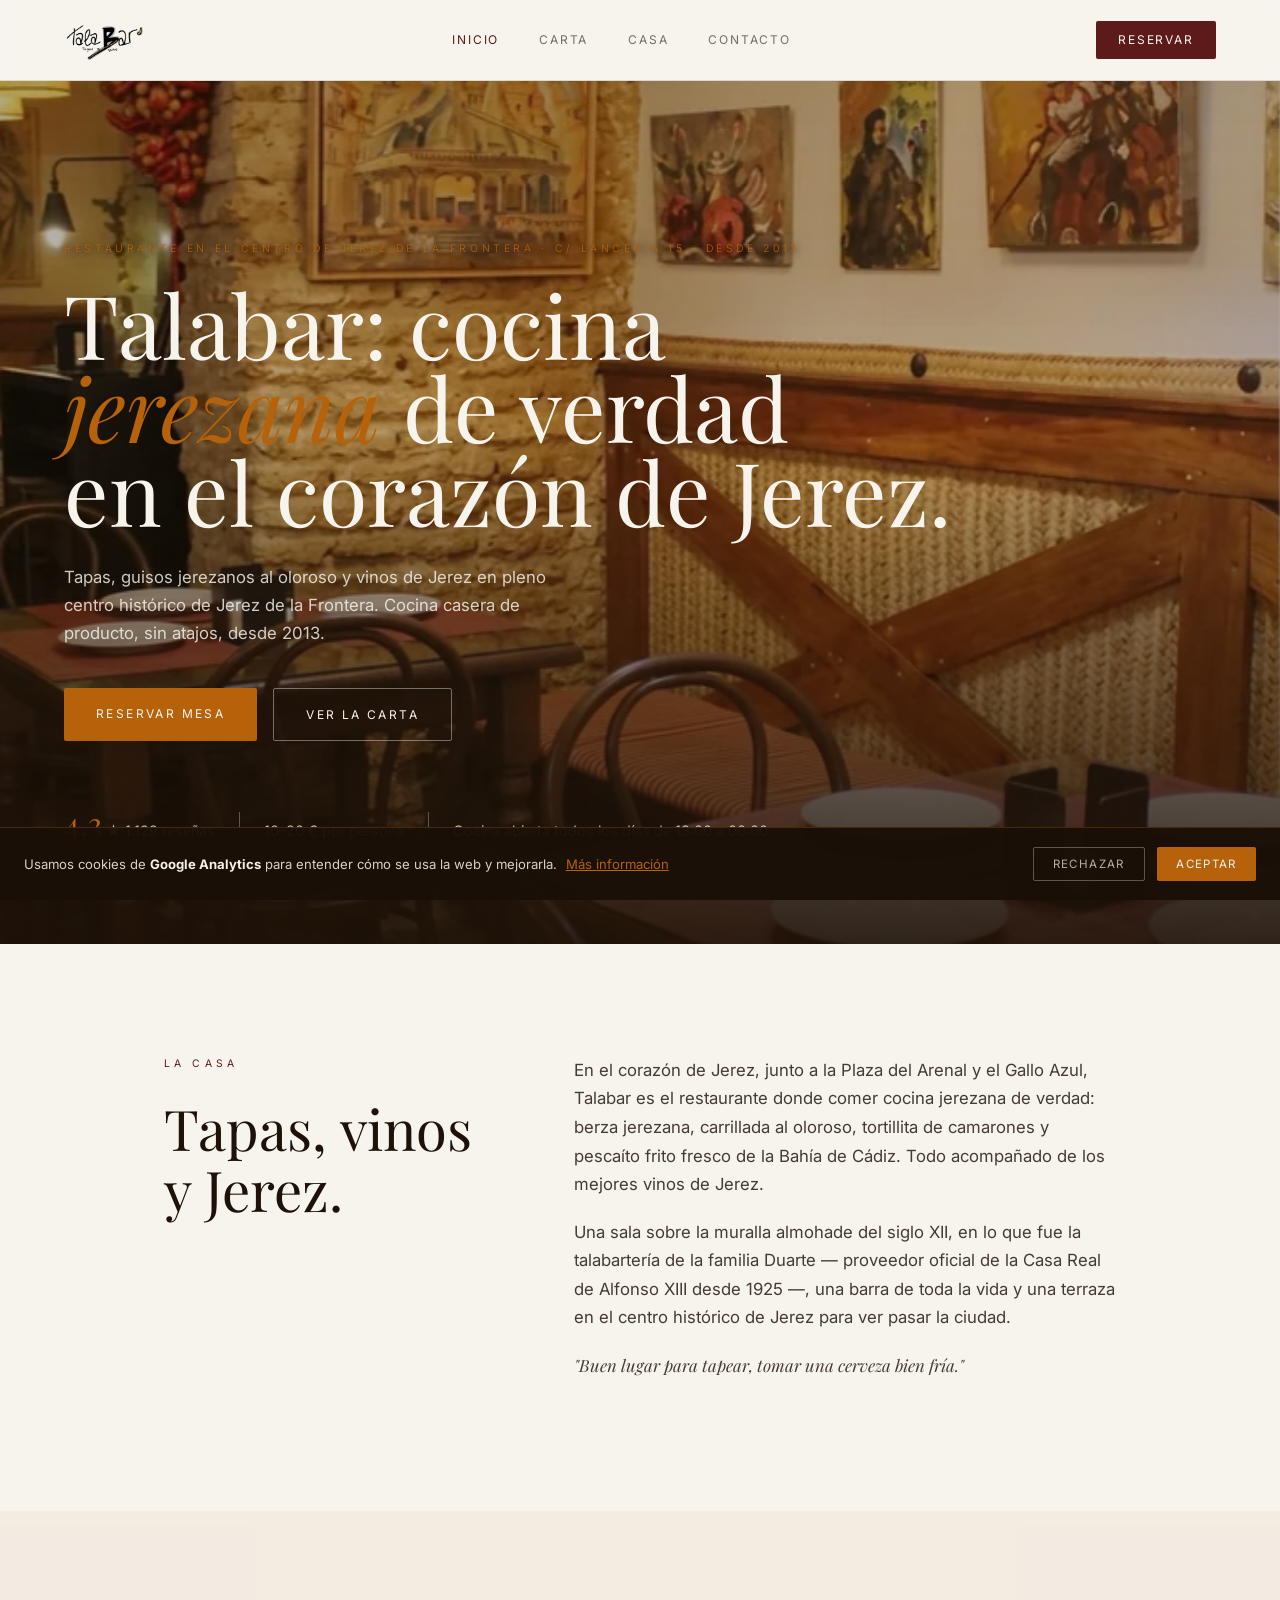
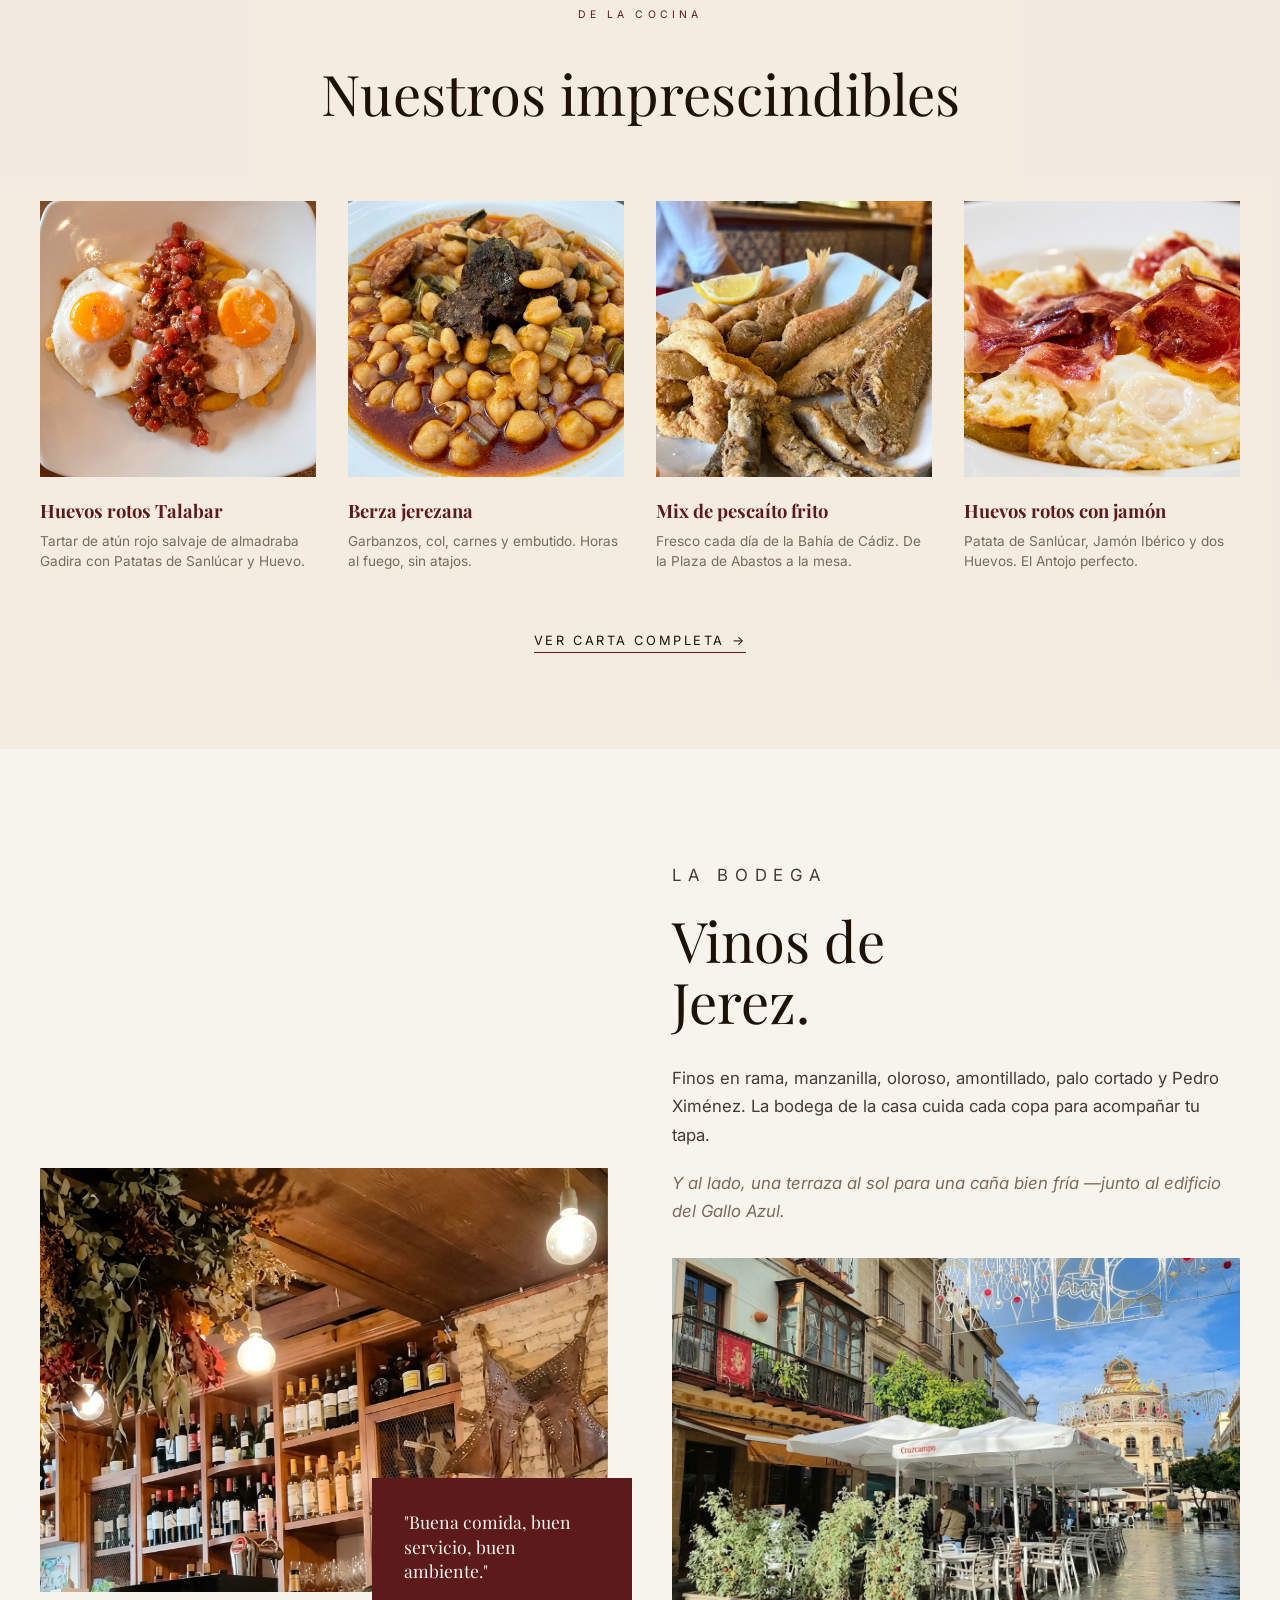
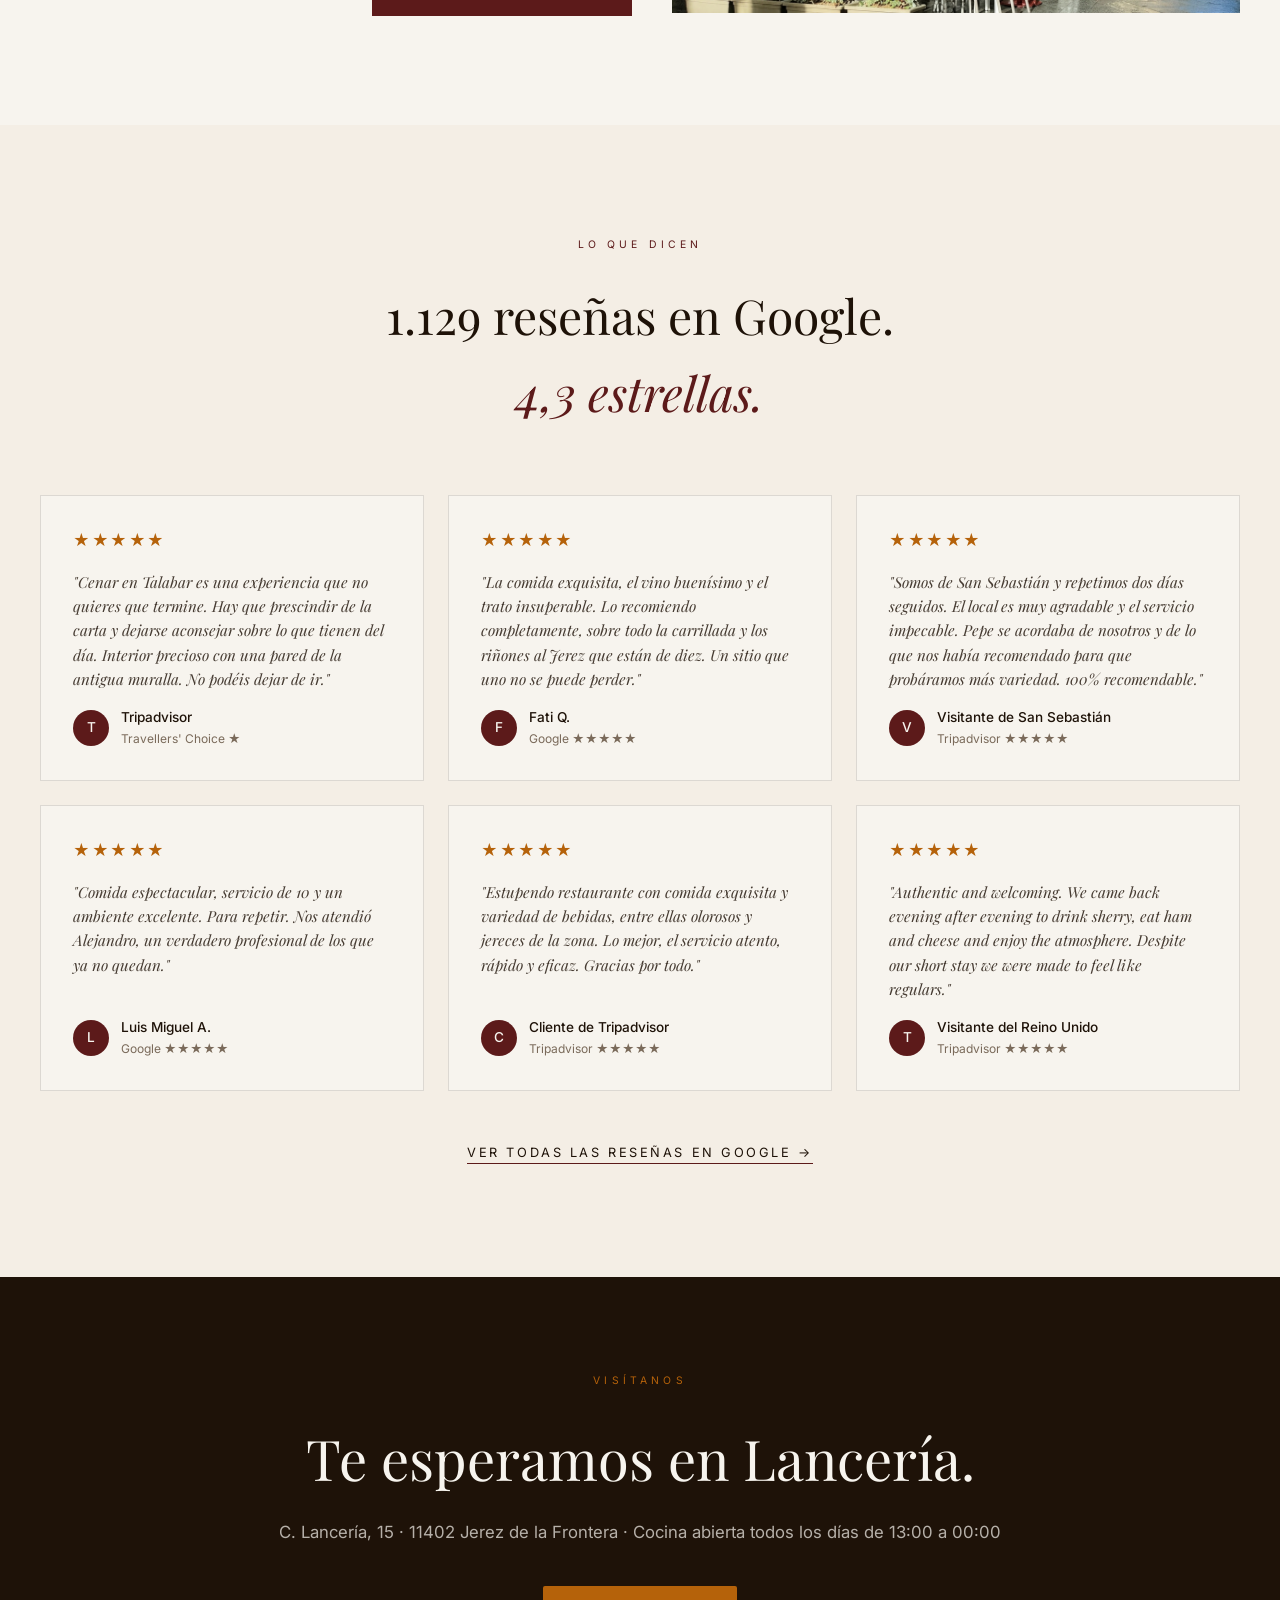
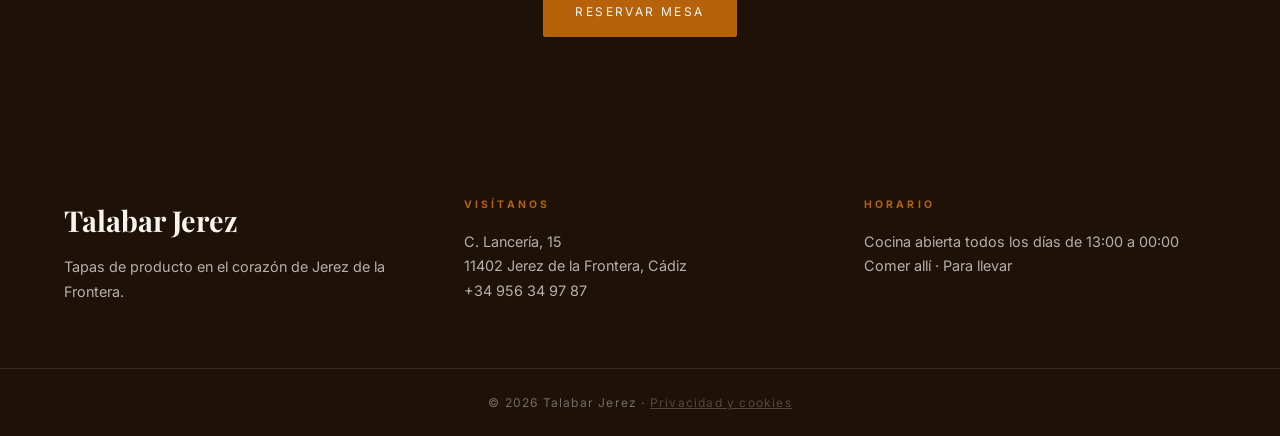
==== index.html @ 375bf099 "Add files via upload" ====
<!DOCTYPE html>
<html lang="es">
<head>
  <!-- Google Tag Manager -->
  <script>(function(w,d,s,l,i){w[l]=w[l]||[];w[l].push({'gtm.start':
  new Date().getTime(),event:'gtm.js'});var f=d.getElementsByTagName(s)[0],
  j=d.createElement(s),dl=l!='dataLayer'?'&l='+l:'';j.async=true;j.src=
  'https://www.googletagmanager.com/gtm.js?id='+i+dl;f.parentNode.insertBefore(j,f);
  })(window,document,'script','dataLayer','GTM-5RXHSVJ4');</script>
  <!-- End Google Tag Manager -->


  <meta charset="utf-8"><meta name="viewport" content="width=device-width, initial-scale=1">
  <title>Talabar Jerez — Restaurante en Jerez de la Frontera | Cocina Jerezana</title>
  <link rel="icon" type="image/x-icon" href="/favicon.ico">
  <link rel="icon" type="image/png" sizes="32x32" href="/favicon_32.png">
  <link rel="apple-touch-icon" sizes="180x180" href="/favicon_180.png">
  <link rel="icon" type="image/png" sizes="192x192" href="/favicon_192.png">
  <meta name="description" content="Restaurante en Jerez de la Frontera de cocina jerezana. C/ Lancería 15, centro histórico. Berza jerezana, carrillada al oloroso, pescaíto frito de la Bahía y vinos de Jerez. Desde 2013. ☎ 956 34 97 87">
  <meta name="keywords" content="restaurante jerez de la frontera, restaurante jerez centro, comer jerez, tapas jerez de la frontera, cocina jerezana, berza jerezana, restaurante lancería jerez, pescaíto frito jerez, vinos de jerez, guisos jerezanos, restaurante casco historico jerez">
  <meta name="geo.region" content="ES-CA"><meta name="geo.placename" content="Jerez de la Frontera">
  <meta name="geo.position" content="36.6868;-6.1372"><meta name="ICBM" content="36.6868, -6.1372">
  <link rel="canonical" href="https://www.talabarjerez.com/">
  <meta property="og:title" content="Talabar Jerez — Restaurante en el centro de Jerez de la Frontera">
  <meta property="og:description" content="Cocina jerezana de verdad en C/ Lancería 15. Berza, carrillada al oloroso, pescaíto de la Bahía y vinos de Jerez. Desde 2013. 4,3★ en Google.">
  <meta property="og:type" content="restaurant"><meta property="og:url" content="https://www.talabarjerez.com/">
  <meta property="og:image" content="https://www.talabarjerez.com/assets/talabar-interior.webp">
  <meta property="og:locale" content="es_ES"><meta property="og:site_name" content="Talabar Jerez">
  <script type="application/ld+json">{
    "@context": "https://schema.org","@type": "Restaurant","name": "Talabar Jerez",
    "description": "Talabar es un restaurante de cocina jerezana abierto desde 2013 en C/ Lancería 15, en el centro histórico de Jerez de la Frontera. El local ocupa una antigua talabartería de la familia Duarte, proveedores de la Casa Real desde 1925, y su salón está construido sobre la muralla almohade del siglo XII. La cocina es jerezana de verdad: berza jerezana, carrillada ibérica al oloroso, riñones al Jerez, rabo de toro, pescaíto frito fresco de la Bahía de Cádiz y atún rojo salvaje de almadraba. Amplia bodega de vinos de Jerez: fino, manzanilla, amontillado, oloroso, palo cortado y Pedro Ximénez. Situado junto a la Plaza del Arenal y el edificio Gallo Azul. Abierto todos los días de 13:00 a 00:00. Precio medio 10–20€ por persona. 4,3 estrellas en Google con más de 1.100 reseñas.",
    "url": "https://www.talabarjerez.com","telephone": "+34956349787","email": "talabarjerez@gmail.com",
    "address": {"@type": "PostalAddress","streetAddress": "Calle Lancería, 15","addressLocality": "Jerez de la Frontera","addressRegion": "Cádiz","postalCode": "11402","addressCountry": "ES"},
    "geo": {"@type": "GeoCoordinates","latitude": 36.6868,"longitude": -6.1372},
    "hasMap": "https://maps.google.com/?q=Talabar+Jerez,+Calle+Lancería+15,+Jerez+de+la+Frontera",
    "openingHoursSpecification": [{"@type": "OpeningHoursSpecification","dayOfWeek": ["Monday","Tuesday","Wednesday","Thursday","Friday","Saturday","Sunday"],"opens": "13:00","closes": "01:00"}],
    "servesCuisine": ["Cocina jerezana","Tapas","Pescaíto frito","Guisos jerezanos","Vinos de Jerez"],
    "priceRange": "€€",
    "menu": "https://www.talabarjerez.com/carta.html",
    "aggregateRating": {"@type": "AggregateRating","ratingValue": "4.3","reviewCount": "1129","bestRating": "5"},
    "image": ["https://www.talabarjerez.com/assets/talabar-interior.webp"],
    "amenityFeature": [
      {"@type": "LocationFeatureSpecification","name": "Reservas disponibles","value": true},
      {"@type": "LocationFeatureSpecification","name": "Para llevar","value": true},
      {"@type": "LocationFeatureSpecification","name": "Bodega de vinos de Jerez","value": true},
      {"@type": "LocationFeatureSpecification","name": "Cocina abierta todos los días","value": true},
      {"@type": "LocationFeatureSpecification","name": "Patrimonio histórico — muralla almohade siglo XII","value": true}
    ],
    "keywords": "restaurante jerez de la frontera, cocina jerezana, berza jerezana, carrillada al oloroso, pescaíto frito, vinos de jerez, restaurante centro histórico jerez, tapas jerez, muralla almohade, Plaza del Arenal",
    "sameAs": ["https://www.instagram.com/talabar.jerez/","https://www.tripadvisor.es/Restaurant_Review-g187432-d6738744-Reviews-Talabar-Jerez_de_la_Frontera_Province_of_Cadiz_Andalucia.html"],
    "foundingDate": "2013",
    "slogan": "Cocina jerezana de verdad, desde 2013."
  }</script>
  <link rel="preconnect" href="https://fonts.googleapis.com"><link rel="preconnect" href="https://fonts.gstatic.com" crossorigin><link href="https://fonts.googleapis.com/css2?family=Playfair+Display:ital,wght@0,400;0,600;1,400&family=Inter:wght@300;400;500&display=swap" rel="stylesheet"><link rel="stylesheet" href="style.css">

</head>
<body>
  <!-- Google Tag Manager (noscript) -->
  <noscript><iframe src="https://www.googletagmanager.com/ns.html?id=GTM-5RXHSVJ4"
  height="0" width="0" style="display:none;visibility:hidden"></iframe></noscript>
  <!-- End Google Tag Manager (noscript) -->


<header class="site-header">
  <div class="header-inner">
    <a href="/" aria-label="Talabar Jerez · Inicio">
      <img src="assets/logo.png" alt="Talabar · Tapas y vinos" class="logo">
    </a>
    <nav class="main-nav">
      <a href="/" class="nav-link active">Inicio</a>
      <a href="carta.html" class="nav-link">Carta</a>
      <a href="casa.html" class="nav-link">Casa</a>
      <a href="contacto.html" class="nav-link">Contacto</a>
    </nav>
    <a href="https://www.google.com/maps/reserve/v/dine/c/JcPCmgne7hU?source=pa&opi=89978449&hl=es-ES&gei=a0D_adntGJH-7M8Pyf-qqA4&sourceurl=https://www.google.com/search?q%3DTalabar%2BJerez%26stick%3DH4sIAAAAAAAA_-mgU1IxqEgxSEk2szQ0TbU0NjJMSbMyqLBINjWwNE1JMku2SDGxSDJaxMobkpiTmJRYpOCVWpRaBQB--NW2OAAAAA%26hl%3Des%26mat%3DCdPg5TbiYVehElcBTVDHnqG5Q6qwDD0koafIUenS075q8fnCwpQP_mUkiYWlAa-7-dK5sOdyFyAcqyFVtwDy60oJXaP-Bj78RO6tAwNab1A-1w59ZReJ9SiqOZ72VCgSKno%26authuser%3D0%26ved%3D2ahUKEwjGgpzRsKyUAxWfTqQEHT1LE_sQ-MgIegQIGRAm" class="btn-reservar" target="_blank" rel="noopener">Reservar</a>
    <button class="menu-toggle" aria-label="Menú" onclick="toggleMenu()">&#9776;</button>
  </div>
  <div class="mobile-nav" id="mobileNav">
    <a href="/" class="nav-link">Inicio</a>
    <a href="carta.html" class="nav-link">Carta</a>
    <a href="casa.html" class="nav-link">Casa</a>
    <a href="contacto.html" class="nav-link">Contacto</a>
    <a href="https://www.google.com/maps/reserve/v/dine/c/JcPCmgne7hU?source=pa&opi=89978449&hl=es-ES&gei=a0D_adntGJH-7M8Pyf-qqA4&sourceurl=https://www.google.com/search?q%3DTalabar%2BJerez%26stick%3DH4sIAAAAAAAA_-mgU1IxqEgxSEk2szQ0TbU0NjJMSbMyqLBINjWwNE1JMku2SDGxSDJaxMobkpiTmJRYpOCVWpRaBQB--NW2OAAAAA%26hl%3Des%26mat%3DCdPg5TbiYVehElcBTVDHnqG5Q6qwDD0koafIUenS075q8fnCwpQP_mUkiYWlAa-7-dK5sOdyFyAcqyFVtwDy60oJXaP-Bj78RO6tAwNab1A-1w59ZReJ9SiqOZ72VCgSKno%26authuser%3D0%26ved%3D2ahUKEwjGgpzRsKyUAxWfTqQEHT1LE_sQ-MgIegQIGRAm" class="btn-reservar" style="margin-top:1rem;display:inline-block" target="_blank" rel="noopener">Reservar</a>
  </div>
</header>

<main>

  <!-- HERO con parallax -->
  <section class="hero" id="hero-section">
    <div class="hero-parallax" id="heroParallax">
      <img src="assets/talabar-interior.webp" alt="Interior de Talabar Jerez con cuadros de tauromaquia y mesas de madera" class="hero-img" width="1600" height="900">
    </div>
    <div class="hero-overlay"></div>
    <div class="hero-content">
      <p class="eyebrow reveal-fade" data-delay="0">Restaurante en el centro de Jerez de la Frontera · C/ Lancería 15 · Desde 2013</p>
      <h1 class="reveal-split">
        <span class="split-line" data-delay="200">Talabar: cocina <em>jerezana</em> de verdad</span>
        <span class="split-line" data-delay="400">en el corazón de Jerez.</span>
      </h1>
      <p class="hero-sub reveal-fade" data-delay="600">Tapas, guisos jerezanos al oloroso y vinos de Jerez en pleno centro histórico de Jerez de la Frontera. Cocina casera de producto, sin atajos, desde 2013.</p>
      <div class="hero-ctas reveal-fade" data-delay="800">
        <a href="https://www.google.com/maps/reserve/v/dine/c/JcPCmgne7hU?source=pa&opi=89978449&hl=es-ES&gei=a0D_adntGJH-7M8Pyf-qqA4&sourceurl=https://www.google.com/search?q%3DTalabar%2BJerez%26stick%3DH4sIAAAAAAAA_-mgU1IxqEgxSEk2szQ0TbU0NjJMSbMyqLBINjWwNE1JMku2SDGxSDJaxMobkpiTmJRYpOCVWpRaBQB--NW2OAAAAA%26hl%3Des%26mat%3DCdPg5TbiYVehElcBTVDHnqG5Q6qwDD0koafIUenS075q8fnCwpQP_mUkiYWlAa-7-dK5sOdyFyAcqyFVtwDy60oJXaP-Bj78RO6tAwNab1A-1w59ZReJ9SiqOZ72VCgSKno%26authuser%3D0%26ved%3D2ahUKEwjGgpzRsKyUAxWfTqQEHT1LE_sQ-MgIegQIGRAm" class="btn-primary" target="_blank" rel="noopener">Reservar mesa</a>
        <a href="carta.html" class="btn-outline">Ver la carta</a>
      </div>
      <div class="hero-stats reveal-fade" data-delay="1000">
        <div><span class="stat-num">4,3</span> ★ 1.129 reseñas</div>
        <div class="divider"></div>
        <div>10–20 € por persona</div>
        <div class="divider"></div>
        <div>Cocina abierta todos los días de 13:00 a 00:00 <span id="estado-cocina"></span></div>
      </div>
    </div>
  </section>

  <!-- HISTORIA con reveal desde lados -->
  <section class="historia">
    <div class="historia-inner">
      <div class="historia-left reveal-left">
        <p class="label">La casa</p>
        <h2>Tapas, vinos<br>y Jerez.</h2>
      </div>
      <div class="historia-right reveal-right">
        <p>En el corazón de Jerez, junto a la Plaza del Arenal y el Gallo Azul, Talabar es el restaurante donde comer cocina jerezana de verdad: berza jerezana, carrillada al oloroso, tortillita de camarones y pescaíto frito fresco de la Bahía de Cádiz. Todo acompañado de los mejores vinos de Jerez.</p>
        <p>Una sala sobre la muralla almohade del siglo XII, en lo que fue la talabartería de la familia Duarte — proveedor oficial de la Casa Real de Alfonso XIII desde 1925 —, una barra de toda la vida y una terraza en el centro histórico de Jerez para ver pasar la ciudad.</p>
        <p class="quote">"Buen lugar para tapear, tomar una cerveza bien fría."</p>
      </div>
    </div>
  </section>

  <!-- PLATOS con stagger reveal -->
  <section class="platos">
    <div class="platos-inner">
      <div class="platos-header reveal-up">
        <p class="label">De la cocina</p>
        <h2>Nuestros imprescindibles</h2>
      </div>
      <div class="platos-grid">
        <article class="plato reveal-stagger" data-delay="0">
          <div class="plato-img-wrap">
            <img src="assets/dish-huevos-tartar.webp" alt="Huevos rotos Talabar" loading="lazy">
          </div>
          <div class="plato-info"><h3>Huevos rotos Talabar</h3></div>
          <p class="plato-desc">Tartar de atún rojo salvaje de almadraba Gadira con Patatas de Sanlúcar y Huevo.</p>
        </article>
        <article class="plato reveal-stagger" data-delay="100">
          <div class="plato-img-wrap">
            <img src="assets/dish-berza.webp" alt="Berza jerezana" loading="lazy">
          </div>
          <div class="plato-info"><h3>Berza jerezana</h3></div>
          <p class="plato-desc">Garbanzos, col, carnes y embutido. Horas al fuego, sin atajos.</p>
        </article>
        <article class="plato reveal-stagger" data-delay="200">
          <div class="plato-img-wrap">
            <img src="assets/dish-mix-pescaito.webp" alt="Mix de pescaíto frito" loading="lazy">
          </div>
          <div class="plato-info"><h3>Mix de pescaíto frito</h3></div>
          <p class="plato-desc">Fresco cada día de la Bahía de Cádiz. De la Plaza de Abastos a la mesa.</p>
        </article>
        <article class="plato reveal-stagger" data-delay="300">
          <div class="plato-img-wrap">
            <img src="assets/dish-huevos-jamon.webp" alt="Huevos rotos con jamón" loading="lazy">
          </div>
          <div class="plato-info"><h3>Huevos rotos con jamón</h3></div>
          <p class="plato-desc">Patata de Sanlúcar, Jamón Ibérico y dos Huevos. El Antojo perfecto.</p>
        </article>
      </div>
      <div class="platos-cta reveal-up">
        <a href="carta.html" class="link-arrow">Ver carta completa →</a>
      </div>
    </div>
  </section>

  <!-- BODEGA con parallax en imagen -->
  <section class="bodega">
    <div class="bodega-inner">
      <div class="bodega-img-col reveal-left">
        <div class="bodega-parallax-wrap">
          <img src="assets/talabar-bodega.webp" alt="Bodega de Talabar con vinos de Jerez" loading="lazy" id="bodegaImg">
        </div>
        <div class="bodega-quote">"Buena comida, buen servicio, buen ambiente."</div>
      </div>
      <div class="bodega-text reveal-right">
        <p class="label">La bodega</p>
        <h2>Vinos de<br>Jerez.</h2>
        <p>Finos en rama, manzanilla, oloroso, amontillado, palo cortado y Pedro Ximénez. La bodega de la casa cuida cada copa para acompañar tu tapa.</p>
        <p class="muted">Y al lado, una terraza al sol para una caña bien fría —junto al edificio del Gallo Azul.</p>
        <img src="assets/talabar-terraza.jpg" alt="Terraza de Talabar en el centro de Jerez" loading="lazy" class="terraza-img reveal-up">
      </div>
    </div>
  </section>

  <!-- RESEÑAS -->
  <section class="resenas">
    <div class="resenas-inner">
      <div class="resenas-header">
        <p class="label">Lo que dicen</p>
        <h2>1.129 reseñas en Google.<br><em>4,3 estrellas.</em></h2>
      </div>
      <div class="resenas-grid">

        <article class="resena">
          <div class="resena-stars">★★★★★</div>
          <p class="resena-texto">"Cenar en Talabar es una experiencia que no quieres que termine. Hay que prescindir de la carta y dejarse aconsejar sobre lo que tienen del día. Interior precioso con una pared de la antigua muralla. No podéis dejar de ir."</p>
          <div class="resena-autor">
            <div class="resena-avatar">T</div>
            <div>
              <p class="resena-nombre">Tripadvisor</p>
              <p class="resena-plataforma">Travellers' Choice ★</p>
            </div>
          </div>
        </article>

        <article class="resena">
          <div class="resena-stars">★★★★★</div>
          <p class="resena-texto">"La comida exquisita, el vino buenísimo y el trato insuperable. Lo recomiendo completamente, sobre todo la carrillada y los riñones al Jerez que están de diez. Un sitio que uno no se puede perder."</p>
          <div class="resena-autor">
            <div class="resena-avatar">F</div>
            <div>
              <p class="resena-nombre">Fati Q.</p>
              <p class="resena-plataforma">Google ★★★★★</p>
            </div>
          </div>
        </article>

        <article class="resena">
          <div class="resena-stars">★★★★★</div>
          <p class="resena-texto">"Somos de San Sebastián y repetimos dos días seguidos. El local es muy agradable y el servicio impecable. Pepe se acordaba de nosotros y de lo que nos había recomendado para que probáramos más variedad. 100% recomendable."</p>
          <div class="resena-autor">
            <div class="resena-avatar">V</div>
            <div>
              <p class="resena-nombre">Visitante de San Sebastián</p>
              <p class="resena-plataforma">Tripadvisor ★★★★★</p>
            </div>
          </div>
        </article>

        <article class="resena">
          <div class="resena-stars">★★★★★</div>
          <p class="resena-texto">"Comida espectacular, servicio de 10 y un ambiente excelente. Para repetir. Nos atendió Alejandro, un verdadero profesional de los que ya no quedan."</p>
          <div class="resena-autor">
            <div class="resena-avatar">L</div>
            <div>
              <p class="resena-nombre">Luis Miguel A.</p>
              <p class="resena-plataforma">Google ★★★★★</p>
            </div>
          </div>
        </article>

        <article class="resena">
          <div class="resena-stars">★★★★★</div>
          <p class="resena-texto">"Estupendo restaurante con comida exquisita y variedad de bebidas, entre ellas olorosos y jereces de la zona. Lo mejor, el servicio atento, rápido y eficaz. Gracias por todo."</p>
          <div class="resena-autor">
            <div class="resena-avatar">C</div>
            <div>
              <p class="resena-nombre">Cliente de Tripadvisor</p>
              <p class="resena-plataforma">Tripadvisor ★★★★★</p>
            </div>
          </div>
        </article>

        <article class="resena">
          <div class="resena-stars">★★★★★</div>
          <p class="resena-texto">"Authentic and welcoming. We came back evening after evening to drink sherry, eat ham and cheese and enjoy the atmosphere. Despite our short stay we were made to feel like regulars."</p>
          <div class="resena-autor">
            <div class="resena-avatar">T</div>
            <div>
              <p class="resena-nombre">Visitante del Reino Unido</p>
              <p class="resena-plataforma">Tripadvisor ★★★★★</p>
            </div>
          </div>
        </article>

      </div>
      <div style="text-align:center;margin-top:3rem">
        <a href="https://www.google.com/maps/place/Talabar+Jerez/@36.6868,-6.1372,17z" target="_blank" rel="noopener" class="link-arrow">Ver todas las reseñas en Google →</a>
      </div>
    </div>
  </section>

  <!-- CTA -->
  <section class="cta-section">
    <p class="label accent reveal-up">Visítanos</p>
    <h2 class="reveal-up" style="transition-delay:0.1s">Te esperamos en Lancería.</h2>
    <p class="cta-sub reveal-up" style="transition-delay:0.2s">C. Lancería, 15 · 11402 Jerez de la Frontera · Cocina abierta todos los días de 13:00 a 00:00</p>
    <a href="https://www.google.com/maps/reserve/v/dine/c/JcPCmgne7hU?source=pa&opi=89978449&hl=es-ES&gei=a0D_adntGJH-7M8Pyf-qqA4&sourceurl=https://www.google.com/search?q%3DTalabar%2BJerez%26stick%3DH4sIAAAAAAAA_-mgU1IxqEgxSEk2szQ0TbU0NjJMSbMyqLBINjWwNE1JMku2SDGxSDJaxMobkpiTmJRYpOCVWpRaBQB--NW2OAAAAA%26hl%3Des%26mat%3DCdPg5TbiYVehElcBTVDHnqG5Q6qwDD0koafIUenS075q8fnCwpQP_mUkiYWlAa-7-dK5sOdyFyAcqyFVtwDy60oJXaP-Bj78RO6tAwNab1A-1w59ZReJ9SiqOZ72VCgSKno%26authuser%3D0%26ved%3D2ahUKEwjGgpzRsKyUAxWfTqQEHT1LE_sQ-MgIegQIGRAm" class="btn-primary reveal-up" style="transition-delay:0.3s" target="_blank" rel="noopener">Reservar mesa</a>
  </section>

</main>

<footer class="site-footer">
  <div class="footer-inner">
    <div>
      <h3>Talabar Jerez</h3>
      <p>Tapas de producto en el corazón de Jerez de la Frontera.</p>
    </div>
    <div>
      <h4>Visítanos</h4>
      <p>C. Lancería, 15<br>11402 Jerez de la Frontera, Cádiz<br><a href="tel:+34956349787">+34 956 34 97 87</a></p>
    </div>
    <div>
      <h4>Horario</h4>
      <p>Cocina abierta todos los días de 13:00 a 00:00<br>Comer allí · Para llevar</p>
    </div>
  </div>
  <div class="footer-copy">© 2026 Talabar Jerez · <a href="/privacidad.html" style="color:inherit;opacity:0.6;text-decoration:underline">Privacidad y cookies</a></div>
</footer>

<style>
/* ===== ANIMACIONES ===== */

/* Parallax hero */
.hero { position: relative; min-height: 92vh; display: flex; align-items: flex-end; overflow: hidden; }
.hero-parallax { position: absolute; inset: -20% 0; will-change: transform; }
.hero-parallax .hero-img { position: absolute; inset: 0; width: 100%; height: 100%; object-fit: cover; }

/* Reveal genérico */
.reveal-fade,
.reveal-up,
.reveal-left,
.reveal-right,
.reveal-stagger,
.split-line {
  opacity: 0;
  transition: opacity 0.9s cubic-bezier(0.16,1,0.3,1), transform 0.9s cubic-bezier(0.16,1,0.3,1);
}

.reveal-fade { transform: none; }
.reveal-up { transform: translateY(40px); }
.reveal-left { transform: translateX(-50px); }
.reveal-right { transform: translateX(50px); }
.reveal-stagger { transform: translateY(35px); }
.split-line { display: block; transform: translateY(60px); }

/* Activos */
.reveal-fade.in,
.reveal-up.in,
.reveal-left.in,
.reveal-right.in,
.reveal-stagger.in,
.split-line.in {
  opacity: 1;
  transform: none;
}

/* Delays hero — aplicados via JS */

/* Bodega imagen con overflow hidden para parallax interno */
.bodega-parallax-wrap {
  overflow: hidden;
  position: relative;
}
.bodega-parallax-wrap img {
  width: 100%;
  will-change: transform;
  transition: transform 0.1s linear;
}

/* Hover en platos más suave */
.plato { transition: transform 0.5s cubic-bezier(0.16,1,0.3,1); }
.plato:hover { transform: translateY(-6px); }
.plato-img-wrap img { transition: transform 1.4s cubic-bezier(0.16,1,0.3,1); }
.plato:hover .plato-img-wrap img { transform: scale(1.06); }

/* Línea decorativa que se dibuja */
.draw-line {
  display: block;
  width: 40px;
  height: 1px;
  background: var(--wine, #5c1a1a);
  transform: scaleX(0);
  transform-origin: left;
  transition: transform 0.8s cubic-bezier(0.16,1,0.3,1) 0.3s;
  margin-bottom: 1rem;
}
.draw-line.in { transform: scaleX(1); }
</style>

<script>
function toggleMenu() {
  document.getElementById('mobileNav').classList.toggle('open');
}

/* 1. PARALLAX HERO */
const heroParallax = document.getElementById('heroParallax');
window.addEventListener('scroll', () => {
  const scrollY = window.scrollY;
  if (heroParallax && scrollY < window.innerHeight * 1.5) {
    heroParallax.style.transform = `translateY(${scrollY * 0.35}px)`;
  }
}, { passive: true });

/* 2. PARALLAX BODEGA */
const bodegaImg = document.getElementById('bodegaImg');
window.addEventListener('scroll', () => {
  if (!bodegaImg) return;
  const rect = bodegaImg.closest('.bodega-parallax-wrap').getBoundingClientRect();
  const center = rect.top + rect.height / 2 - window.innerHeight / 2;
  bodegaImg.style.transform = `translateY(${center * 0.12}px)`;
}, { passive: true });

/* 3. SCROLL REVEAL con IntersectionObserver */
const revealObserver = new IntersectionObserver((entries) => {
  entries.forEach(entry => {
    if (entry.isIntersecting) {
      const el = entry.target;
      const delay = el.dataset.delay || 0;
      setTimeout(() => el.classList.add('in'), parseInt(delay));
      revealObserver.unobserve(el);
    }
  });
}, { threshold: 0.15, rootMargin: '0px 0px -40px 0px' });

document.querySelectorAll(
  '.reveal-fade, .reveal-up, .reveal-left, .reveal-right, .reveal-stagger, .split-line'
).forEach(el => revealObserver.observe(el));

/* 4. HERO ANIMACIÓN INICIAL al cargar */
window.addEventListener('load', () => {
  const heroEls = document.querySelectorAll('.hero .reveal-fade, .hero .split-line');
  heroEls.forEach(el => {
    const delay = parseInt(el.dataset.delay || 0);
    setTimeout(() => el.classList.add('in'), delay + 300);
  });
});
</script>






<!-- BOTÓN STICKY RESERVA MÓVIL -->
<style>
#sticky-reserva {
  position: fixed;
  bottom: 1.2rem;
  left: 1rem;
  right: 1rem;
  z-index: 8888;
  background: #5c1a1a;
  color: #f5f0e8;
  text-decoration: none;
  padding: 1rem;
  font-family: 'Inter', sans-serif;
  font-size: 0.75rem;
  font-weight: 500;
  letter-spacing: 0.18em;
  text-transform: uppercase;
  border-radius: 2px;
  box-shadow: 0 4px 24px rgba(0,0,0,0.3);
  text-align: center;
  box-sizing: border-box;
  display: none;
}
</style>
<a href="https://www.google.com/maps/reserve/v/dine/c/JcPCmgne7hU?source=pa&opi=89978449&hl=es-ES&gei=a0D_adntGJH-7M8Pyf-qqA4&sourceurl=https://www.google.com/search?q%3DTalabar%2BJerez%26stick%3DH4sIAAAAAAAA_-mgU1IxqEgxSEk2szQ0TbU0NjJMSbMyqLBINjWwNE1JMku2SDGxSDJaxMobkpiTmJRYpOCVWpRaBQB--NW2OAAAAA%26hl%3Des%26mat%3DCdPg5TbiYVehElcBTVDHnqG5Q6qwDD0koafIUenS075q8fnCwpQP_mUkiYWlAa-7-dK5sOdyFyAcqyFVtwDy60oJXaP-Bj78RO6tAwNab1A-1w59ZReJ9SiqOZ72VCgSKno%26authuser%3D0%26ved%3D2ahUKEwjGgpzRsKyUAxWfTqQEHT1LE_sQ-MgIegQIGRAm" id="sticky-reserva" target="_blank" rel="noopener">Reservar mesa</a>
<script>
(function() {
  var btn = document.getElementById('sticky-reserva');
  function check() {
    if (window.innerWidth <= 768) {
      btn.style.display = 'block';
    } else {
      btn.style.display = 'none';
    }
  }
  window.addEventListener('load', check);
  window.addEventListener('resize', check);
  check();
})();
</script>

<script>
(function() {
  function actualizarEstado() {
    var ahora = new Date();
    // Hora en España (Europe/Madrid)
    var horaEspana = new Date(ahora.toLocaleString('en-US', { timeZone: 'Europe/Madrid' }));
    var hora = horaEspana.getHours();
    var min = horaEspana.getMinutes();
    var totalMin = hora * 60 + min;

    // Cocina: 13:00 (780 min) a 00:00 (1440 min)
    var abierto = totalMin >= 780; // 13:00 en adelante, cierra a medianoche

    var el = document.getElementById('estado-cocina');
    if (el && abierto) {
      el.innerHTML = '&nbsp;· <span style="color:#3a9e5f;font-weight:500;font-size:0.85em;letter-spacing:0.05em">Abierto ahora</span>';
    }
  }
  window.addEventListener('DOMContentLoaded', actualizarEstado);
})();
</script>

<!-- BANNER DE COOKIES -->
<div id="cookie-banner" style="display:none;position:fixed;bottom:0;left:0;right:0;z-index:9999;background:rgba(26,16,8,0.97);color:#f5f0e8;padding:1.2rem 1.5rem;align-items:center;justify-content:space-between;flex-wrap:wrap;gap:1rem;border-top:1px solid rgba(181,98,10,0.3);">
  <p style="margin:0;font-size:0.82rem;line-height:1.6;max-width:700px;font-family:'Inter',sans-serif;color:rgba(247,244,238,0.85);">
    Usamos cookies de <strong style="color:#f5f0e8">Google Analytics</strong> para entender cómo se usa la web y mejorarla.
    <a href="/privacidad.html" style="color:#b5620a;text-decoration:underline;margin-left:0.3rem">Más información</a>
  </p>
  <div style="display:flex;gap:0.75rem;flex-shrink:0">
    <button onclick="cerrarCookies()" style="background:transparent;border:1px solid rgba(247,244,238,0.3);color:rgba(247,244,238,0.7);padding:0.55rem 1.2rem;font-size:0.72rem;letter-spacing:0.12em;text-transform:uppercase;cursor:pointer;border-radius:2px;font-family:'Inter',sans-serif;">Rechazar</button>
    <button onclick="cerrarCookies()" style="background:#b5620a;border:none;color:#f5f0e8;padding:0.55rem 1.2rem;font-size:0.72rem;letter-spacing:0.12em;text-transform:uppercase;cursor:pointer;border-radius:2px;font-family:'Inter',sans-serif;">Aceptar</button>
  </div>
</div>
<script>
(function() {
  try {
    var consent = localStorage.getItem('talabar_cookie_consent');
    if (!consent) {
      setTimeout(function() {
        var b = document.getElementById('cookie-banner');
        if (b) b.style.display = 'flex';
      }, 1000);
    }
  } catch(e) {}
  window.cerrarCookies = function() {
    try { localStorage.setItem('talabar_cookie_consent', 'done'); } catch(e) {}
    var b = document.getElementById('cookie-banner');
    if (b) b.style.display = 'none';
  };
})();
  // Sticky header shadow on scroll
  const siteHeader = document.querySelector(".site-header");
  window.addEventListener("scroll", () => {
    siteHeader.classList.toggle("scrolled", window.scrollY > 10);
  }, { passive: true });
</script>
</body>
</html>
---- style.css ----
/* ===== RESET & BASE ===== */
*, *::before, *::after { box-sizing: border-box; margin: 0; padding: 0; }
html { scroll-behavior: smooth; }
body { overflow-x: hidden; }
body {
  overflow-x: hidden;
  font-family: 'Inter', sans-serif;
  font-weight: 400;
  background: #f7f4ee;
  color: #1e1208;
  line-height: 1.6;
}
img { display: block; max-width: 100%; }
a { color: inherit; text-decoration: none; }

/* ===== VARIABLES ===== */
:root {
  --cream: #f7f4ee;
  --dark: #1e1208;
  --wine: #5c1a1a;
  --amber: #b5620a;
  --muted: #7a6a5a;
  --border: rgba(30,18,8,0.12);
  --font-display: 'Playfair Display', serif;
}

/* ===== HEADER ===== */
.site-header {
  position: sticky; top: 0; z-index: 100;
  background: rgba(247,244,238,0.92);
  backdrop-filter: blur(12px);
  border-bottom: 1px solid var(--border);
  transition: box-shadow 0.3s ease;
}
.site-header.scrolled {
  box-shadow: 0 2px 16px rgba(30,18,8,0.12);
}
.header-inner {
  max-width: 1200px; margin: 0 auto;
  padding: 1rem 1.5rem;
  display: flex; align-items: center; justify-content: space-between;
}
.logo { height: 48px; width: auto; }
.main-nav { display: flex; gap: 2.5rem; }
.nav-link {
  font-size: 0.75rem; letter-spacing: 0.15em; text-transform: uppercase;
  color: rgba(30,18,8,0.6); transition: color 0.2s;
}
.nav-link:hover, .nav-link.active { color: var(--wine); }
.btn-reservar {
  background: var(--wine); color: var(--cream);
  padding: 0.6rem 1.4rem; font-size: 0.75rem;
  letter-spacing: 0.15em; text-transform: uppercase;
  border-radius: 2px; transition: background 0.2s;
}
.btn-reservar:hover { background: #4a1414; }
.menu-toggle {
  display: none; background: none; border: none;
  font-size: 1.4rem; cursor: pointer; color: var(--dark);
}
.mobile-nav {
  display: none; flex-direction: column; gap: 1rem;
  padding: 1.5rem; border-top: 1px solid var(--border);
}
.mobile-nav.open { display: flex; }

@media (max-width: 768px) {
  .main-nav, .btn-reservar { display: none; }
  .menu-toggle { display: block; }
}

/* ===== HERO ===== */
.hero {
  position: relative; min-height: 92vh;
  display: flex; align-items: flex-end; overflow: hidden;
}
.hero-img {
  position: absolute; inset: 0;
  width: 100%; height: 100%; object-fit: cover;
}
.hero-overlay {
  position: absolute; inset: 0;
  background: linear-gradient(to bottom, rgba(30,18,8,0.35) 0%, rgba(30,18,8,0.3) 40%, rgba(30,18,8,0.92) 100%);
}
.hero-content {
  position: relative; max-width: 1200px; margin: 0 auto;
  padding: 10rem 1.5rem 6rem; width: 100%;
}
.eyebrow {
  font-size: 0.65rem; letter-spacing: 0.35em; text-transform: uppercase;
  color: var(--amber); margin-bottom: 1.5rem;
  text-shadow: 0 1px 6px rgba(0,0,0,0.85), 0 0 20px rgba(0,0,0,0.5);
  font-weight: 300;
}
.hero-content h1 {
  font-family: var(--font-display);
  font-size: clamp(3rem, 8vw, 5.5rem);
  font-weight: 400; line-height: 0.95;
  color: var(--cream); max-width: 900px;
}
.hero-content h1 em { color: var(--amber); font-style: italic; }
.hero-sub {
  margin-top: 2rem; max-width: 520px;
  color: rgba(247,244,238,0.82); font-size: 1.05rem; line-height: 1.65;
}
.hero-ctas { margin-top: 2.5rem; display: flex; flex-wrap: wrap; gap: 1rem; }
.btn-primary {
  background: var(--amber); color: var(--cream);
  padding: 1rem 2rem; font-size: 0.75rem;
  letter-spacing: 0.2em; text-transform: uppercase;
  border-radius: 2px; transition: background 0.2s; display: inline-block;
}
.btn-primary:hover { background: #9a520a; }
.btn-outline {
  border: 1px solid rgba(247,244,238,0.4); color: var(--cream);
  padding: 1rem 2rem; font-size: 0.75rem;
  letter-spacing: 0.2em; text-transform: uppercase;
  border-radius: 2px; transition: background 0.2s; display: inline-block;
}
.btn-outline:hover { background: rgba(247,244,238,0.1); }
.hero-stats {
  margin-top: 3.5rem; display: flex; flex-wrap: wrap;
  align-items: baseline; gap: 1.5rem;
  color: rgba(247,244,238,0.75); font-size: 0.9rem;
}
.stat-num {
  font-family: var(--font-display); font-size: 2rem; color: var(--amber);
}
.divider { width: 1px; height: 1.5rem; background: rgba(247,244,238,0.3); }
@media (max-width: 600px) { .divider { display: none; } }

/* ===== HISTORIA ===== */
.historia { padding: 7rem 1.5rem; max-width: 1000px; margin: 0 auto; overflow: hidden; }
.historia-inner { display: grid; grid-template-columns: 2fr 3fr; gap: 3rem; align-items: start; }
.label {
  font-size: 0.65rem; letter-spacing: 0.4em; text-transform: uppercase;
  color: var(--wine); margin-bottom: 1.5rem; display: block;
}
.historia-left h2 {
  font-family: var(--font-display);
  font-size: clamp(2.5rem, 5vw, 3.5rem); font-weight: 400; line-height: 1.1;
}
.historia-right p { font-size: 1.05rem; line-height: 1.7; color: rgba(30,18,8,0.82); margin-bottom: 1.2rem; }
.quote {
  font-family: var(--font-display); font-size: 1.4rem;
  color: var(--wine); font-style: italic; margin-top: 1rem !important;
}
@media (max-width: 700px) {
  .historia-inner { grid-template-columns: 1fr; }
}

/* ===== PLATOS ===== */
.platos { padding: 6rem 1.5rem; background: rgba(181,98,10,0.06); }
.platos-inner { max-width: 1200px; margin: 0 auto; }
.platos-header { text-align: center; margin-bottom: 4rem; }
.platos-header h2 {
  font-family: var(--font-display);
  font-size: clamp(2.5rem, 5vw, 3.5rem); font-weight: 400;
}
.platos-grid { display: grid; grid-template-columns: repeat(4, 1fr); gap: 2rem; }
@media (max-width: 900px) { .platos-grid { grid-template-columns: repeat(2, 1fr); } }
@media (max-width: 500px) { .platos-grid { grid-template-columns: 1fr; } }
.plato-img-wrap {
  aspect-ratio: 1; overflow: hidden; background: #e8e2d8; margin-bottom: 1.2rem;
}
.plato-img-wrap img {
  width: 100%; height: 100%; object-fit: cover;
  transition: transform 0.6s ease;
}
.plato:hover .plato-img-wrap img { transform: scale(1.05); }
.plato-info { display: flex; align-items: baseline; justify-content: flex-start; gap: 0.5rem; margin-bottom: 0.3rem; }
.plato-info h3 { font-family: var(--font-display); font-size: 1.15rem; color: var(--wine); }
.precio { font-family: var(--font-display); font-size: 0.9rem; color: rgba(30,18,8,0.6); white-space: nowrap; }
.plato-desc { font-size: 0.85rem; color: var(--muted); line-height: 1.5; }
.platos-cta { text-align: center; margin-top: 3.5rem; }
.link-arrow {
  font-size: 0.8rem; letter-spacing: 0.2em; text-transform: uppercase;
  border-bottom: 1px solid var(--wine); padding-bottom: 0.2rem;
  transition: color 0.2s;
}
.link-arrow:hover { color: var(--wine); }

/* ===== BODEGA ===== */
.bodega { padding: 7rem 1.5rem; overflow: hidden; }
.bodega-inner { max-width: 1200px; margin: 0 auto; display: grid; grid-template-columns: 1fr 1fr; gap: 4rem; align-items: center; }
@media (max-width: 800px) { .bodega-inner { grid-template-columns: 1fr; } }
.bodega-img-col { position: relative; }
.bodega-img-col img { width: 100%; aspect-ratio: 4/5; object-fit: cover; }
.bodega-quote {
  position: absolute; bottom: -1.5rem; right: -1.5rem;
  background: var(--wine); color: var(--cream);
  padding: 2rem; max-width: 260px;
  font-family: var(--font-display); font-size: 1.1rem; line-height: 1.4;
}
@media (max-width: 800px) { .bodega-quote { position: static; margin-top: 1rem; } }
.bodega-text h2 {
  font-family: var(--font-display);
  font-size: clamp(2.5rem, 5vw, 3.5rem); font-weight: 400;
  margin-bottom: 2rem; line-height: 1.1;
}
.bodega-text p { font-size: 1.05rem; line-height: 1.7; color: rgba(30,18,8,0.82); margin-bottom: 1.2rem; }
.muted { color: var(--muted) !important; font-style: italic; }
.terraza-img { margin-top: 2rem; width: 100%; aspect-ratio: 16/10; object-fit: cover; }

/* ===== CTA SECTION ===== */
.cta-section {
  padding: 6rem 1.5rem; background: var(--dark);
  color: var(--cream); text-align: center;
}
.cta-section .label.accent { color: var(--amber); }
.cta-section h2 {
  font-family: var(--font-display);
  font-size: clamp(2.5rem, 5vw, 3.5rem); font-weight: 400;
  margin-bottom: 1rem;
}
.cta-sub { color: rgba(247,244,238,0.7); font-size: 1.05rem; margin-bottom: 2.5rem; }

/* ===== FOOTER ===== */
.site-footer { background: var(--dark); color: var(--cream); }
.footer-inner {
  max-width: 1200px; margin: 0 auto;
  padding: 4rem 1.5rem;
  display: grid; grid-template-columns: repeat(3, 1fr); gap: 3rem;
}
@media (max-width: 700px) { .footer-inner { grid-template-columns: 1fr; } }
.footer-inner h3 { font-family: var(--font-display); font-size: 1.8rem; margin-bottom: 0.75rem; }
.footer-inner h4 {
  font-size: 0.65rem; letter-spacing: 0.3em; text-transform: uppercase;
  color: var(--amber); margin-bottom: 1rem;
}
.footer-inner p { color: rgba(247,244,238,0.7); font-size: 0.9rem; line-height: 1.7; }
.footer-inner a:hover { color: var(--amber); }
.footer-copy {
  border-top: 1px solid rgba(247,244,238,0.1);
  padding: 1.5rem; text-align: center;
  font-size: 0.75rem; color: rgba(247,244,238,0.4); letter-spacing: 0.1em;
}

/* ===== INNER PAGES ===== */
.page-hero {
  padding: 7rem 1.5rem 4rem; text-align: center;
  max-width: 800px; margin: 0 auto;
}
.page-hero h1 {
  font-family: var(--font-display);
  font-size: clamp(2.5rem, 6vw, 4rem); font-weight: 400;
  margin-bottom: 1rem; line-height: 1.1;
}
.page-hero h1 em { color: var(--wine); }
.page-hero p { font-size: 1.1rem; color: var(--muted); line-height: 1.7; max-width: 600px; margin: 0 auto; }

/* ===== CARTA PAGE ===== */
.carta-body { max-width: 900px; margin: 0 auto; padding: 0 1.5rem 6rem; }
.carta-section { margin-bottom: 4rem; }
.carta-section-header {
  display: flex; align-items: flex-end; gap: 1.5rem; margin-bottom: 1rem;
}
.carta-section-header h2 {
  font-family: var(--font-display); font-size: clamp(1.5rem, 3vw, 2rem);
  color: var(--wine); white-space: nowrap; font-weight: 400;
}
.carta-line { flex: 1; height: 1px; background: var(--border); margin-bottom: 4px; }
.carta-cols-header {
  display: flex; gap: 1rem; justify-content: flex-end;
  font-size: 0.6rem; letter-spacing: 0.2em; text-transform: uppercase;
  color: var(--muted); margin-bottom: 0.5rem;
}
.carta-cols-header span { width: 60px; text-align: right; }
.carta-intro { font-size: 0.9rem; color: var(--muted); font-style: italic; margin-bottom: 1.5rem; }
.carta-item {
  display: flex; gap: 1rem; align-items: flex-start;
  padding: 0.9rem 0; border-bottom: 1px solid var(--border);
}
.carta-item:last-child { border-bottom: none; }
.carta-item-name { flex: 1; }
.carta-item-name h3 { font-family: var(--font-display); font-size: 1rem; font-weight: 400; display: inline; }
.carta-item-name .star { color: var(--amber); font-size: 0.75rem; margin-left: 0.3rem; }
.carta-item-prices { display: flex; gap: 1rem; font-family: var(--font-display); font-size: 0.9rem; color: var(--wine); }
.carta-item-prices span { width: 60px; text-align: right; }
.carta-nota { font-size: 0.75rem; color: var(--muted); text-align: center; padding-top: 2rem; }

/* ===== SOBRE NOSOTROS ===== */
.sobre-text { max-width: 720px; margin: 0 auto; padding: 0 1.5rem 4rem; }
.sobre-text p { font-size: 1.1rem; line-height: 1.8; color: rgba(30,18,8,0.82); margin-bottom: 1.5rem; }
.sobre-img-full { width: 100%; height: 55vh; object-fit: cover; }
.sobre-pilares { max-width: 1100px; margin: 0 auto; padding: 5rem 1.5rem; display: grid; grid-template-columns: repeat(4,1fr); gap: 2rem; }
@media (max-width: 800px) { .sobre-pilares { grid-template-columns: repeat(2,1fr); } }
@media (max-width: 500px) { .sobre-pilares { grid-template-columns: 1fr; } }
.pilar { padding: 2rem; border: 1px solid var(--border); }
.pilar-num { font-family: var(--font-display); font-size: 2rem; color: var(--wine); margin-bottom: 0.75rem; }
.pilar h3 { font-family: var(--font-display); font-size: 1.2rem; font-weight: 400; margin-bottom: 0.5rem; }
.pilar p { font-size: 0.9rem; color: var(--muted); line-height: 1.6; }

/* ===== CONTACTO ===== */
.contacto-grid { max-width: 1000px; margin: 0 auto; padding: 0 1.5rem 4rem; display: grid; grid-template-columns: 1fr 1fr; gap: 1px; background: var(--border); }
@media (max-width: 650px) { .contacto-grid { grid-template-columns: 1fr; } }
.contacto-cell { background: var(--cream); padding: 3rem; }
.contacto-cell .cell-label { font-size: 0.65rem; letter-spacing: 0.3em; text-transform: uppercase; color: var(--muted); margin-bottom: 0.75rem; }
.contacto-cell .cell-main { font-family: var(--font-display); font-size: 1.6rem; color: var(--wine); line-height: 1.3; }
.contacto-cell .cell-main a:hover { color: var(--amber); }
.contacto-cell .cell-sub { margin-top: 0.75rem; font-size: 0.9rem; color: var(--muted); }
.contacto-cell .cell-sub a { border-bottom: 1px solid var(--wine); padding-bottom: 0.1rem; }
.map-wrap { width: 100%; height: 420px; }
.map-wrap iframe { width: 100%; height: 100%; border: 0; filter: grayscale(0.3); }

/* ===== CARTA MÓVIL ===== */
@media (max-width: 600px) {
  .carta-cols-header { display: none; }
  .carta-section-header { flex-wrap: wrap; gap: 0.5rem; }
  .carta-section-header h2 { font-size: 1.4rem; white-space: normal; }
  .carta-line { display: none; }
  .carta-item { flex-direction: column; gap: 0.3rem; }
  .carta-item-prices { justify-content: flex-start; gap: 0.75rem; font-size: 0.85rem; }
  .carta-item-prices span { width: auto; text-align: left; }
  .carta-item-prices span:empty { display: none; }
  .carta-body { padding: 0 1rem 4rem; }
}

/* ===== TABANCO SECTION ===== */
.tabanco-section {
  background: var(--dark); color: var(--cream);
  padding: 6rem 1.5rem;
}
.tabanco-inner {
  max-width: 1000px; margin: 0 auto;
  display: grid; grid-template-columns: 1fr 2fr; gap: 4rem; align-items: start;
}
@media (max-width: 700px) { .tabanco-inner { grid-template-columns: 1fr; gap: 2rem; } }
.tabanco-inner .label { color: var(--amber); }
.tabanco-inner h2 {
  font-family: var(--font-display);
  font-size: clamp(2rem, 4vw, 3rem); font-weight: 400; line-height: 1.1;
}
.tabanco-text p {
  font-size: 1.1rem; line-height: 1.8;
  color: rgba(247,244,238,0.82); margin-bottom: 1.2rem;
}
.tabanco-text p:last-child {
  font-family: var(--font-display); font-size: 1.3rem;
  color: var(--amber); font-style: italic;
}

/* ===== RESEÑAS ===== */
.resenas { padding: 7rem 1.5rem; background: rgba(181,98,10,0.04); }
.resenas-inner { max-width: 1200px; margin: 0 auto; }
.resenas-header { text-align: center; margin-bottom: 4rem; }
.resenas-header h2 {
  font-family: var(--font-display);
  font-size: clamp(2rem, 4vw, 3rem); font-weight: 400;
}
.resenas-header h2 em { color: var(--wine); font-style: italic; }
.resenas-grid {
  display: grid; grid-template-columns: repeat(3, 1fr); gap: 1.5rem;
}
@media (max-width: 900px) { .resenas-grid { grid-template-columns: repeat(2, 1fr); } }
@media (max-width: 580px) { .resenas-grid { grid-template-columns: 1fr; } }
.resena {
  background: var(--cream); border: 0.5px solid var(--border);
  padding: 2rem; display: flex; flex-direction: column; gap: 1rem;
}
.resena-stars { color: var(--amber); font-size: 1rem; letter-spacing: 0.1em; }
.resena-texto {
  font-family: var(--font-display); font-size: 0.95rem;
  line-height: 1.6; color: rgba(30,18,8,0.82); flex: 1;
  font-style: italic;
}
.resena-autor { display: flex; align-items: center; gap: 0.75rem; margin-top: auto; }
.resena-avatar {
  width: 36px; height: 36px; border-radius: 50%;
  background: var(--wine); color: var(--cream);
  display: flex; align-items: center; justify-content: center;
  font-size: 0.85rem; font-weight: 500; flex-shrink: 0;
}
.resena-nombre { font-size: 0.85rem; font-weight: 500; color: var(--dark); }
.resena-plataforma { font-size: 0.75rem; color: var(--muted); }
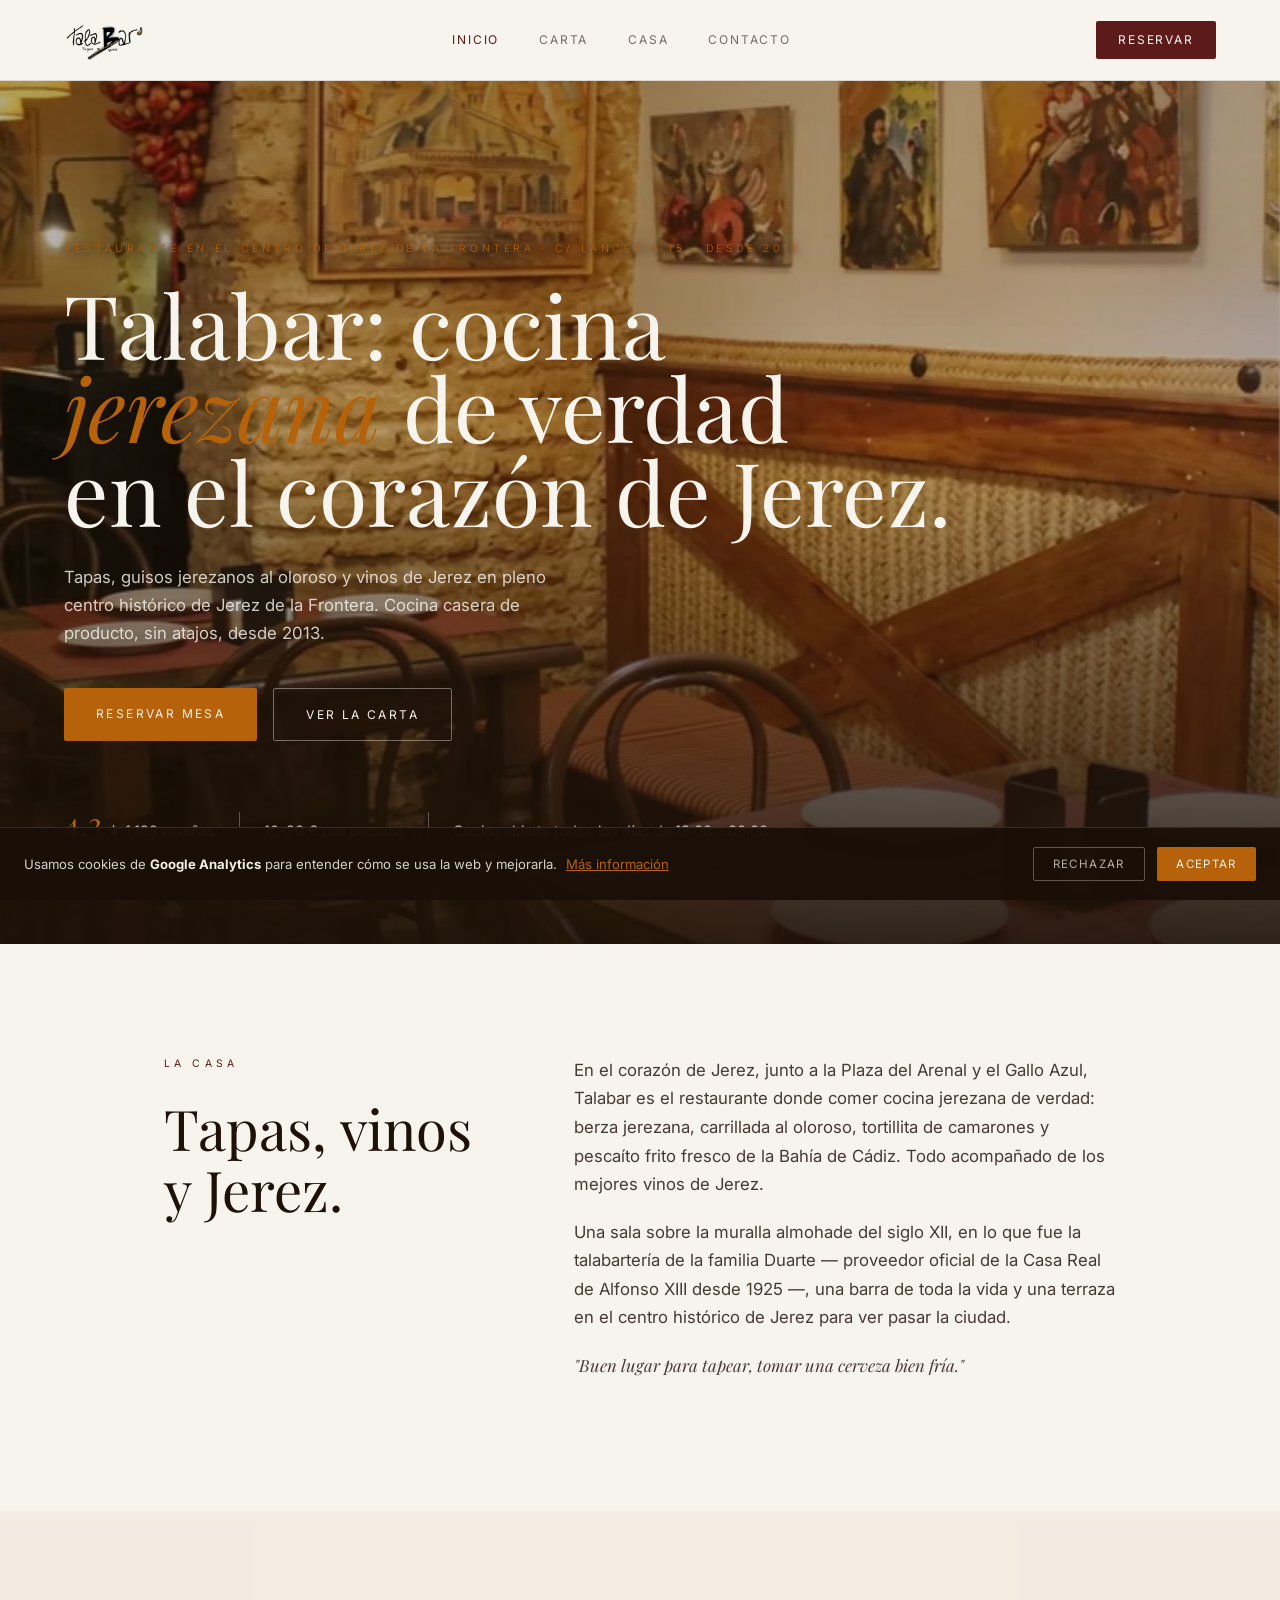
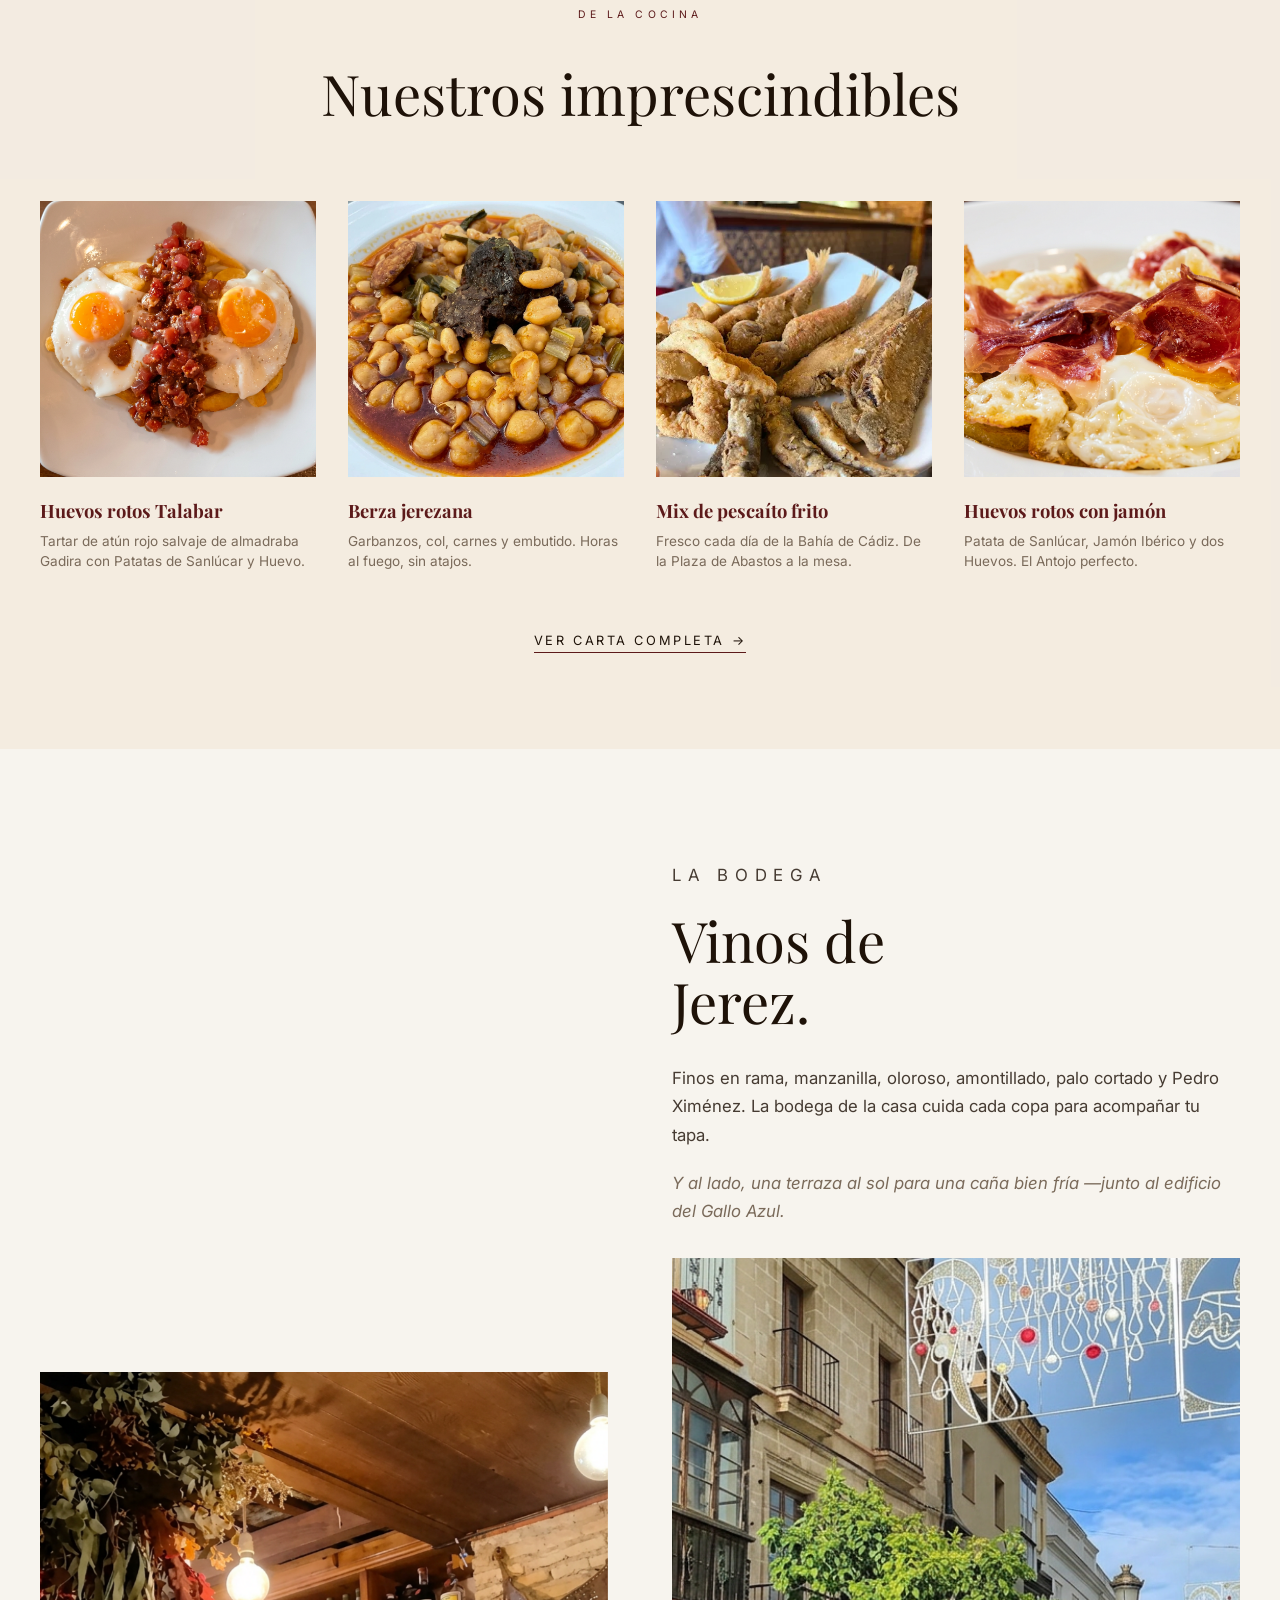
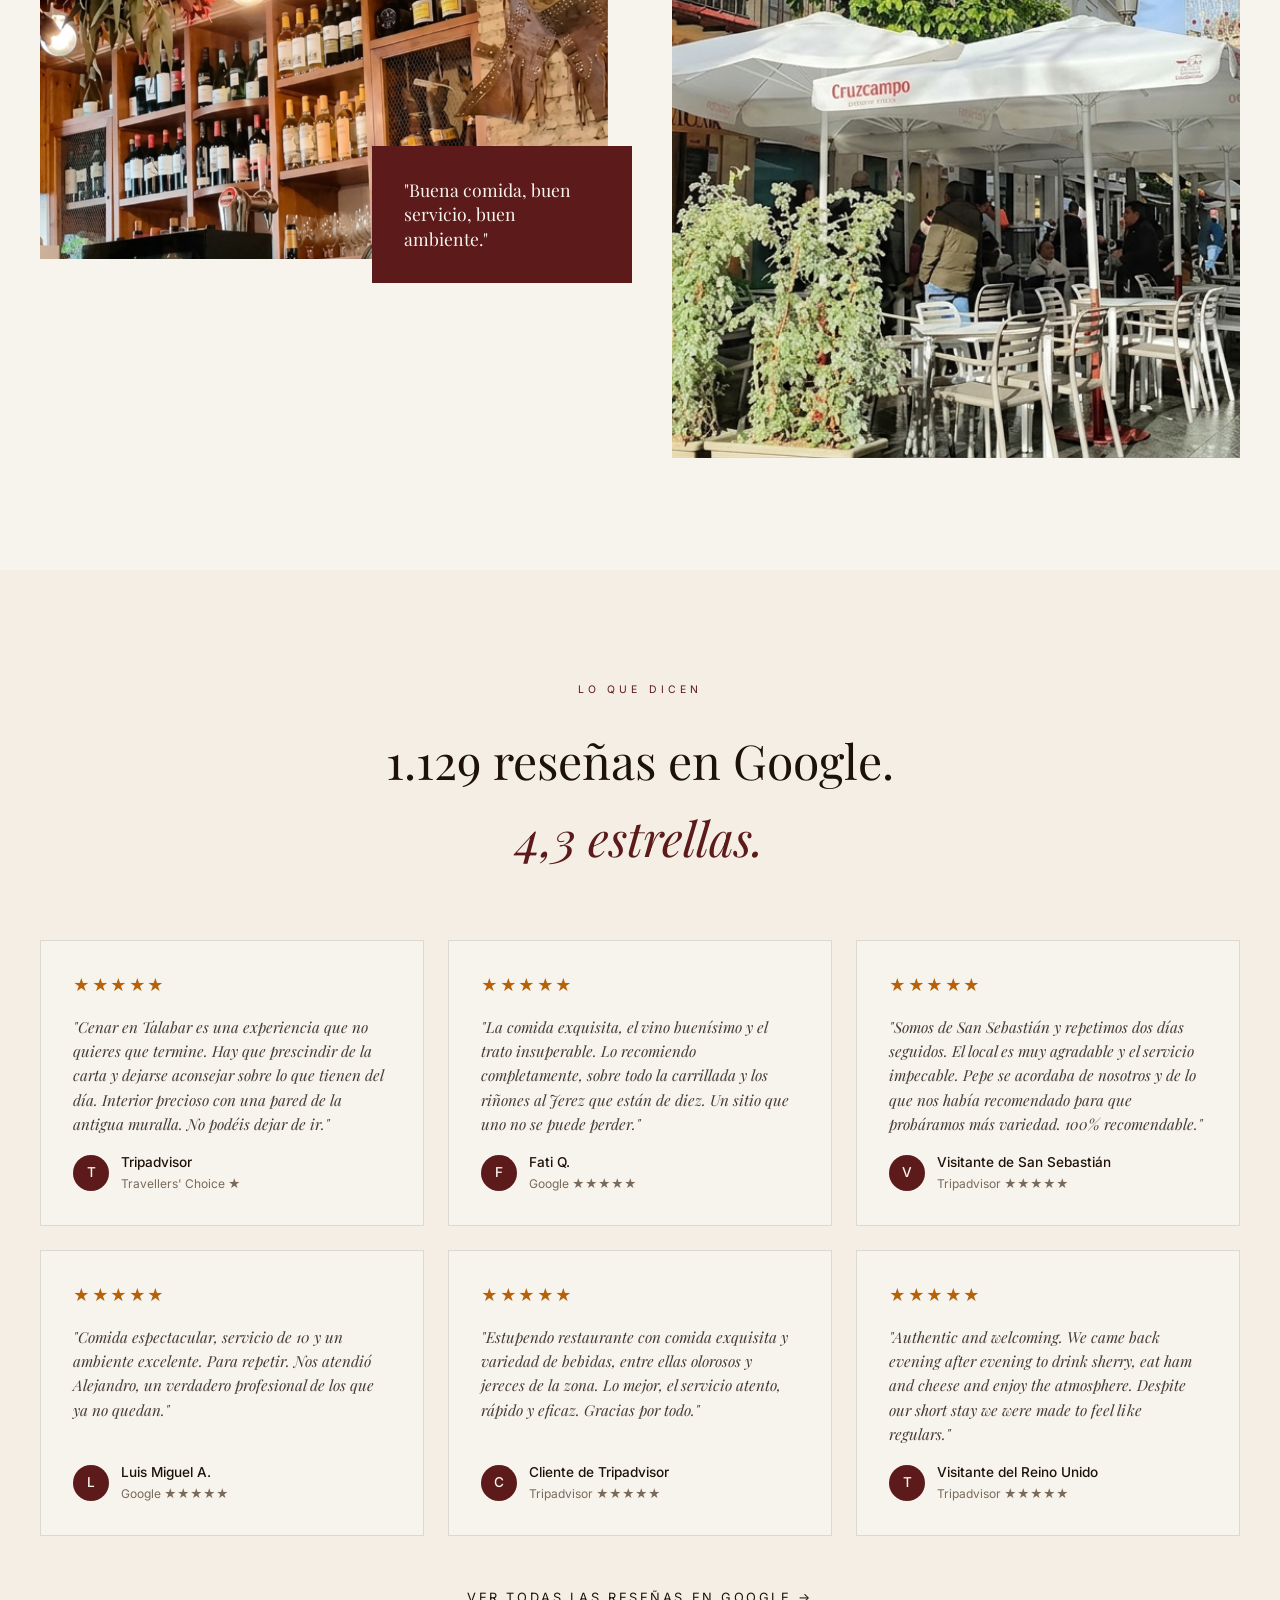
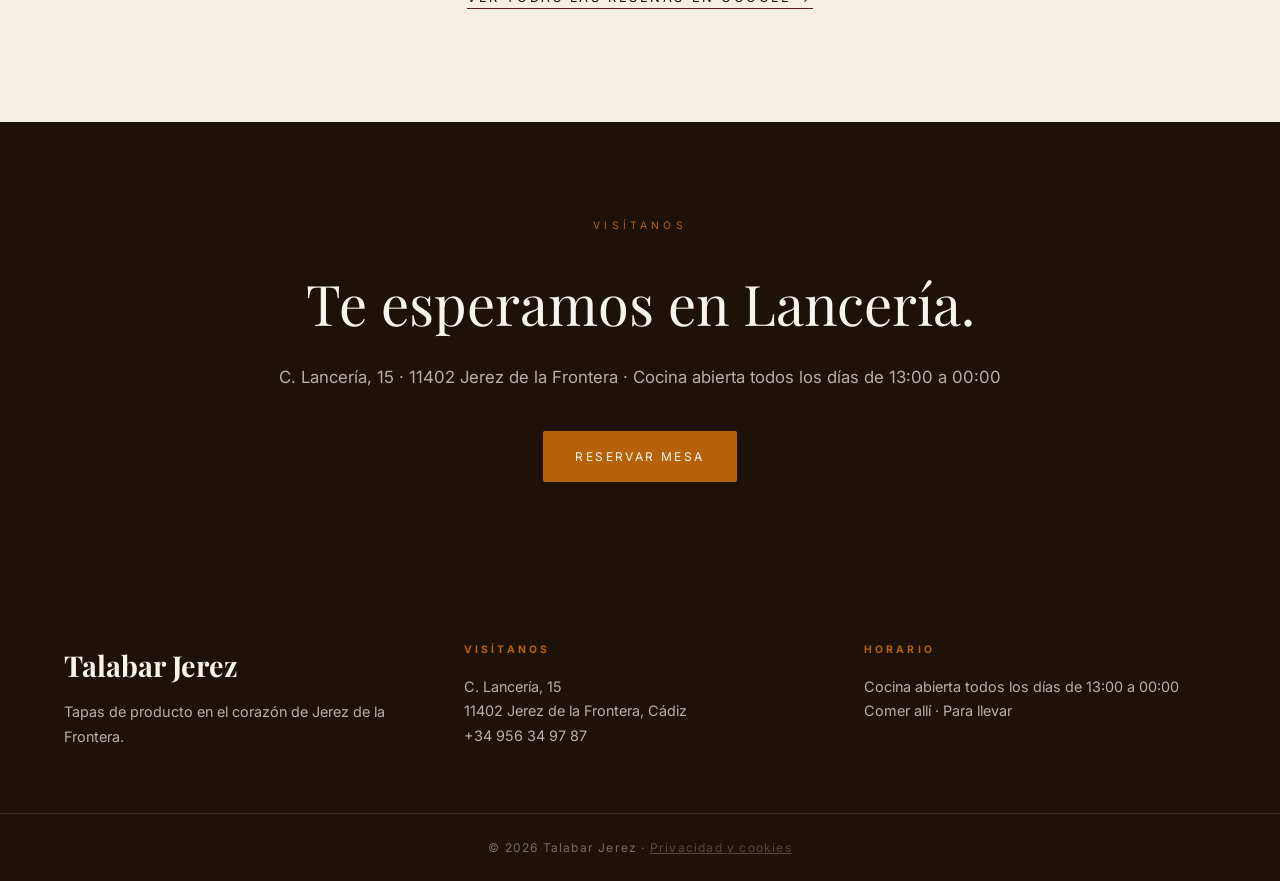
==== commit e43cfcea: "Add files via upload" ====
--- a/index.html
+++ b/index.html
@@ -33,7 +33,7 @@
     "address": {"@type": "PostalAddress","streetAddress": "Calle Lancería, 15","addressLocality": "Jerez de la Frontera","addressRegion": "Cádiz","postalCode": "11402","addressCountry": "ES"},
     "geo": {"@type": "GeoCoordinates","latitude": 36.6868,"longitude": -6.1372},
     "hasMap": "https://maps.google.com/?q=Talabar+Jerez,+Calle+Lancería+15,+Jerez+de+la+Frontera",
-    "openingHoursSpecification": [{"@type": "OpeningHoursSpecification","dayOfWeek": ["Monday","Tuesday","Wednesday","Thursday","Friday","Saturday","Sunday"],"opens": "13:00","closes": "01:00"}],
+    "openingHoursSpecification": [{"@type": "OpeningHoursSpecification","dayOfWeek": ["Monday","Tuesday","Wednesday","Thursday","Friday","Saturday","Sunday"],"opens": "13:00","closes": "00:00"}],
     "servesCuisine": ["Cocina jerezana","Tapas","Pescaíto frito","Guisos jerezanos","Vinos de Jerez"],
     "priceRange": "€€",
     "menu": "https://www.talabarjerez.com/carta.html",
@@ -47,7 +47,7 @@
       {"@type": "LocationFeatureSpecification","name": "Patrimonio histórico — muralla almohade siglo XII","value": true}
     ],
     "keywords": "restaurante jerez de la frontera, cocina jerezana, berza jerezana, carrillada al oloroso, pescaíto frito, vinos de jerez, restaurante centro histórico jerez, tapas jerez, muralla almohade, Plaza del Arenal",
-    "sameAs": ["https://www.instagram.com/talabar.jerez/","https://www.tripadvisor.es/Restaurant_Review-g187432-d6738744-Reviews-Talabar-Jerez_de_la_Frontera_Province_of_Cadiz_Andalucia.html"],
+    "sameAs": ["https://www.instagram.com/talabar.jerez/","https://www.tripadvisor.es/Restaurant_Review-g227869-d6738744-Reviews-Talabar-Jerez_de_la_Frontera_Province_of_Cadiz_Andalucia.html"],
     "foundingDate": "2013",
     "slogan": "Cocina jerezana de verdad, desde 2013."
   }</script>
@@ -64,7 +64,7 @@
 <header class="site-header">
   <div class="header-inner">
     <a href="/" aria-label="Talabar Jerez · Inicio">
-      <img src="assets/logo.png" alt="Talabar · Tapas y vinos" class="logo">
+      <img src="assets/logo.png" alt="Talabar · Tapas y vinos" class="logo" width="140" height="40">
     </a>
     <nav class="main-nav">
       <a href="/" class="nav-link active">Inicio</a>
@@ -72,7 +72,7 @@
       <a href="casa.html" class="nav-link">Casa</a>
       <a href="contacto.html" class="nav-link">Contacto</a>
     </nav>
-    <a href="https://www.google.com/maps/reserve/v/dine/c/JcPCmgne7hU?source=pa&opi=89978449&hl=es-ES&gei=a0D_adntGJH-7M8Pyf-qqA4&sourceurl=https://www.google.com/search?q%3DTalabar%2BJerez%26stick%3DH4sIAAAAAAAA_-mgU1IxqEgxSEk2szQ0TbU0NjJMSbMyqLBINjWwNE1JMku2SDGxSDJaxMobkpiTmJRYpOCVWpRaBQB--NW2OAAAAA%26hl%3Des%26mat%3DCdPg5TbiYVehElcBTVDHnqG5Q6qwDD0koafIUenS075q8fnCwpQP_mUkiYWlAa-7-dK5sOdyFyAcqyFVtwDy60oJXaP-Bj78RO6tAwNab1A-1w59ZReJ9SiqOZ72VCgSKno%26authuser%3D0%26ved%3D2ahUKEwjGgpzRsKyUAxWfTqQEHT1LE_sQ-MgIegQIGRAm" class="btn-reservar" target="_blank" rel="noopener">Reservar</a>
+    <a href="https://www.google.com/maps/reserve/v/dine/c/JcPCmgne7hU" class="btn-reservar" target="_blank" rel="noopener">Reservar</a>
     <button class="menu-toggle" aria-label="Menú" onclick="toggleMenu()">&#9776;</button>
   </div>
   <div class="mobile-nav" id="mobileNav">
@@ -80,7 +80,7 @@
     <a href="carta.html" class="nav-link">Carta</a>
     <a href="casa.html" class="nav-link">Casa</a>
     <a href="contacto.html" class="nav-link">Contacto</a>
-    <a href="https://www.google.com/maps/reserve/v/dine/c/JcPCmgne7hU?source=pa&opi=89978449&hl=es-ES&gei=a0D_adntGJH-7M8Pyf-qqA4&sourceurl=https://www.google.com/search?q%3DTalabar%2BJerez%26stick%3DH4sIAAAAAAAA_-mgU1IxqEgxSEk2szQ0TbU0NjJMSbMyqLBINjWwNE1JMku2SDGxSDJaxMobkpiTmJRYpOCVWpRaBQB--NW2OAAAAA%26hl%3Des%26mat%3DCdPg5TbiYVehElcBTVDHnqG5Q6qwDD0koafIUenS075q8fnCwpQP_mUkiYWlAa-7-dK5sOdyFyAcqyFVtwDy60oJXaP-Bj78RO6tAwNab1A-1w59ZReJ9SiqOZ72VCgSKno%26authuser%3D0%26ved%3D2ahUKEwjGgpzRsKyUAxWfTqQEHT1LE_sQ-MgIegQIGRAm" class="btn-reservar" style="margin-top:1rem;display:inline-block" target="_blank" rel="noopener">Reservar</a>
+    <a href="https://www.google.com/maps/reserve/v/dine/c/JcPCmgne7hU" class="btn-reservar" style="margin-top:1rem;display:inline-block" target="_blank" rel="noopener">Reservar</a>
   </div>
 </header>
 
@@ -100,7 +100,7 @@
       </h1>
       <p class="hero-sub reveal-fade" data-delay="600">Tapas, guisos jerezanos al oloroso y vinos de Jerez en pleno centro histórico de Jerez de la Frontera. Cocina casera de producto, sin atajos, desde 2013.</p>
       <div class="hero-ctas reveal-fade" data-delay="800">
-        <a href="https://www.google.com/maps/reserve/v/dine/c/JcPCmgne7hU?source=pa&opi=89978449&hl=es-ES&gei=a0D_adntGJH-7M8Pyf-qqA4&sourceurl=https://www.google.com/search?q%3DTalabar%2BJerez%26stick%3DH4sIAAAAAAAA_-mgU1IxqEgxSEk2szQ0TbU0NjJMSbMyqLBINjWwNE1JMku2SDGxSDJaxMobkpiTmJRYpOCVWpRaBQB--NW2OAAAAA%26hl%3Des%26mat%3DCdPg5TbiYVehElcBTVDHnqG5Q6qwDD0koafIUenS075q8fnCwpQP_mUkiYWlAa-7-dK5sOdyFyAcqyFVtwDy60oJXaP-Bj78RO6tAwNab1A-1w59ZReJ9SiqOZ72VCgSKno%26authuser%3D0%26ved%3D2ahUKEwjGgpzRsKyUAxWfTqQEHT1LE_sQ-MgIegQIGRAm" class="btn-primary" target="_blank" rel="noopener">Reservar mesa</a>
+        <a href="https://www.google.com/maps/reserve/v/dine/c/JcPCmgne7hU" class="btn-primary" target="_blank" rel="noopener">Reservar mesa</a>
         <a href="carta.html" class="btn-outline">Ver la carta</a>
       </div>
       <div class="hero-stats reveal-fade" data-delay="1000">
@@ -138,28 +138,28 @@
       <div class="platos-grid">
         <article class="plato reveal-stagger" data-delay="0">
           <div class="plato-img-wrap">
-            <img src="assets/dish-huevos-tartar.webp" alt="Huevos rotos Talabar" loading="lazy">
+            <img src="assets/dish-huevos-tartar.webp" alt="Huevos rotos Talabar" loading="lazy" width="400" height="300">
           </div>
           <div class="plato-info"><h3>Huevos rotos Talabar</h3></div>
           <p class="plato-desc">Tartar de atún rojo salvaje de almadraba Gadira con Patatas de Sanlúcar y Huevo.</p>
         </article>
         <article class="plato reveal-stagger" data-delay="100">
           <div class="plato-img-wrap">
-            <img src="assets/dish-berza.webp" alt="Berza jerezana" loading="lazy">
+            <img src="assets/dish-berza.webp" alt="Berza jerezana" loading="lazy" width="400" height="300">
           </div>
           <div class="plato-info"><h3>Berza jerezana</h3></div>
           <p class="plato-desc">Garbanzos, col, carnes y embutido. Horas al fuego, sin atajos.</p>
         </article>
         <article class="plato reveal-stagger" data-delay="200">
           <div class="plato-img-wrap">
-            <img src="assets/dish-mix-pescaito.webp" alt="Mix de pescaíto frito" loading="lazy">
+            <img src="assets/dish-mix-pescaito.webp" alt="Mix de pescaíto frito" loading="lazy" width="400" height="300">
           </div>
           <div class="plato-info"><h3>Mix de pescaíto frito</h3></div>
           <p class="plato-desc">Fresco cada día de la Bahía de Cádiz. De la Plaza de Abastos a la mesa.</p>
         </article>
         <article class="plato reveal-stagger" data-delay="300">
           <div class="plato-img-wrap">
-            <img src="assets/dish-huevos-jamon.webp" alt="Huevos rotos con jamón" loading="lazy">
+            <img src="assets/dish-huevos-jamon.webp" alt="Huevos rotos con jamón" loading="lazy" width="400" height="300">
           </div>
           <div class="plato-info"><h3>Huevos rotos con jamón</h3></div>
           <p class="plato-desc">Patata de Sanlúcar, Jamón Ibérico y dos Huevos. El Antojo perfecto.</p>
@@ -176,7 +176,7 @@
     <div class="bodega-inner">
       <div class="bodega-img-col reveal-left">
         <div class="bodega-parallax-wrap">
-          <img src="assets/talabar-bodega.webp" alt="Bodega de Talabar con vinos de Jerez" loading="lazy" id="bodegaImg">
+          <img src="assets/talabar-bodega.webp" alt="Bodega de Talabar con vinos de Jerez" loading="lazy" id="bodegaImg" width="1200" height="800">
         </div>
         <div class="bodega-quote">"Buena comida, buen servicio, buen ambiente."</div>
       </div>
@@ -185,7 +185,7 @@
         <h2>Vinos de<br>Jerez.</h2>
         <p>Finos en rama, manzanilla, oloroso, amontillado, palo cortado y Pedro Ximénez. La bodega de la casa cuida cada copa para acompañar tu tapa.</p>
         <p class="muted">Y al lado, una terraza al sol para una caña bien fría —junto al edificio del Gallo Azul.</p>
-        <img src="assets/talabar-terraza.jpg" alt="Terraza de Talabar en el centro de Jerez" loading="lazy" class="terraza-img reveal-up">
+        <img src="assets/talabar-terraza.jpg" alt="Terraza de Talabar en el centro de Jerez" loading="lazy" class="terraza-img reveal-up" width="1200" height="800">
       </div>
     </div>
   </section>
@@ -283,7 +283,7 @@
     <p class="label accent reveal-up">Visítanos</p>
     <h2 class="reveal-up" style="transition-delay:0.1s">Te esperamos en Lancería.</h2>
     <p class="cta-sub reveal-up" style="transition-delay:0.2s">C. Lancería, 15 · 11402 Jerez de la Frontera · Cocina abierta todos los días de 13:00 a 00:00</p>
-    <a href="https://www.google.com/maps/reserve/v/dine/c/JcPCmgne7hU?source=pa&opi=89978449&hl=es-ES&gei=a0D_adntGJH-7M8Pyf-qqA4&sourceurl=https://www.google.com/search?q%3DTalabar%2BJerez%26stick%3DH4sIAAAAAAAA_-mgU1IxqEgxSEk2szQ0TbU0NjJMSbMyqLBINjWwNE1JMku2SDGxSDJaxMobkpiTmJRYpOCVWpRaBQB--NW2OAAAAA%26hl%3Des%26mat%3DCdPg5TbiYVehElcBTVDHnqG5Q6qwDD0koafIUenS075q8fnCwpQP_mUkiYWlAa-7-dK5sOdyFyAcqyFVtwDy60oJXaP-Bj78RO6tAwNab1A-1w59ZReJ9SiqOZ72VCgSKno%26authuser%3D0%26ved%3D2ahUKEwjGgpzRsKyUAxWfTqQEHT1LE_sQ-MgIegQIGRAm" class="btn-primary reveal-up" style="transition-delay:0.3s" target="_blank" rel="noopener">Reservar mesa</a>
+    <a href="https://www.google.com/maps/reserve/v/dine/c/JcPCmgne7hU" class="btn-primary reveal-up" style="transition-delay:0.3s" target="_blank" rel="noopener">Reservar mesa</a>
   </section>
 
 </main>
@@ -454,7 +454,7 @@
   display: none;
 }
 </style>
-<a href="https://www.google.com/maps/reserve/v/dine/c/JcPCmgne7hU?source=pa&opi=89978449&hl=es-ES&gei=a0D_adntGJH-7M8Pyf-qqA4&sourceurl=https://www.google.com/search?q%3DTalabar%2BJerez%26stick%3DH4sIAAAAAAAA_-mgU1IxqEgxSEk2szQ0TbU0NjJMSbMyqLBINjWwNE1JMku2SDGxSDJaxMobkpiTmJRYpOCVWpRaBQB--NW2OAAAAA%26hl%3Des%26mat%3DCdPg5TbiYVehElcBTVDHnqG5Q6qwDD0koafIUenS075q8fnCwpQP_mUkiYWlAa-7-dK5sOdyFyAcqyFVtwDy60oJXaP-Bj78RO6tAwNab1A-1w59ZReJ9SiqOZ72VCgSKno%26authuser%3D0%26ved%3D2ahUKEwjGgpzRsKyUAxWfTqQEHT1LE_sQ-MgIegQIGRAm" id="sticky-reserva" target="_blank" rel="noopener">Reservar mesa</a>
+<a href="https://www.google.com/maps/reserve/v/dine/c/JcPCmgne7hU" id="sticky-reserva" target="_blank" rel="noopener">Reservar mesa</a>
 <script>
 (function() {
   var btn = document.getElementById('sticky-reserva');
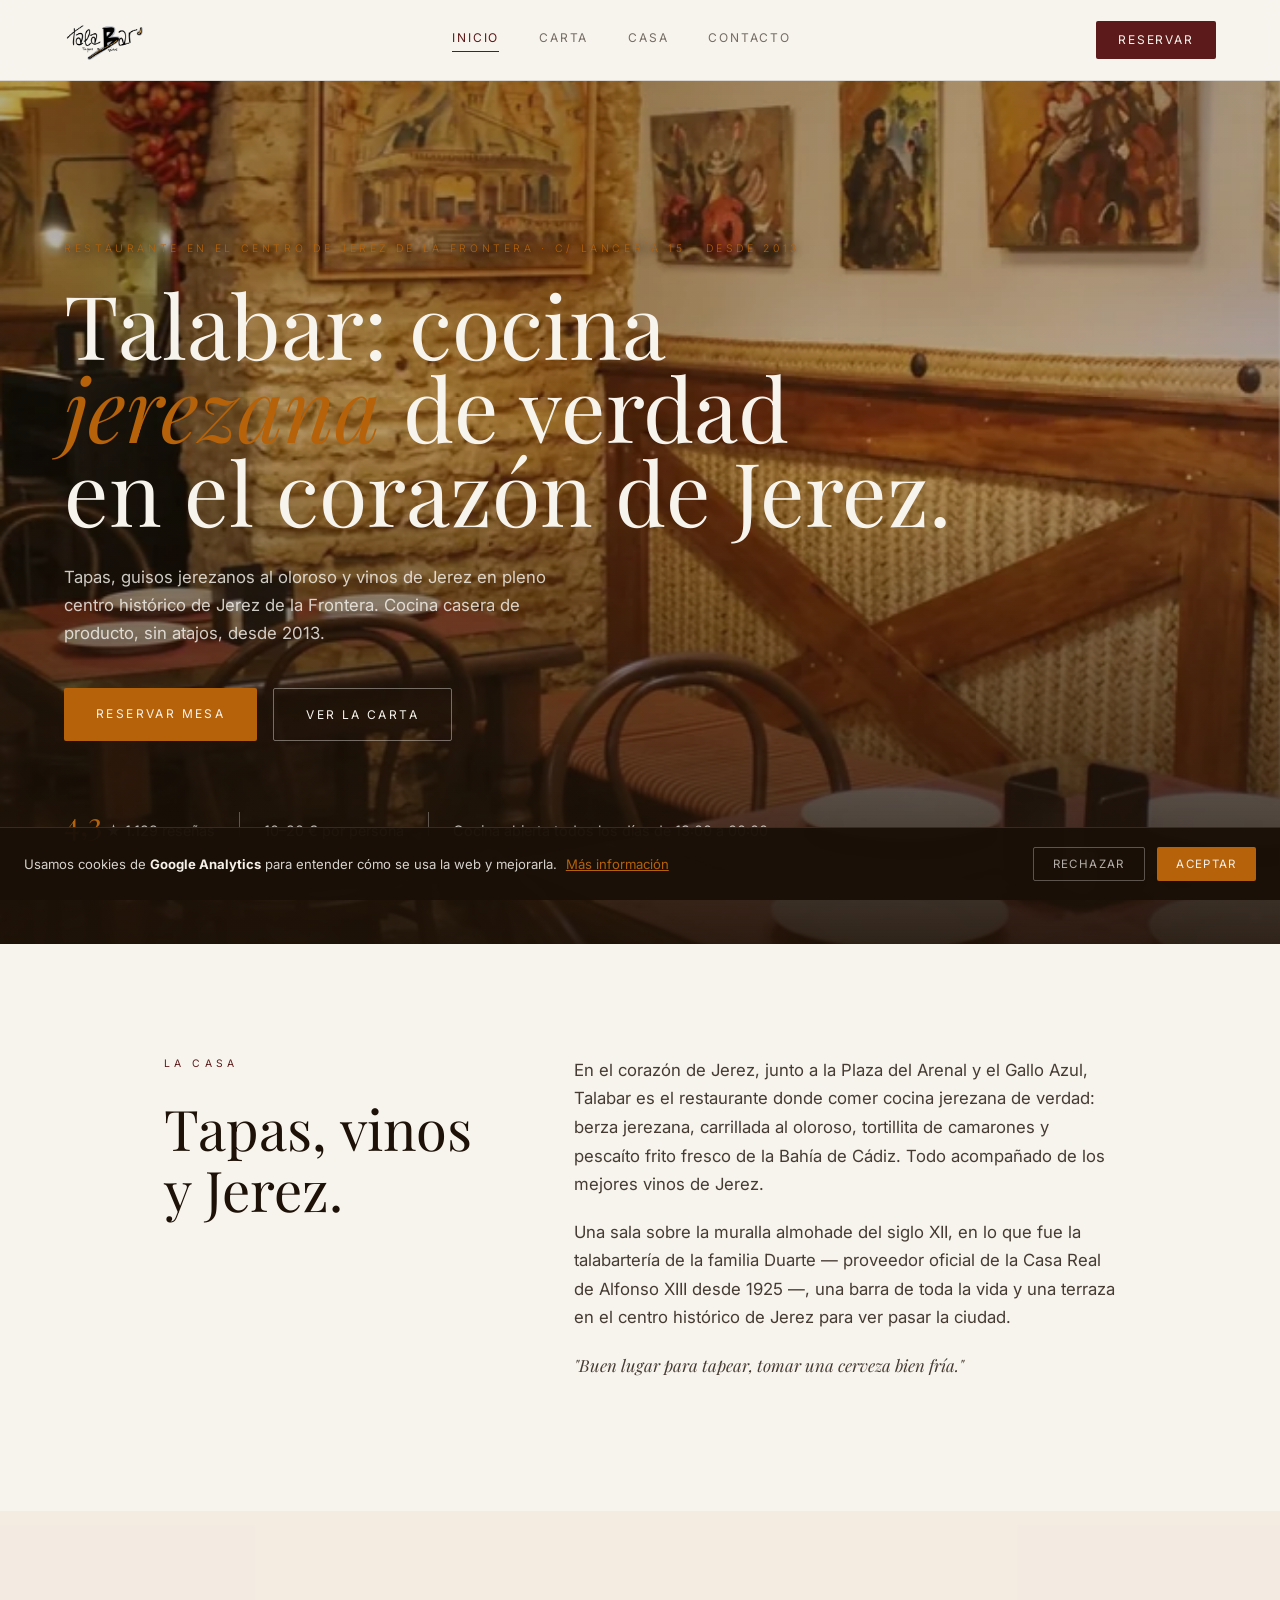
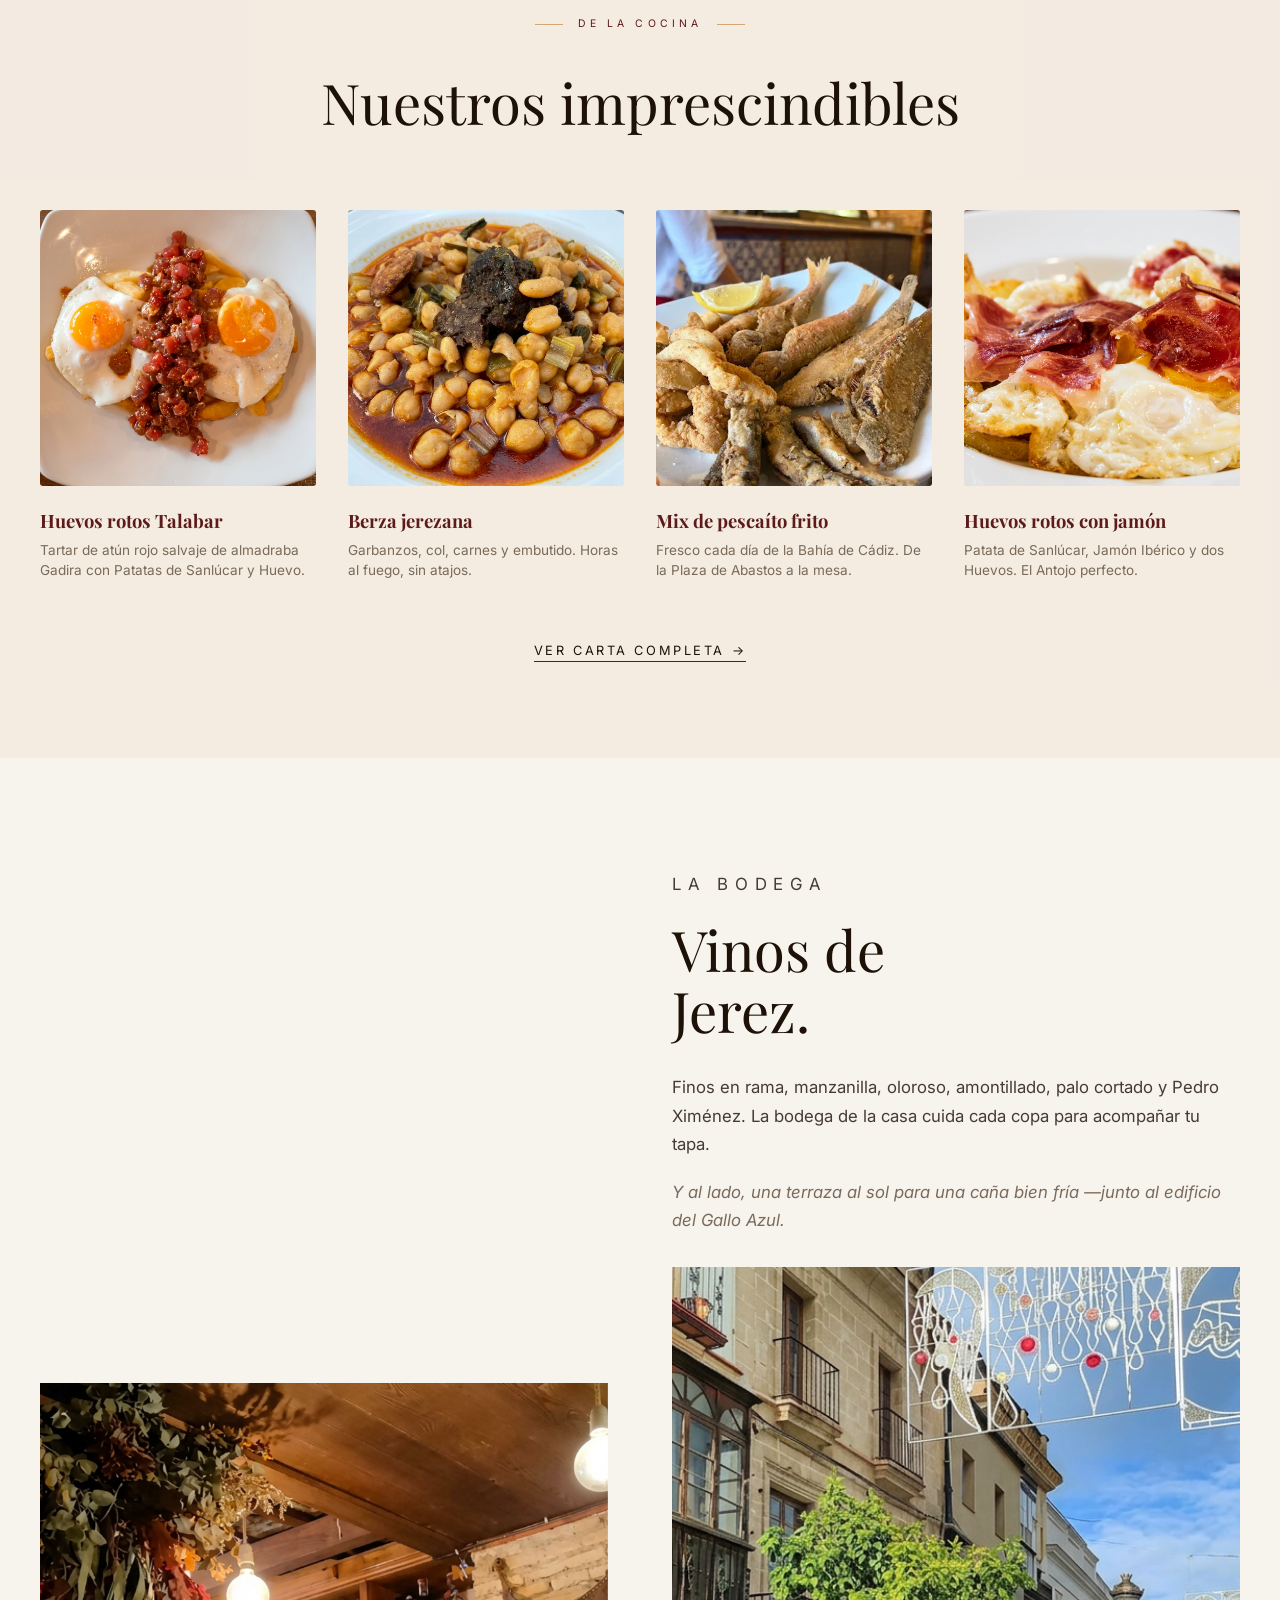
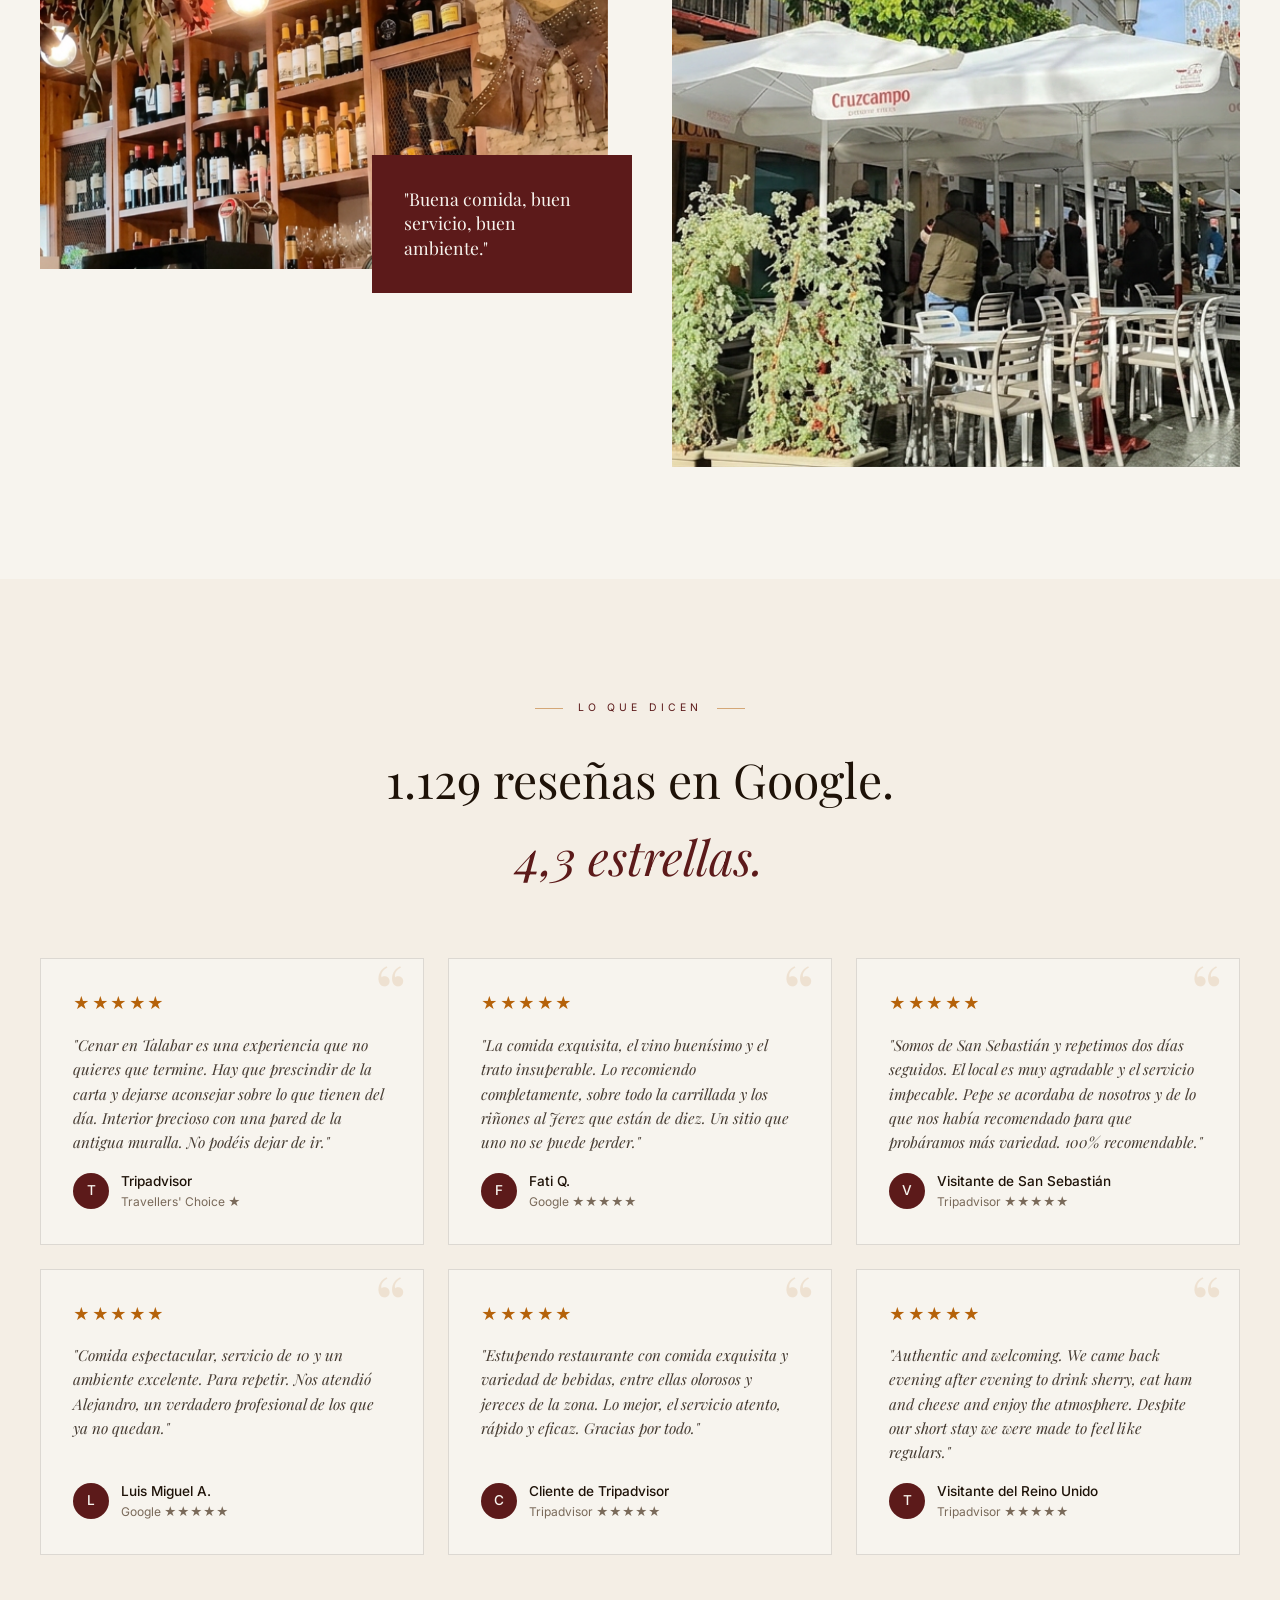
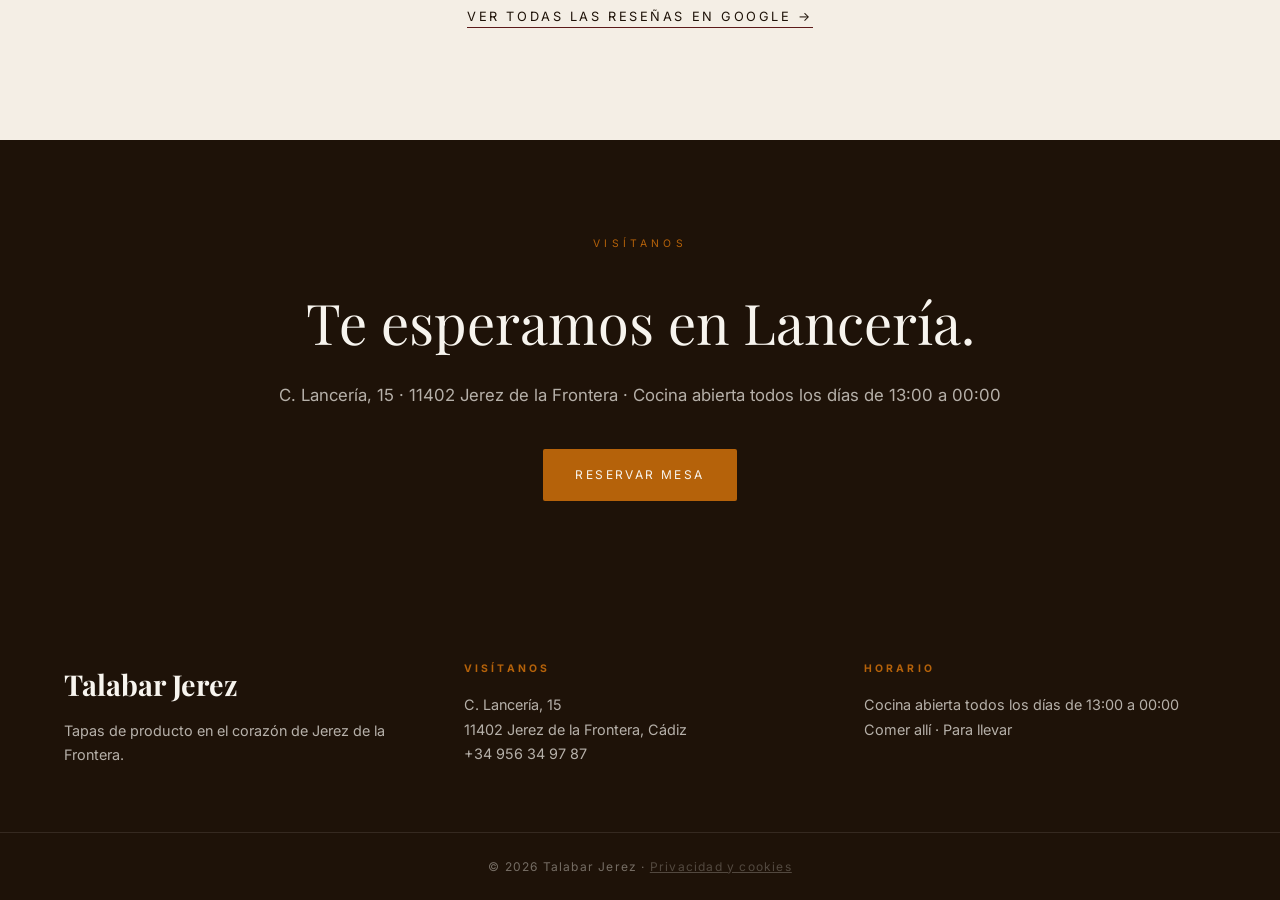
==== commit 20d94d9e: "Add files via upload" ====
--- a/index.html
+++ b/index.html
@@ -26,8 +26,12 @@
   <meta property="og:type" content="restaurant"><meta property="og:url" content="https://www.talabarjerez.com/">
   <meta property="og:image" content="https://www.talabarjerez.com/assets/talabar-interior.webp">
   <meta property="og:locale" content="es_ES"><meta property="og:site_name" content="Talabar Jerez">
+  <meta name="twitter:card" content="summary_large_image">
+  <meta name="twitter:title" content="Talabar Jerez — Restaurante en el centro de Jerez de la Frontera">
+  <meta name="twitter:description" content="Cocina jerezana de verdad en C/ Lancería 15. Berza, carrillada al oloroso, pescaíto de la Bahía y vinos de Jerez. Desde 2013. 4,3★ en Google.">
+  <meta name="twitter:image" content="https://www.talabarjerez.com/assets/talabar-interior.webp">
   <script type="application/ld+json">{
-    "@context": "https://schema.org","@type": "Restaurant","name": "Talabar Jerez",
+    "@context": "https://schema.org","@type": "Restaurant","@id": "https://www.talabarjerez.com/#restaurant","name": "Talabar Jerez",
     "description": "Talabar es un restaurante de cocina jerezana abierto desde 2013 en C/ Lancería 15, en el centro histórico de Jerez de la Frontera. El local ocupa una antigua talabartería de la familia Duarte, proveedores de la Casa Real desde 1925, y su salón está construido sobre la muralla almohade del siglo XII. La cocina es jerezana de verdad: berza jerezana, carrillada ibérica al oloroso, riñones al Jerez, rabo de toro, pescaíto frito fresco de la Bahía de Cádiz y atún rojo salvaje de almadraba. Amplia bodega de vinos de Jerez: fino, manzanilla, amontillado, oloroso, palo cortado y Pedro Ximénez. Situado junto a la Plaza del Arenal y el edificio Gallo Azul. Abierto todos los días de 13:00 a 00:00. Precio medio 10–20€ por persona. 4,3 estrellas en Google con más de 1.100 reseñas.",
     "url": "https://www.talabarjerez.com","telephone": "+34956349787","email": "talabarjerez@gmail.com",
     "address": {"@type": "PostalAddress","streetAddress": "Calle Lancería, 15","addressLocality": "Jerez de la Frontera","addressRegion": "Cádiz","postalCode": "11402","addressCountry": "ES"},
@@ -50,6 +54,37 @@
     "sameAs": ["https://www.instagram.com/talabar.jerez/","https://www.tripadvisor.es/Restaurant_Review-g227869-d6738744-Reviews-Talabar-Jerez_de_la_Frontera_Province_of_Cadiz_Andalucia.html"],
     "foundingDate": "2013",
     "slogan": "Cocina jerezana de verdad, desde 2013."
+  }</script>
+  <script type="application/ld+json">{
+    "@context": "https://schema.org",
+    "@type": "FAQPage",
+    "mainEntity": [
+      {
+        "@type": "Question",
+        "name": "¿Talabar es un tabanco o un restaurante?",
+        "acceptedAnswer": {"@type": "Answer","text": "Talabar es un restaurante de cocina jerezana, no un tabanco. Ofrece carta completa, servicio en mesa y cocina de producto, aunque mantiene el espíritu y los vinos de Jerez que caracterizan a la ciudad. Está en C/ Lancería 15, en el centro histórico de Jerez de la Frontera."}
+      },
+      {
+        "@type": "Question",
+        "name": "¿Qué platos pedir en Talabar?",
+        "acceptedAnswer": {"@type": "Answer","text": "Los platos más recomendados son la berza jerezana, la carrillada ibérica al oloroso, el mix de pescaíto frito de la Bahía de Cádiz, los riñones al Jerez y el atún rojo salvaje de almadraba. Todo regado con vinos de Jerez: fino, manzanilla, amontillado u oloroso."}
+      },
+      {
+        "@type": "Question",
+        "name": "¿Cuál es el horario de Talabar Jerez?",
+        "acceptedAnswer": {"@type": "Answer","text": "Talabar abre todos los días con cocina de 13:00 a 00:00, en C/ Lancería 15, Jerez de la Frontera."}
+      },
+      {
+        "@type": "Question",
+        "name": "¿Dónde está Talabar y cómo llegar?",
+        "acceptedAnswer": {"@type": "Answer","text": "Talabar está en Calle Lancería 15, en pleno centro histórico de Jerez de la Frontera, junto a la Plaza del Arenal y el edificio Gallo Azul. Fácil acceso a pie desde el centro; aparcamientos públicos cercanos en la zona del Arenal."}
+      },
+      {
+        "@type": "Question",
+        "name": "¿Hace falta reservar mesa en Talabar?",
+        "acceptedAnswer": {"@type": "Answer","text": "Se recomienda reservar, especialmente los fines de semana. Se puede reservar por teléfono en el 956 34 97 87 o a través de Google. Talabar también ofrece comida para llevar."}
+      }
+    ]
   }</script>
   <link rel="preconnect" href="https://fonts.googleapis.com"><link rel="preconnect" href="https://fonts.gstatic.com" crossorigin><link href="https://fonts.googleapis.com/css2?family=Playfair+Display:ital,wght@0,400;0,600;1,400&family=Inter:wght@300;400;500&display=swap" rel="stylesheet"><link rel="stylesheet" href="style.css">
 
--- a/style.css
+++ b/style.css
@@ -45,15 +45,23 @@
 .nav-link {
   font-size: 0.75rem; letter-spacing: 0.15em; text-transform: uppercase;
   color: rgba(30,18,8,0.6); transition: color 0.2s;
-}
+  position: relative; padding-bottom: 4px;
+}
+.nav-link::after {
+  content: ""; position: absolute; left: 0; bottom: 0;
+  width: 100%; height: 1px; background: var(--wine);
+  transform: scaleX(0); transform-origin: left;
+  transition: transform 0.3s ease;
+}
+.nav-link:hover::after, .nav-link.active::after { transform: scaleX(1); }
 .nav-link:hover, .nav-link.active { color: var(--wine); }
 .btn-reservar {
   background: var(--wine); color: var(--cream);
   padding: 0.6rem 1.4rem; font-size: 0.75rem;
   letter-spacing: 0.15em; text-transform: uppercase;
-  border-radius: 2px; transition: background 0.2s;
-}
-.btn-reservar:hover { background: #4a1414; }
+  border-radius: 2px; transition: background 0.2s ease, transform 0.2s ease, box-shadow 0.2s ease;
+}
+.btn-reservar:hover { background: #4a1414; transform: translateY(-1px); box-shadow: 0 4px 14px rgba(74,20,20,0.25); }
 .menu-toggle {
   display: none; background: none; border: none;
   font-size: 1.4rem; cursor: pointer; color: var(--dark);
@@ -77,6 +85,11 @@
 .hero-img {
   position: absolute; inset: 0;
   width: 100%; height: 100%; object-fit: cover;
+  animation: heroZoom 12s ease-out forwards;
+}
+@keyframes heroZoom {
+  from { transform: scale(1.06); }
+  to { transform: scale(1); }
 }
 .hero-overlay {
   position: absolute; inset: 0;
@@ -108,16 +121,18 @@
   background: var(--amber); color: var(--cream);
   padding: 1rem 2rem; font-size: 0.75rem;
   letter-spacing: 0.2em; text-transform: uppercase;
-  border-radius: 2px; transition: background 0.2s; display: inline-block;
-}
-.btn-primary:hover { background: #9a520a; }
+  border-radius: 2px; display: inline-block;
+  transition: background 0.25s ease, transform 0.25s ease, box-shadow 0.25s ease;
+}
+.btn-primary:hover { background: #9a520a; transform: translateY(-2px); box-shadow: 0 6px 18px rgba(154,82,10,0.28); }
 .btn-outline {
   border: 1px solid rgba(247,244,238,0.4); color: var(--cream);
   padding: 1rem 2rem; font-size: 0.75rem;
   letter-spacing: 0.2em; text-transform: uppercase;
-  border-radius: 2px; transition: background 0.2s; display: inline-block;
-}
-.btn-outline:hover { background: rgba(247,244,238,0.1); }
+  border-radius: 2px; display: inline-block;
+  transition: background 0.25s ease, border-color 0.25s ease, transform 0.25s ease;
+}
+.btn-outline:hover { background: rgba(247,244,238,0.1); border-color: rgba(247,244,238,0.7); transform: translateY(-2px); }
 .hero-stats {
   margin-top: 3.5rem; display: flex; flex-wrap: wrap;
   align-items: baseline; gap: 1.5rem;
@@ -160,9 +175,19 @@
 .platos-grid { display: grid; grid-template-columns: repeat(4, 1fr); gap: 2rem; }
 @media (max-width: 900px) { .platos-grid { grid-template-columns: repeat(2, 1fr); } }
 @media (max-width: 500px) { .platos-grid { grid-template-columns: 1fr; } }
+.plato { transition: transform 0.3s ease; position: relative; }
+.plato:hover { transform: translateY(-4px); }
 .plato-img-wrap {
   aspect-ratio: 1; overflow: hidden; background: #e8e2d8; margin-bottom: 1.2rem;
-}
+  border-radius: 3px; position: relative;
+}
+.plato-img-wrap::after {
+  content: ""; position: absolute; left: 0; bottom: 0;
+  width: 100%; height: 3px; background: var(--amber);
+  transform: scaleX(0); transform-origin: left;
+  transition: transform 0.4s ease;
+}
+.plato:hover .plato-img-wrap::after { transform: scaleX(1); }
 .plato-img-wrap img {
   width: 100%; height: 100%; object-fit: cover;
   transition: transform 0.6s ease;
@@ -357,6 +382,12 @@
 .resena {
   background: var(--cream); border: 0.5px solid var(--border);
   padding: 2rem; display: flex; flex-direction: column; gap: 1rem;
+  position: relative; overflow: hidden;
+}
+.resena::before {
+  content: "\201C"; position: absolute; top: -0.5rem; right: 1rem;
+  font-family: var(--font-display); font-size: 5rem;
+  color: var(--amber); opacity: 0.12; line-height: 1; pointer-events: none;
 }
 .resena-stars { color: var(--amber); font-size: 1rem; letter-spacing: 0.1em; }
 .resena-texto {
@@ -373,3 +404,32 @@
 }
 .resena-nombre { font-size: 0.85rem; font-weight: 500; color: var(--dark); }
 .resena-plataforma { font-size: 0.75rem; color: var(--muted); }
+
+/* ─── Accesibilidad y pulido ─── */
+/* Foco visible para navegación con teclado */
+a:focus-visible, button:focus-visible, .btn-primary:focus-visible, .btn-outline:focus-visible, .btn-reservar:focus-visible {
+  outline: 2px solid var(--amber);
+  outline-offset: 3px;
+}
+/* Respeta a quien prefiere menos movimiento (accesibilidad + Core Web Vitals) */
+@media (prefers-reduced-motion: reduce) {
+  *, *::before, *::after {
+    animation-duration: 0.01ms !important;
+    animation-iteration-count: 1 !important;
+    transition-duration: 0.01ms !important;
+    scroll-behavior: auto !important;
+  }
+  .reveal-up, .reveal-fade, .reveal-left, .reveal-right, .split-line {
+    opacity: 1 !important;
+    transform: none !important;
+  }
+}
+
+/* ─── Kicker con trazos decorativos (solo en headers centrados) ─── */
+.platos-header .label, .resenas-header .label {
+  display: inline-flex; align-items: center; gap: 0.9rem;
+}
+.platos-header .label::before, .platos-header .label::after,
+.resenas-header .label::before, .resenas-header .label::after {
+  content: ""; width: 28px; height: 1px; background: var(--amber); opacity: 0.5;
+}
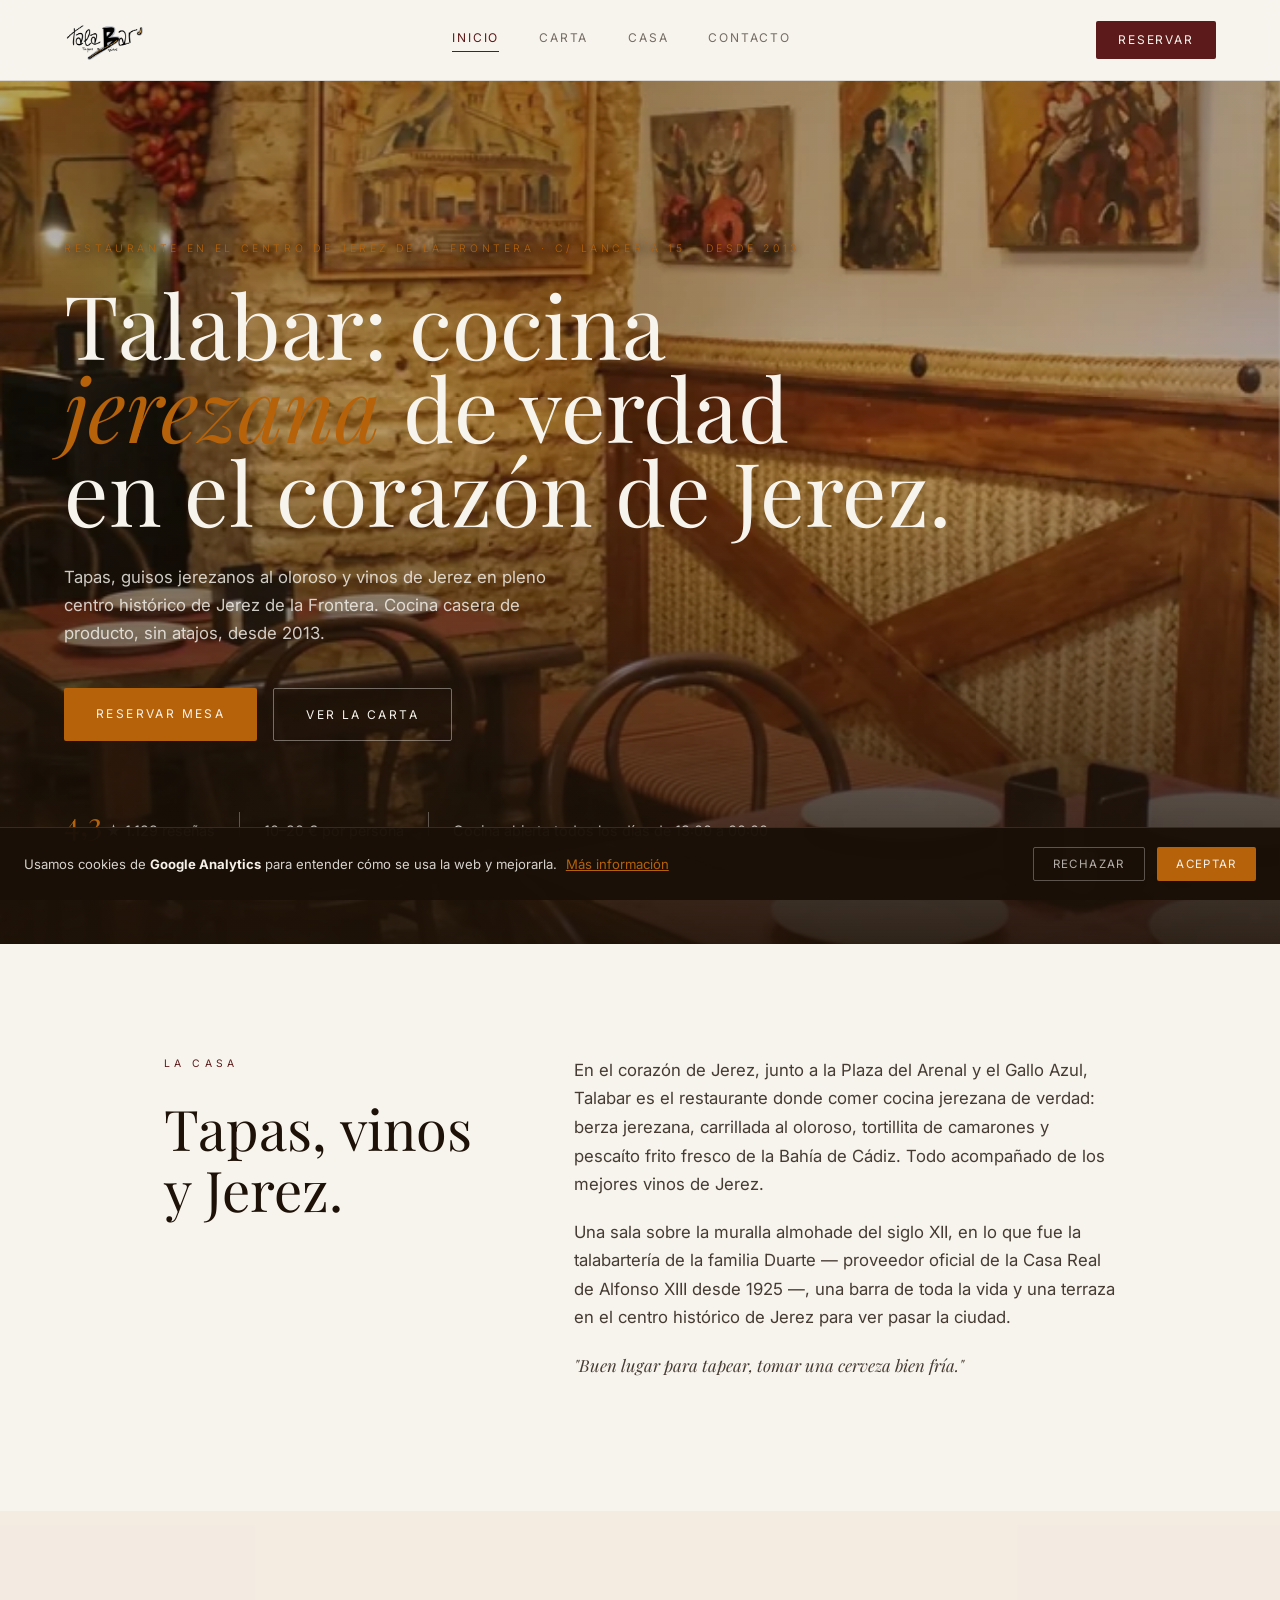
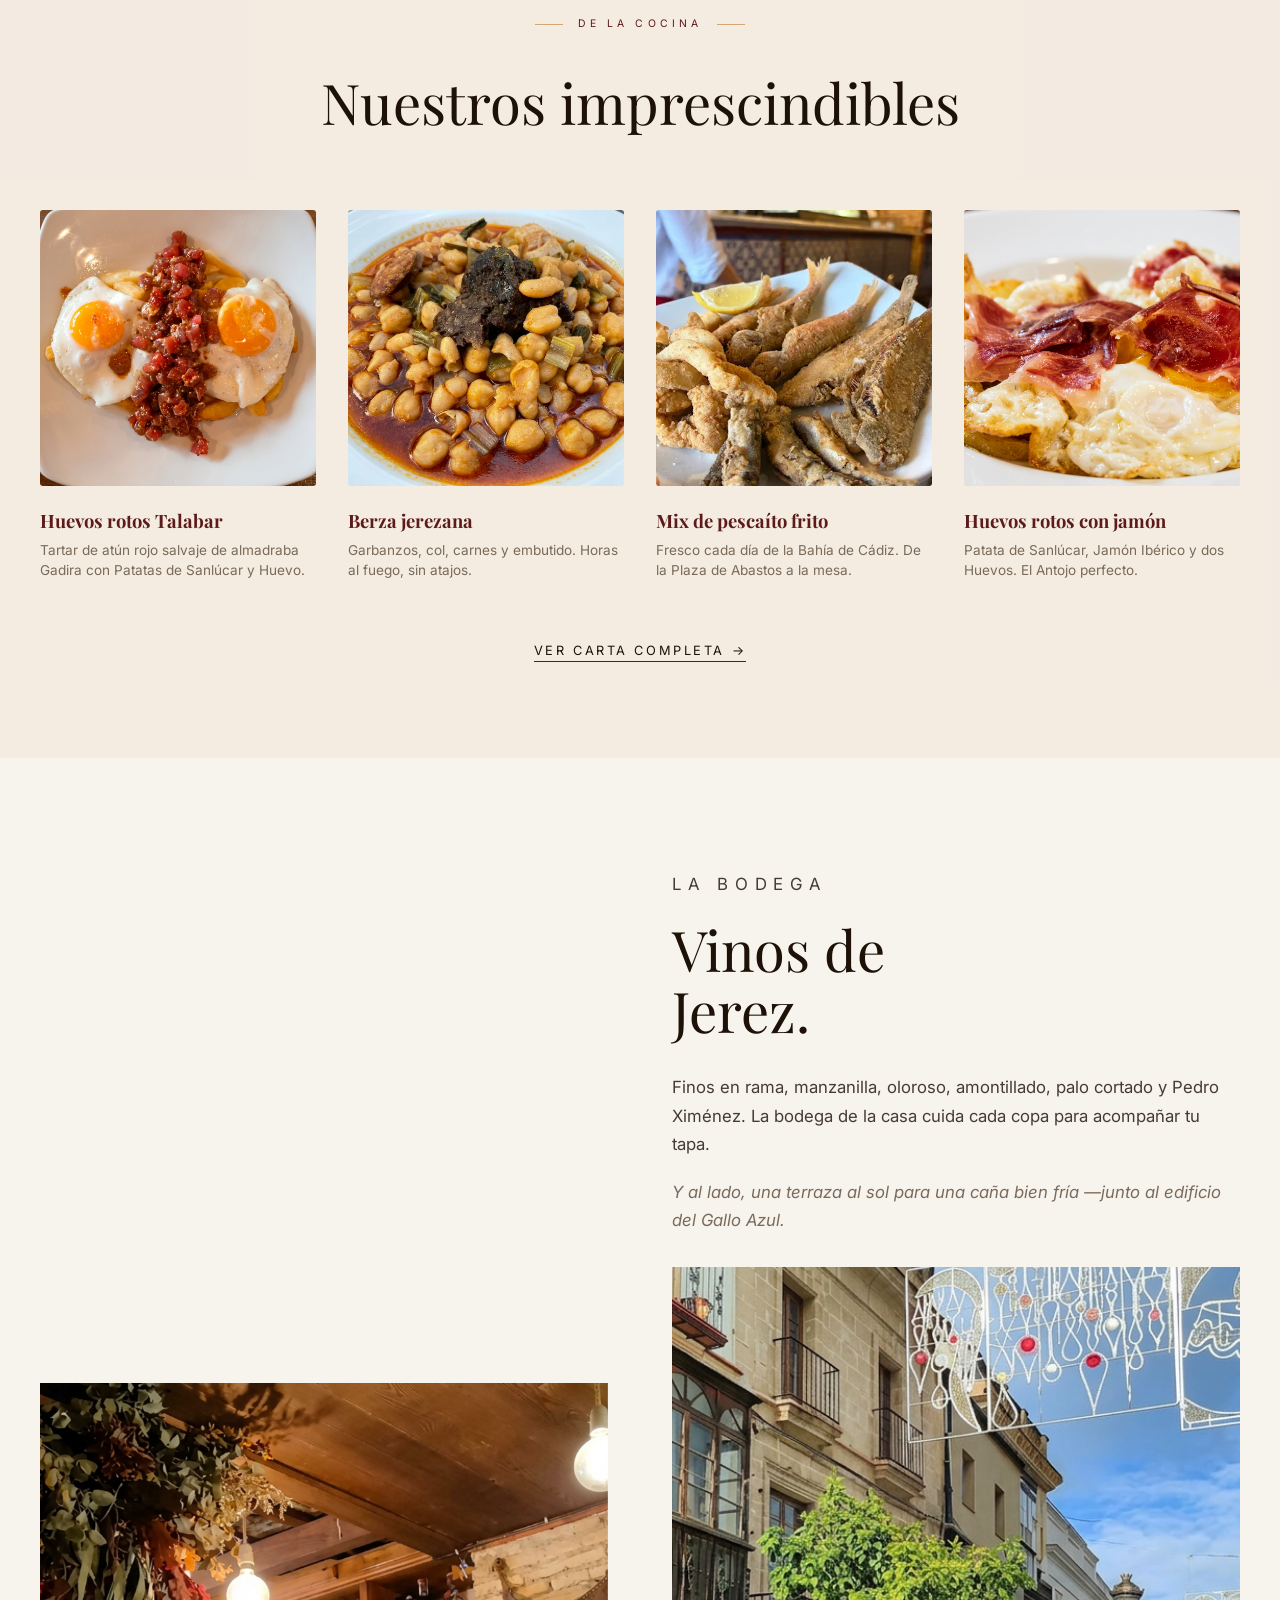
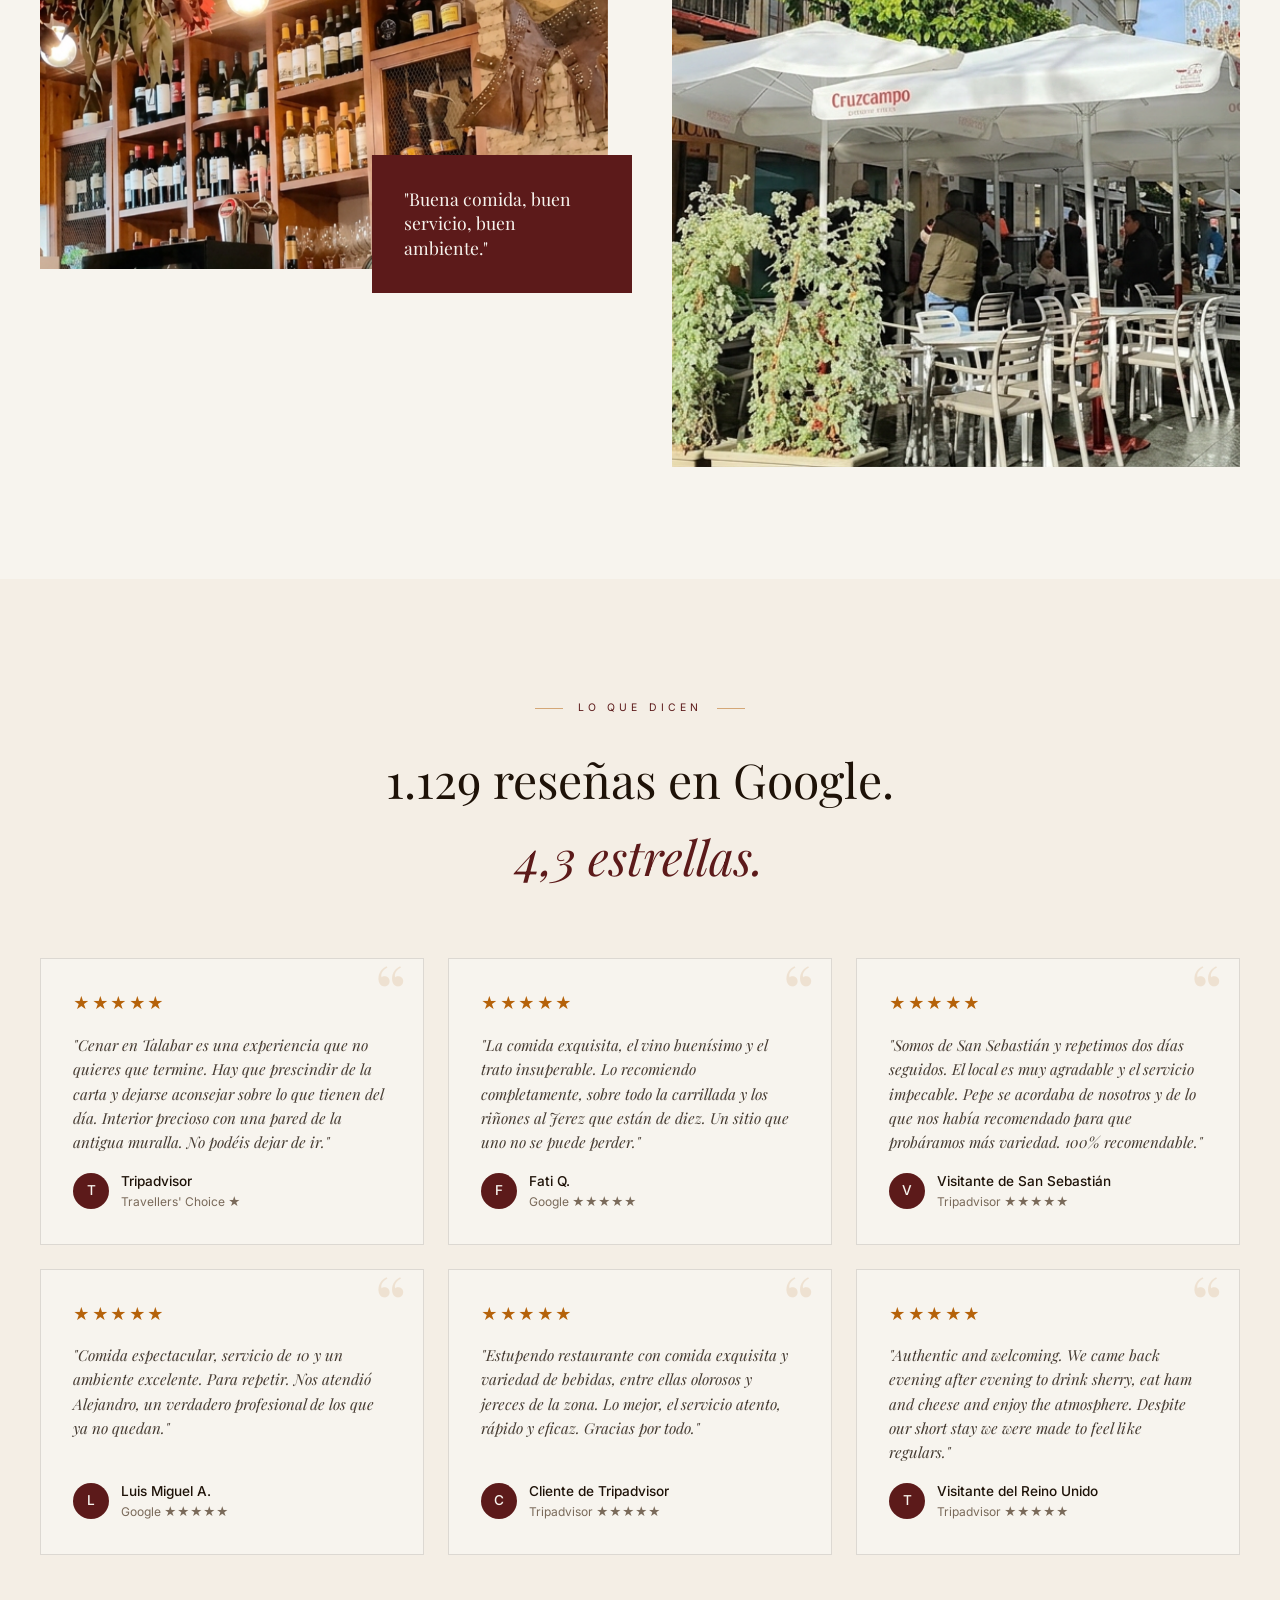
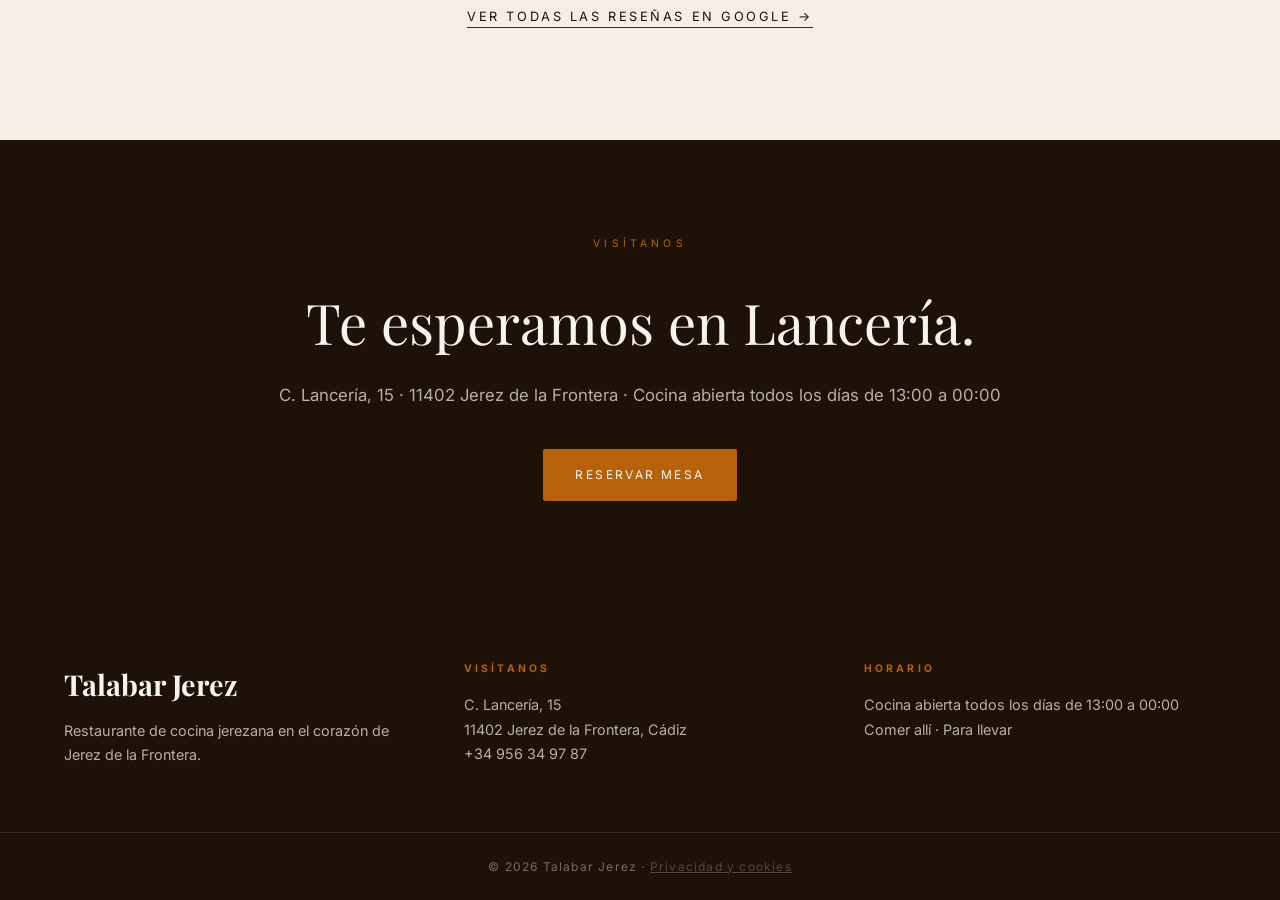
==== commit 6c28e546: "Add files via upload" ====
--- a/index.html
+++ b/index.html
@@ -1,6 +1,16 @@
 <!DOCTYPE html>
 <html lang="es">
 <head>
+  <script>
+  window.dataLayer = window.dataLayer || [];
+  function gtag(){dataLayer.push(arguments);}
+  gtag('consent', 'default', {
+    'ad_storage': 'denied',
+    'ad_user_data': 'denied',
+    'ad_personalization': 'denied',
+    'analytics_storage': 'denied'
+  });
+  </script>
   <!-- Google Tag Manager -->
   <script>(function(w,d,s,l,i){w[l]=w[l]||[];w[l].push({'gtm.start':
   new Date().getTime(),event:'gtm.js'});var f=d.getElementsByTagName(s)[0],
@@ -21,6 +31,7 @@
   <meta name="geo.region" content="ES-CA"><meta name="geo.placename" content="Jerez de la Frontera">
   <meta name="geo.position" content="36.6868;-6.1372"><meta name="ICBM" content="36.6868, -6.1372">
   <link rel="canonical" href="https://www.talabarjerez.com/">
+  <link rel="preload" as="image" href="assets/talabar-interior.webp" fetchpriority="high">
   <meta property="og:title" content="Talabar Jerez — Restaurante en el centro de Jerez de la Frontera">
   <meta property="og:description" content="Cocina jerezana de verdad en C/ Lancería 15. Berza, carrillada al oloroso, pescaíto de la Bahía y vinos de Jerez. Desde 2013. 4,3★ en Google.">
   <meta property="og:type" content="restaurant"><meta property="og:url" content="https://www.talabarjerez.com/">
@@ -99,7 +110,7 @@
 <header class="site-header">
   <div class="header-inner">
     <a href="/" aria-label="Talabar Jerez · Inicio">
-      <img src="assets/logo.png" alt="Talabar · Tapas y vinos" class="logo" width="140" height="40">
+      <img src="assets/logo.png" alt="Talabar · Restaurante en Jerez de la Frontera" class="logo" width="140" height="40">
     </a>
     <nav class="main-nav">
       <a href="/" class="nav-link active">Inicio</a>
@@ -124,7 +135,7 @@
   <!-- HERO con parallax -->
   <section class="hero" id="hero-section">
     <div class="hero-parallax" id="heroParallax">
-      <img src="assets/talabar-interior.webp" alt="Interior de Talabar Jerez con cuadros de tauromaquia y mesas de madera" class="hero-img" width="1600" height="900">
+      <img src="assets/talabar-interior.webp" alt="Interior de Talabar Jerez con cuadros de tauromaquia y mesas de madera" class="hero-img" width="1600" height="900" fetchpriority="high">
     </div>
     <div class="hero-overlay"></div>
     <div class="hero-content">
@@ -327,7 +338,7 @@
   <div class="footer-inner">
     <div>
       <h3>Talabar Jerez</h3>
-      <p>Tapas de producto en el corazón de Jerez de la Frontera.</p>
+      <p>Restaurante de cocina jerezana en el corazón de Jerez de la Frontera.</p>
     </div>
     <div>
       <h4>Visítanos</h4>
@@ -535,14 +546,17 @@
     <a href="/privacidad.html" style="color:#b5620a;text-decoration:underline;margin-left:0.3rem">Más información</a>
   </p>
   <div style="display:flex;gap:0.75rem;flex-shrink:0">
-    <button onclick="cerrarCookies()" style="background:transparent;border:1px solid rgba(247,244,238,0.3);color:rgba(247,244,238,0.7);padding:0.55rem 1.2rem;font-size:0.72rem;letter-spacing:0.12em;text-transform:uppercase;cursor:pointer;border-radius:2px;font-family:'Inter',sans-serif;">Rechazar</button>
-    <button onclick="cerrarCookies()" style="background:#b5620a;border:none;color:#f5f0e8;padding:0.55rem 1.2rem;font-size:0.72rem;letter-spacing:0.12em;text-transform:uppercase;cursor:pointer;border-radius:2px;font-family:'Inter',sans-serif;">Aceptar</button>
+    <button onclick="cerrarCookies(false)" style="background:transparent;border:1px solid rgba(247,244,238,0.3);color:rgba(247,244,238,0.7);padding:0.55rem 1.2rem;font-size:0.72rem;letter-spacing:0.12em;text-transform:uppercase;cursor:pointer;border-radius:2px;font-family:'Inter',sans-serif;">Rechazar</button>
+    <button onclick="cerrarCookies(true)" style="background:#b5620a;border:none;color:#f5f0e8;padding:0.55rem 1.2rem;font-size:0.72rem;letter-spacing:0.12em;text-transform:uppercase;cursor:pointer;border-radius:2px;font-family:'Inter',sans-serif;">Aceptar</button>
   </div>
 </div>
 <script>
 (function() {
   try {
     var consent = localStorage.getItem('talabar_cookie_consent');
+    if (consent === 'granted' || consent === 'done') {
+      gtag('consent', 'update', { 'analytics_storage': 'granted' });
+    }
     if (!consent) {
       setTimeout(function() {
         var b = document.getElementById('cookie-banner');
@@ -550,8 +564,9 @@
       }, 1000);
     }
   } catch(e) {}
-  window.cerrarCookies = function() {
-    try { localStorage.setItem('talabar_cookie_consent', 'done'); } catch(e) {}
+  window.cerrarCookies = function(aceptado) {
+    try { localStorage.setItem('talabar_cookie_consent', aceptado ? 'granted' : 'denied'); } catch(e) {}
+    gtag('consent', 'update', { 'analytics_storage': aceptado ? 'granted' : 'denied' });
     var b = document.getElementById('cookie-banner');
     if (b) b.style.display = 'none';
   };
--- a/style.css
+++ b/style.css
@@ -1,7 +1,6 @@
 /* ===== RESET & BASE ===== */
 *, *::before, *::after { box-sizing: border-box; margin: 0; padding: 0; }
 html { scroll-behavior: smooth; }
-body { overflow-x: hidden; }
 body {
   overflow-x: hidden;
   font-family: 'Inter', sans-serif;
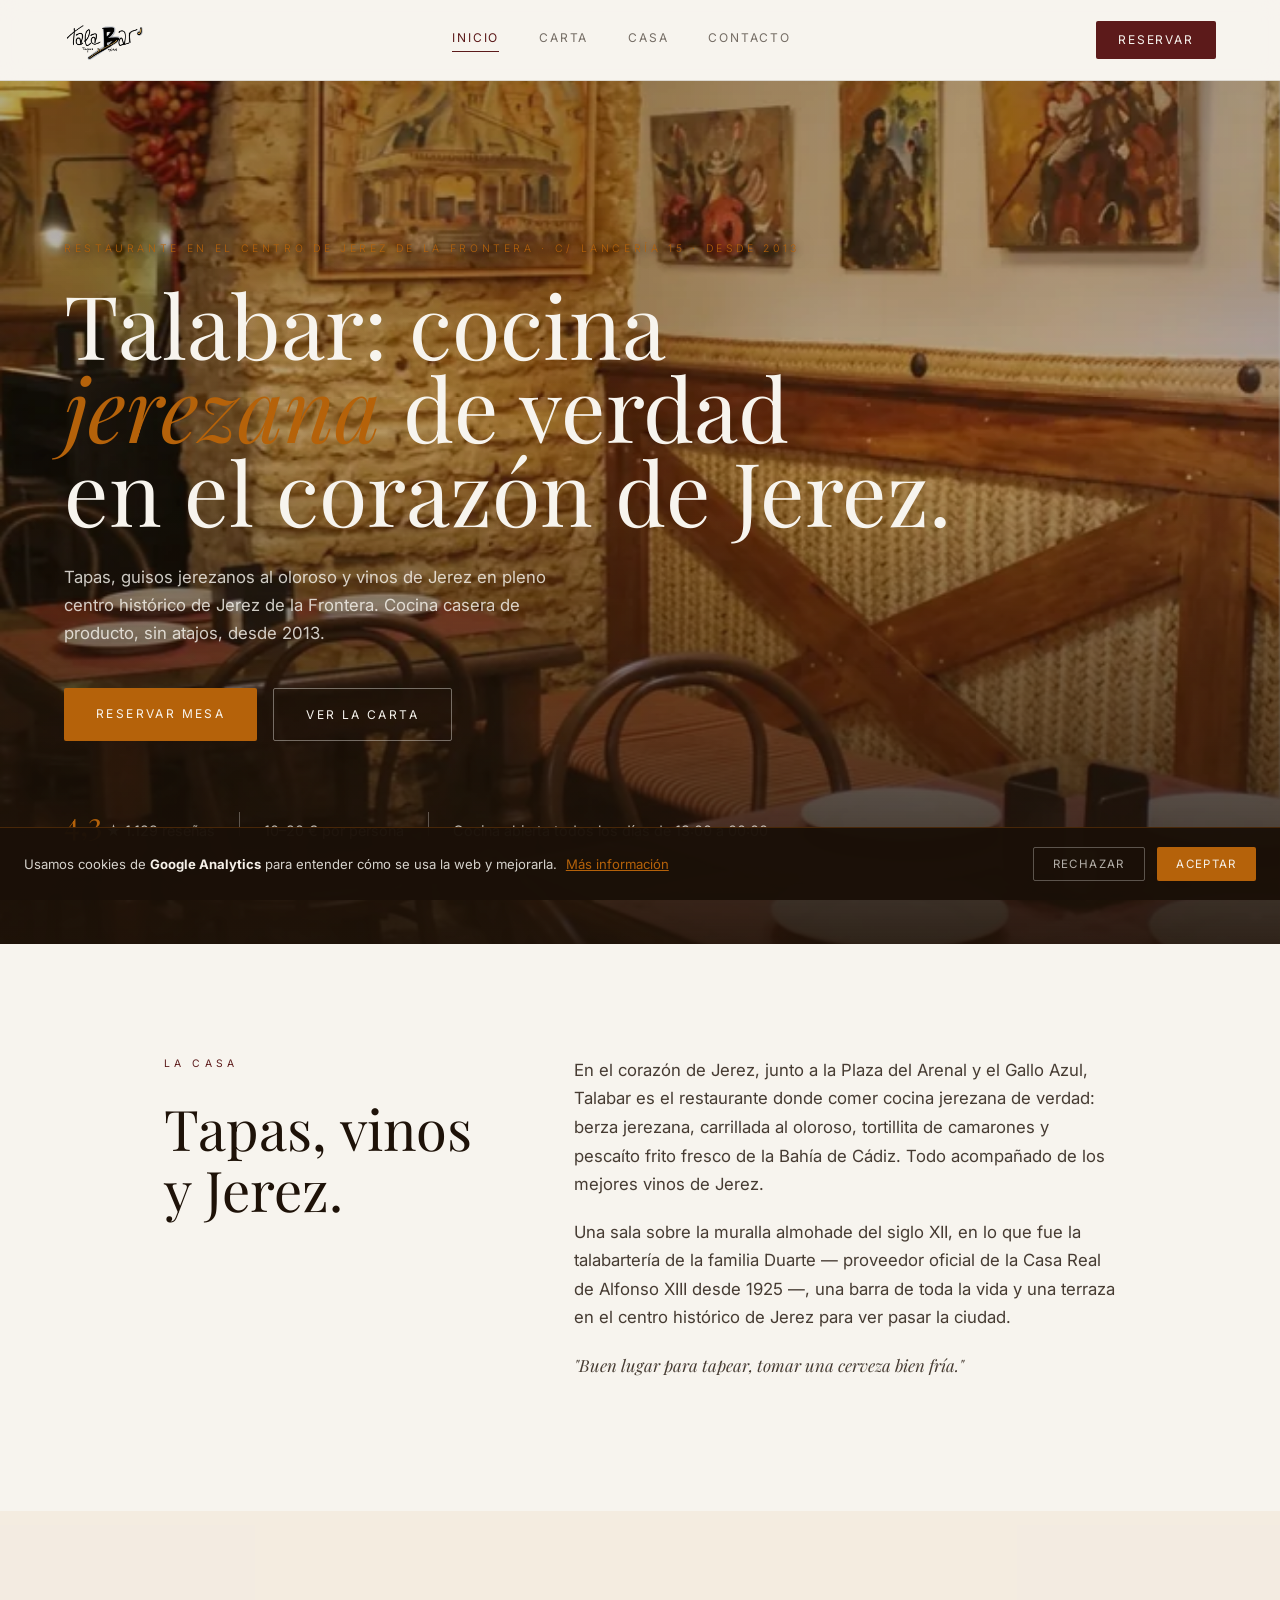
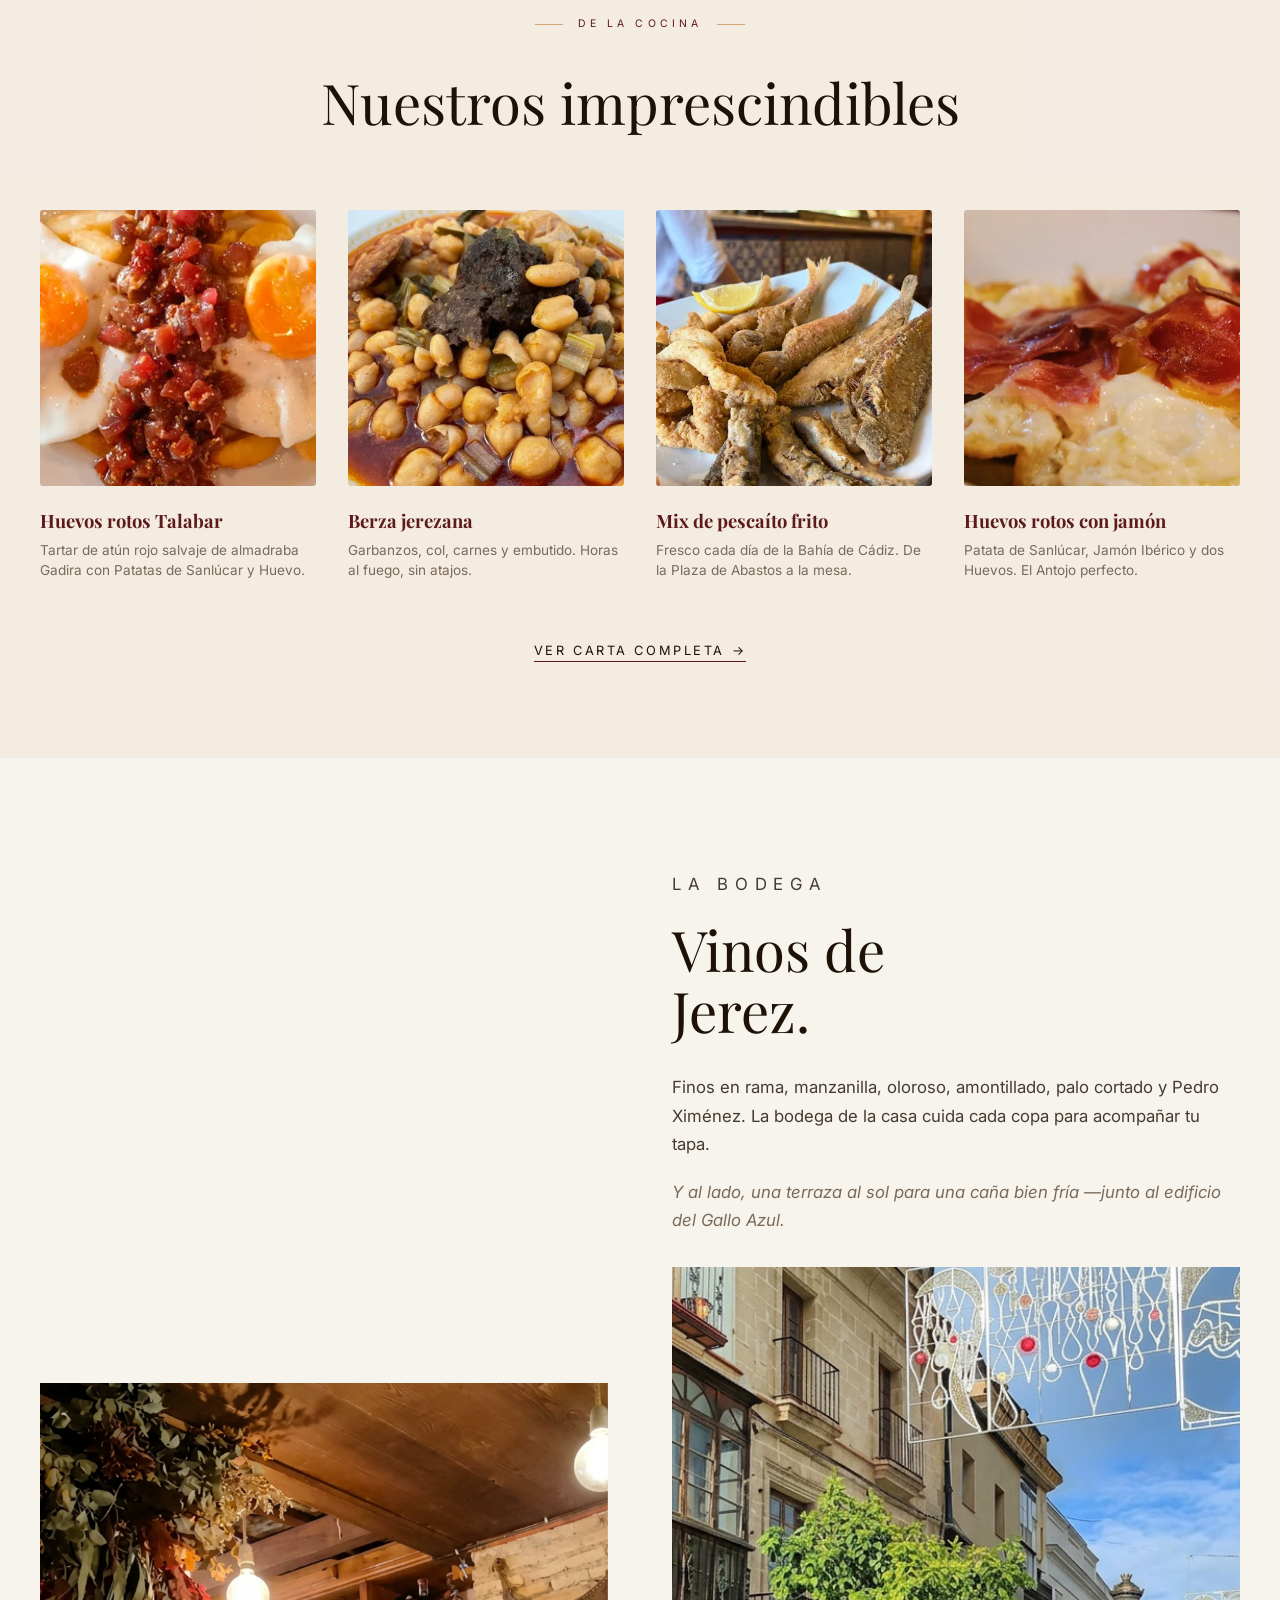
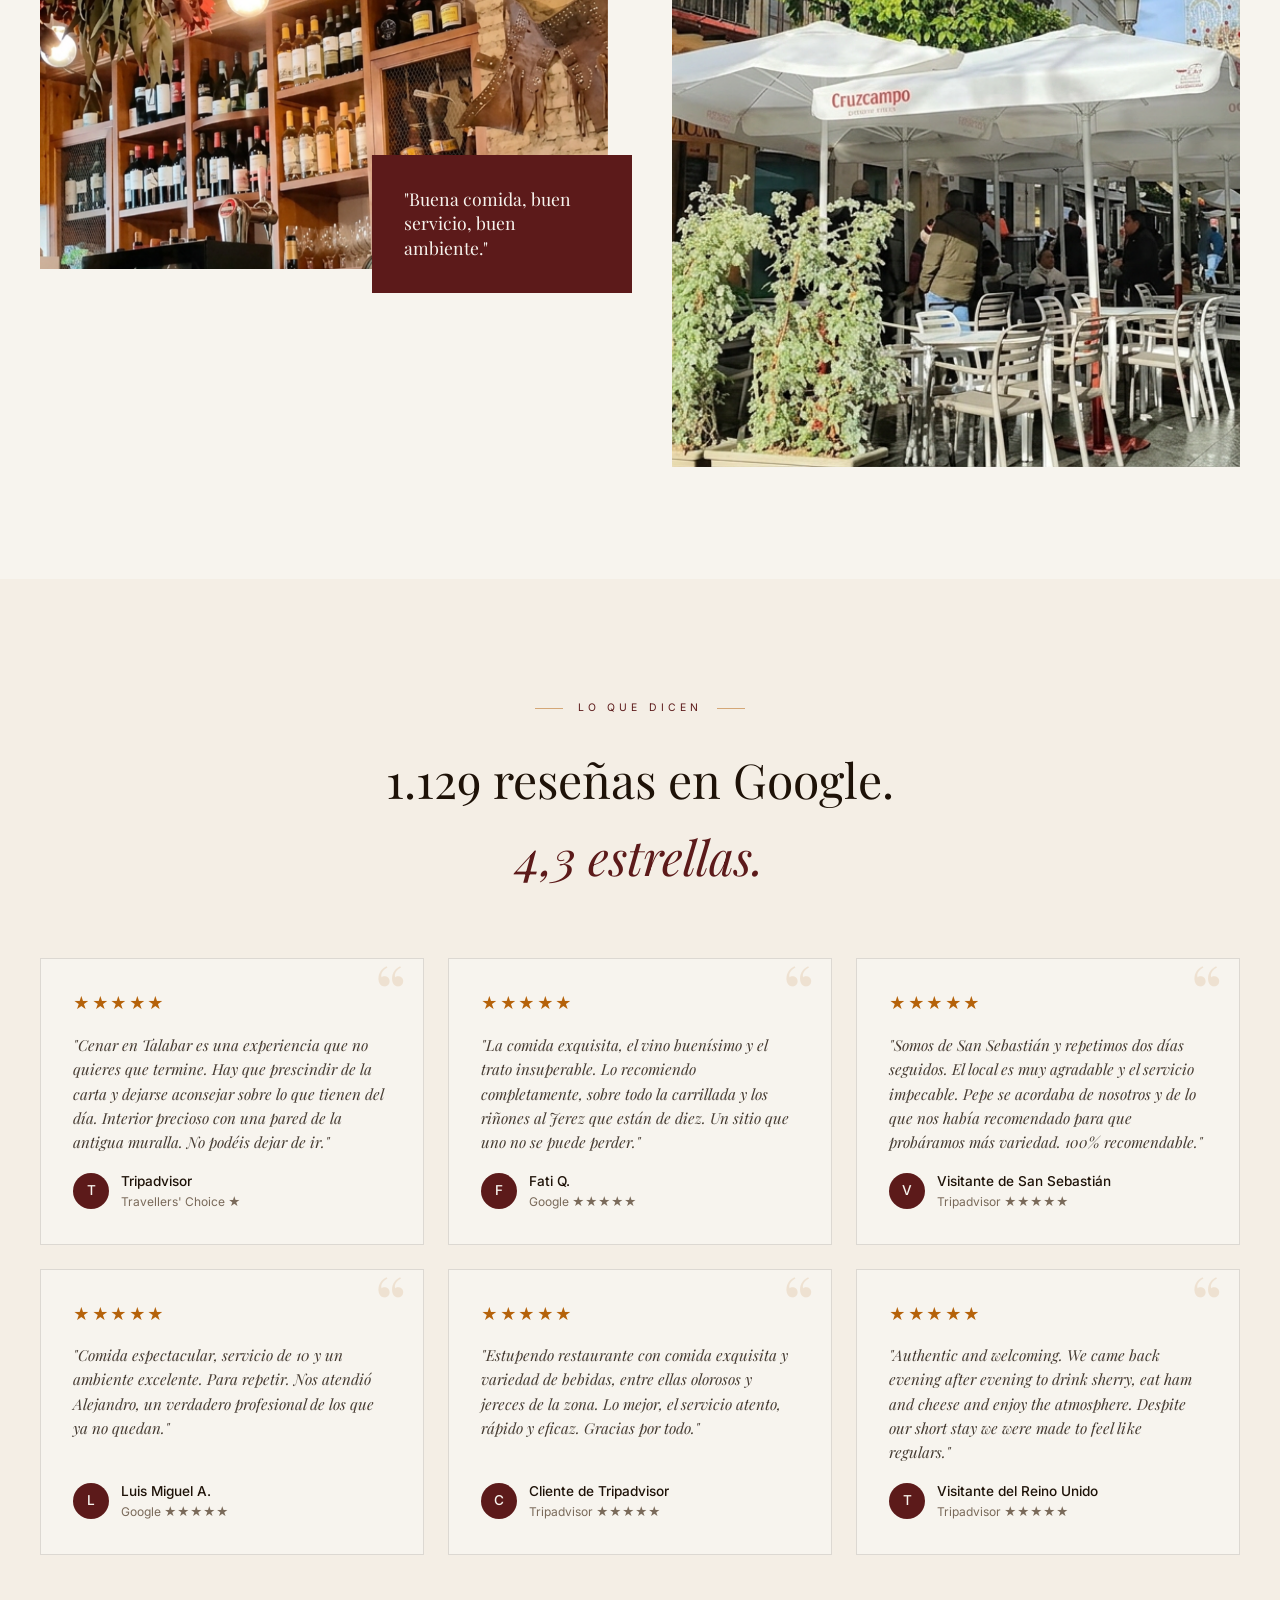
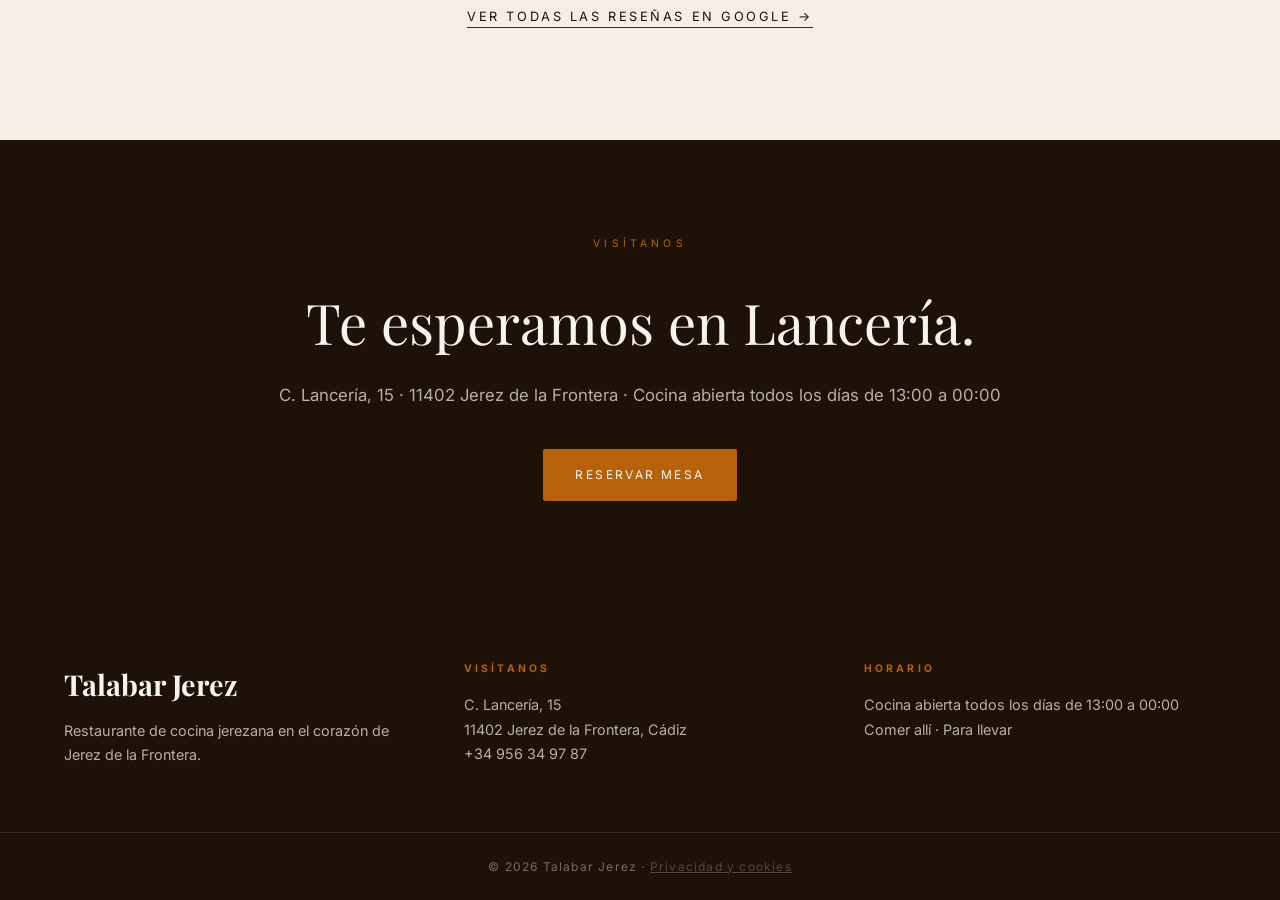
==== commit 3a194c17: "Add files via upload" ====
--- a/index.html
+++ b/index.html
@@ -97,7 +97,11 @@
       }
     ]
   }</script>
-  <link rel="preconnect" href="https://fonts.googleapis.com"><link rel="preconnect" href="https://fonts.gstatic.com" crossorigin><link href="https://fonts.googleapis.com/css2?family=Playfair+Display:ital,wght@0,400;0,600;1,400&family=Inter:wght@300;400;500&display=swap" rel="stylesheet"><link rel="stylesheet" href="style.css">
+  <link rel="preconnect" href="https://fonts.googleapis.com">
+  <link rel="preconnect" href="https://fonts.gstatic.com" crossorigin>
+  <link rel="preload" as="style" href="https://fonts.googleapis.com/css2?family=Playfair+Display:ital,wght@0,400;0,600;1,400&family=Inter:wght@300;400;500&display=swap" onload="this.onload=null;this.rel='stylesheet'">
+  <noscript><link rel="stylesheet" href="https://fonts.googleapis.com/css2?family=Playfair+Display:ital,wght@0,400;0,600;1,400&family=Inter:wght@300;400;500&display=swap"></noscript>
+  <link rel="stylesheet" href="style.css">
 
 </head>
 <body>
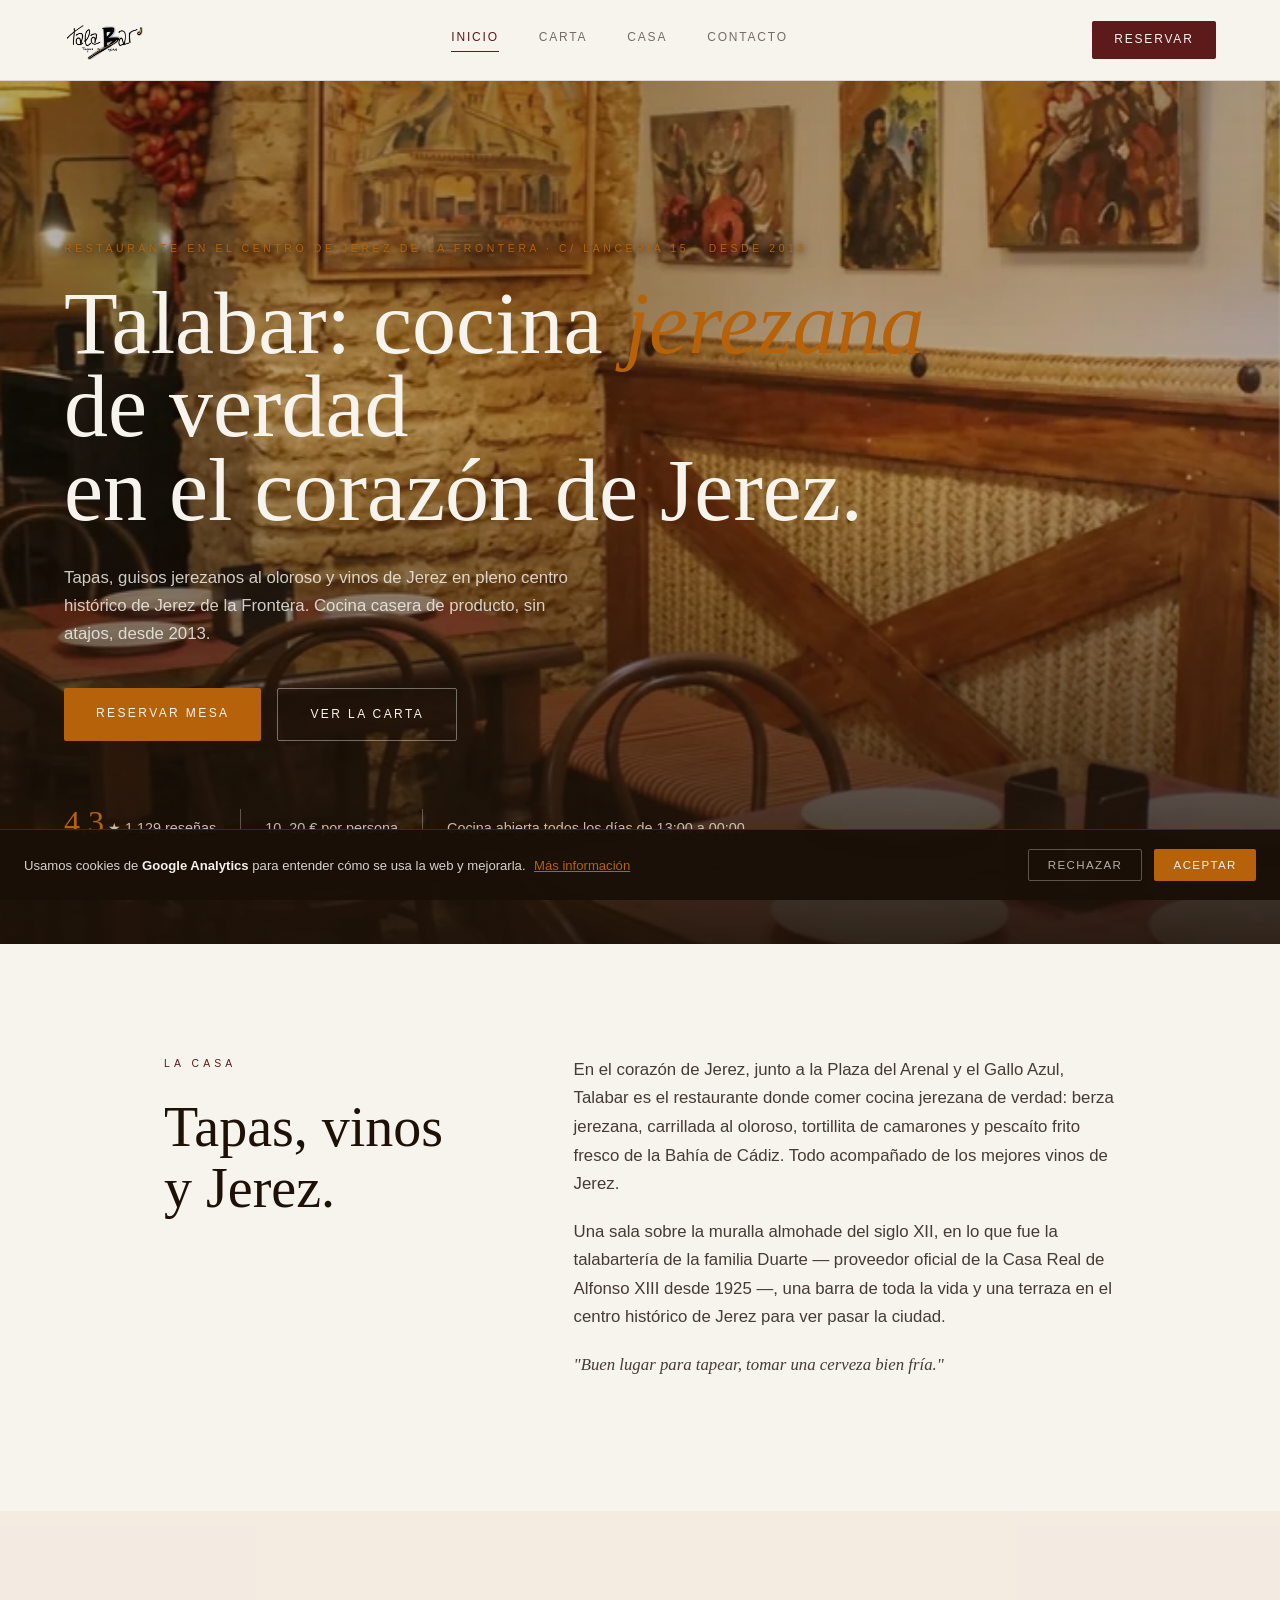
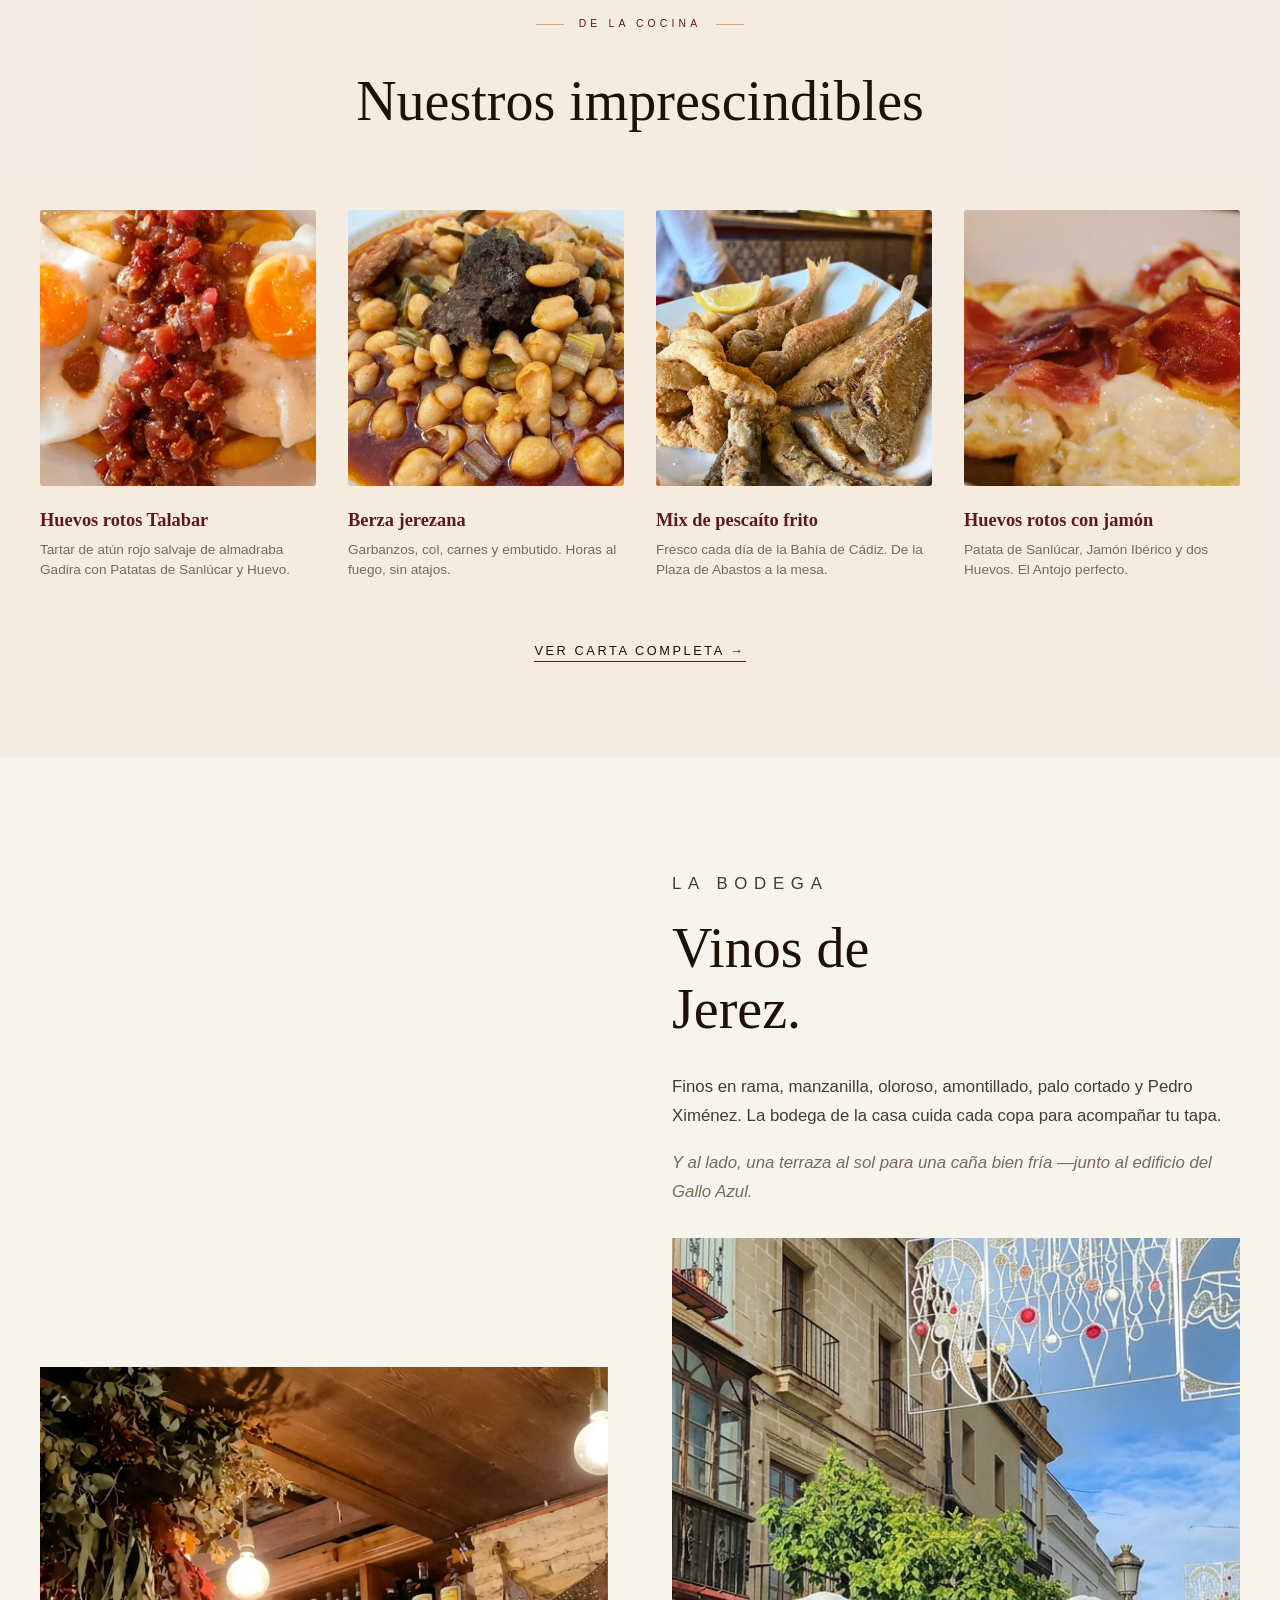
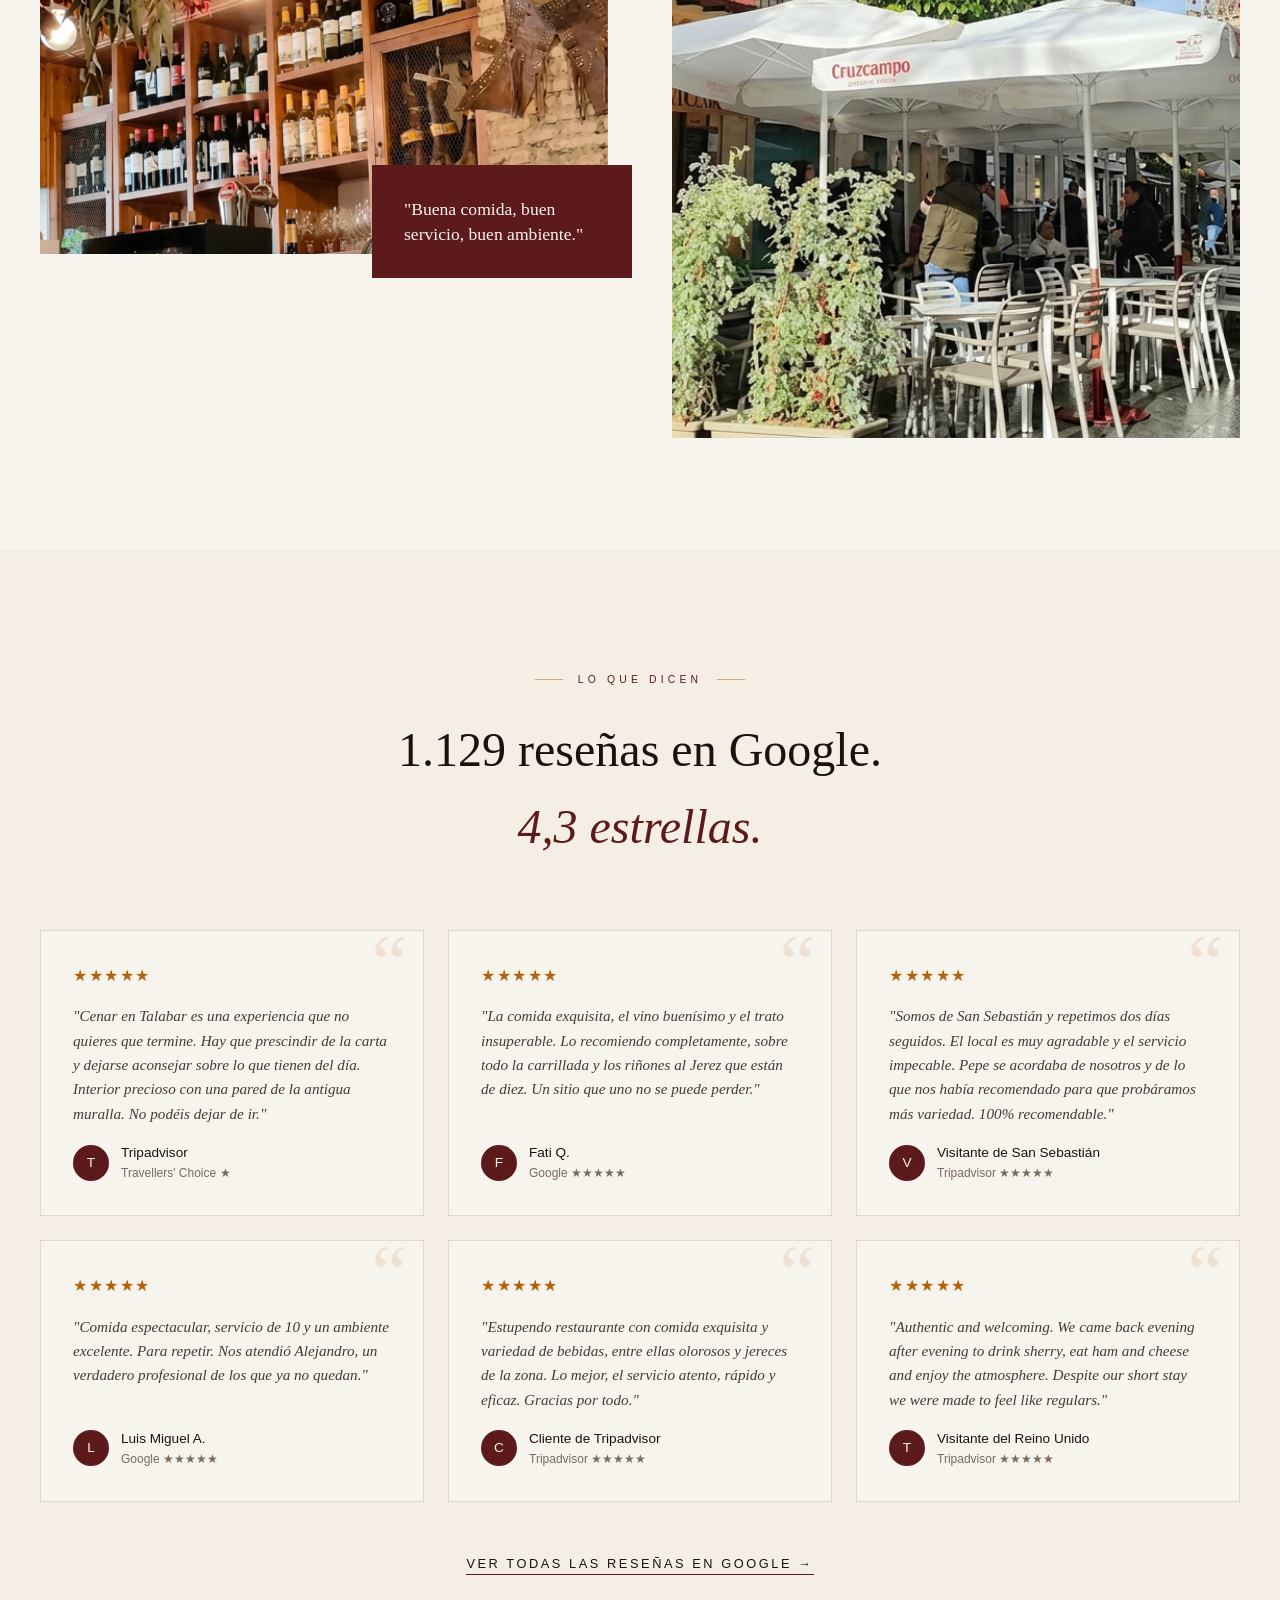
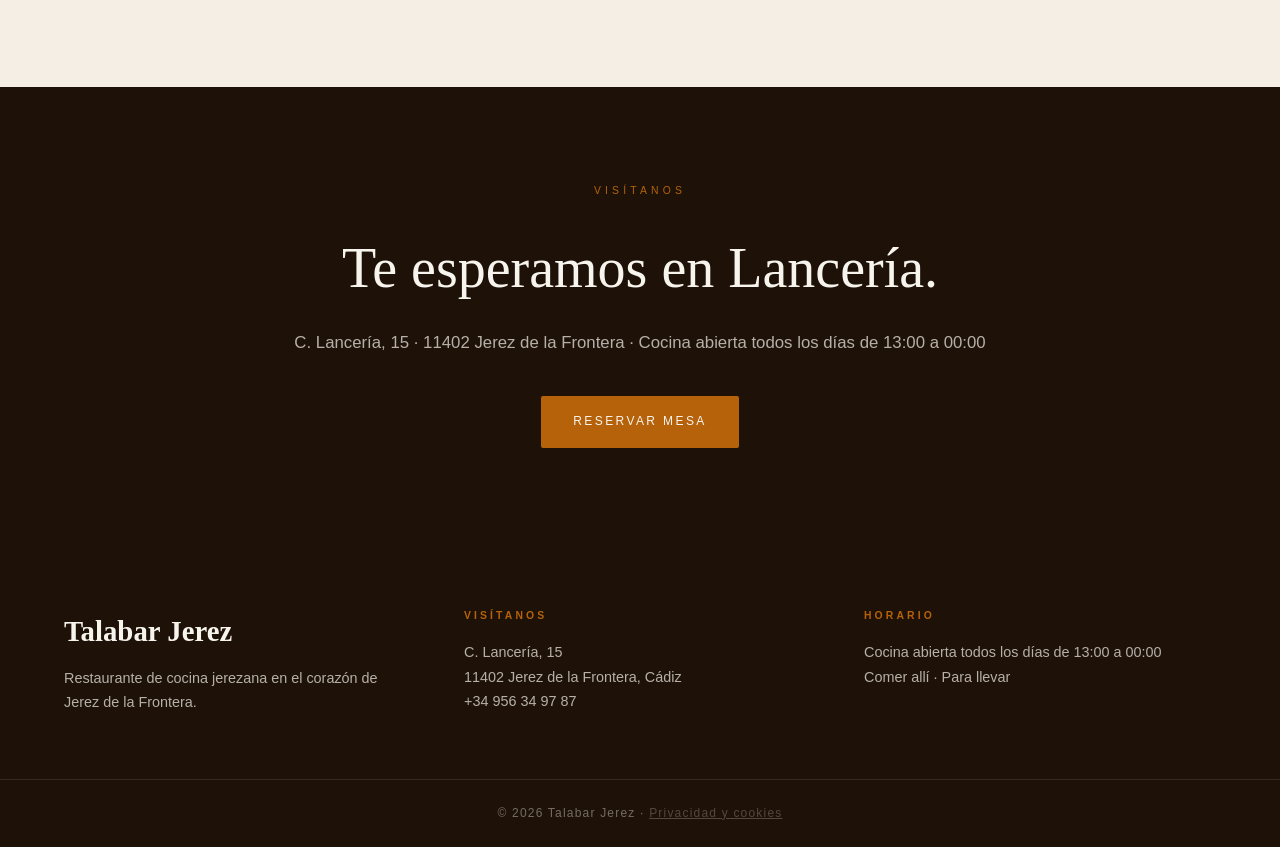
==== commit 9d5cc2b2: "Add files via upload" ====
--- a/index.html
+++ b/index.html
@@ -97,10 +97,6 @@
       }
     ]
   }</script>
-  <link rel="preconnect" href="https://fonts.googleapis.com">
-  <link rel="preconnect" href="https://fonts.gstatic.com" crossorigin>
-  <link rel="preload" as="style" href="https://fonts.googleapis.com/css2?family=Playfair+Display:ital,wght@0,400;0,600;1,400&family=Inter:wght@300;400;500&display=swap" onload="this.onload=null;this.rel='stylesheet'">
-  <noscript><link rel="stylesheet" href="https://fonts.googleapis.com/css2?family=Playfair+Display:ital,wght@0,400;0,600;1,400&family=Inter:wght@300;400;500&display=swap"></noscript>
   <link rel="stylesheet" href="style.css">
 
 </head>
